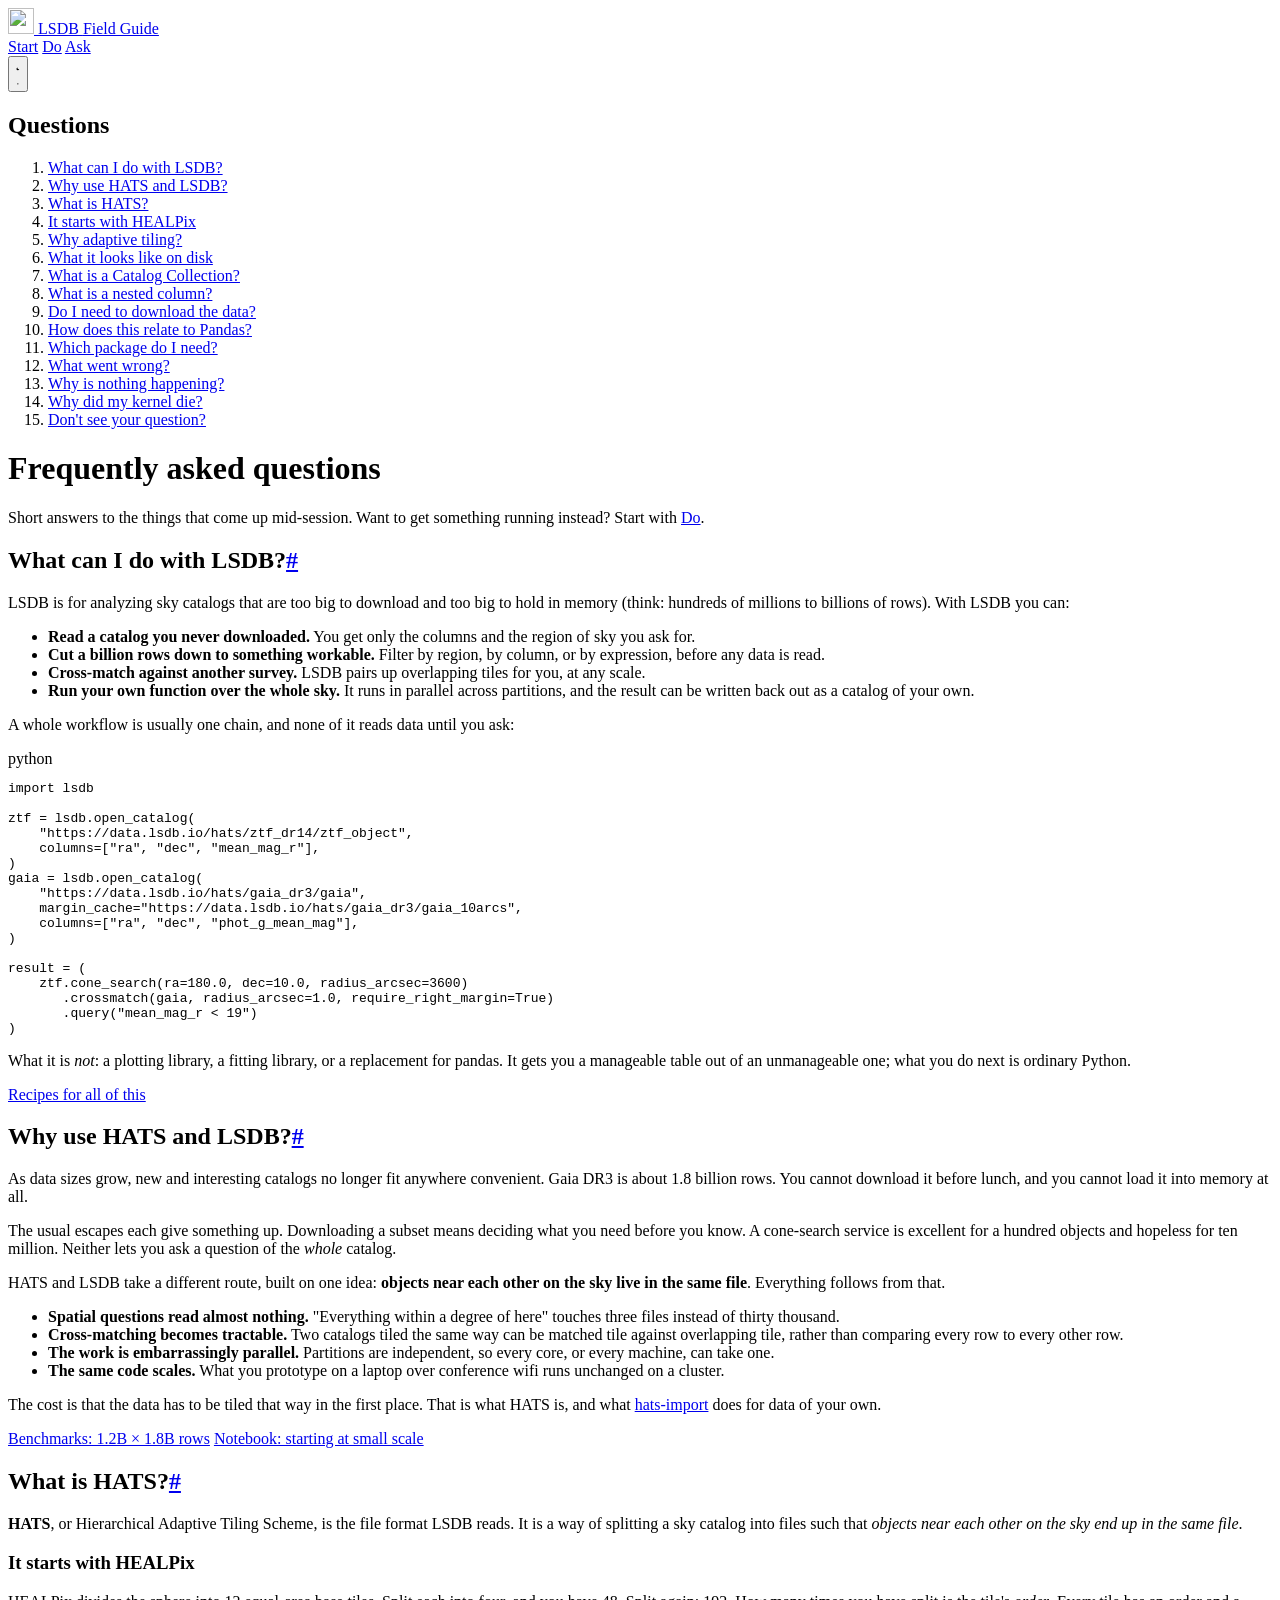
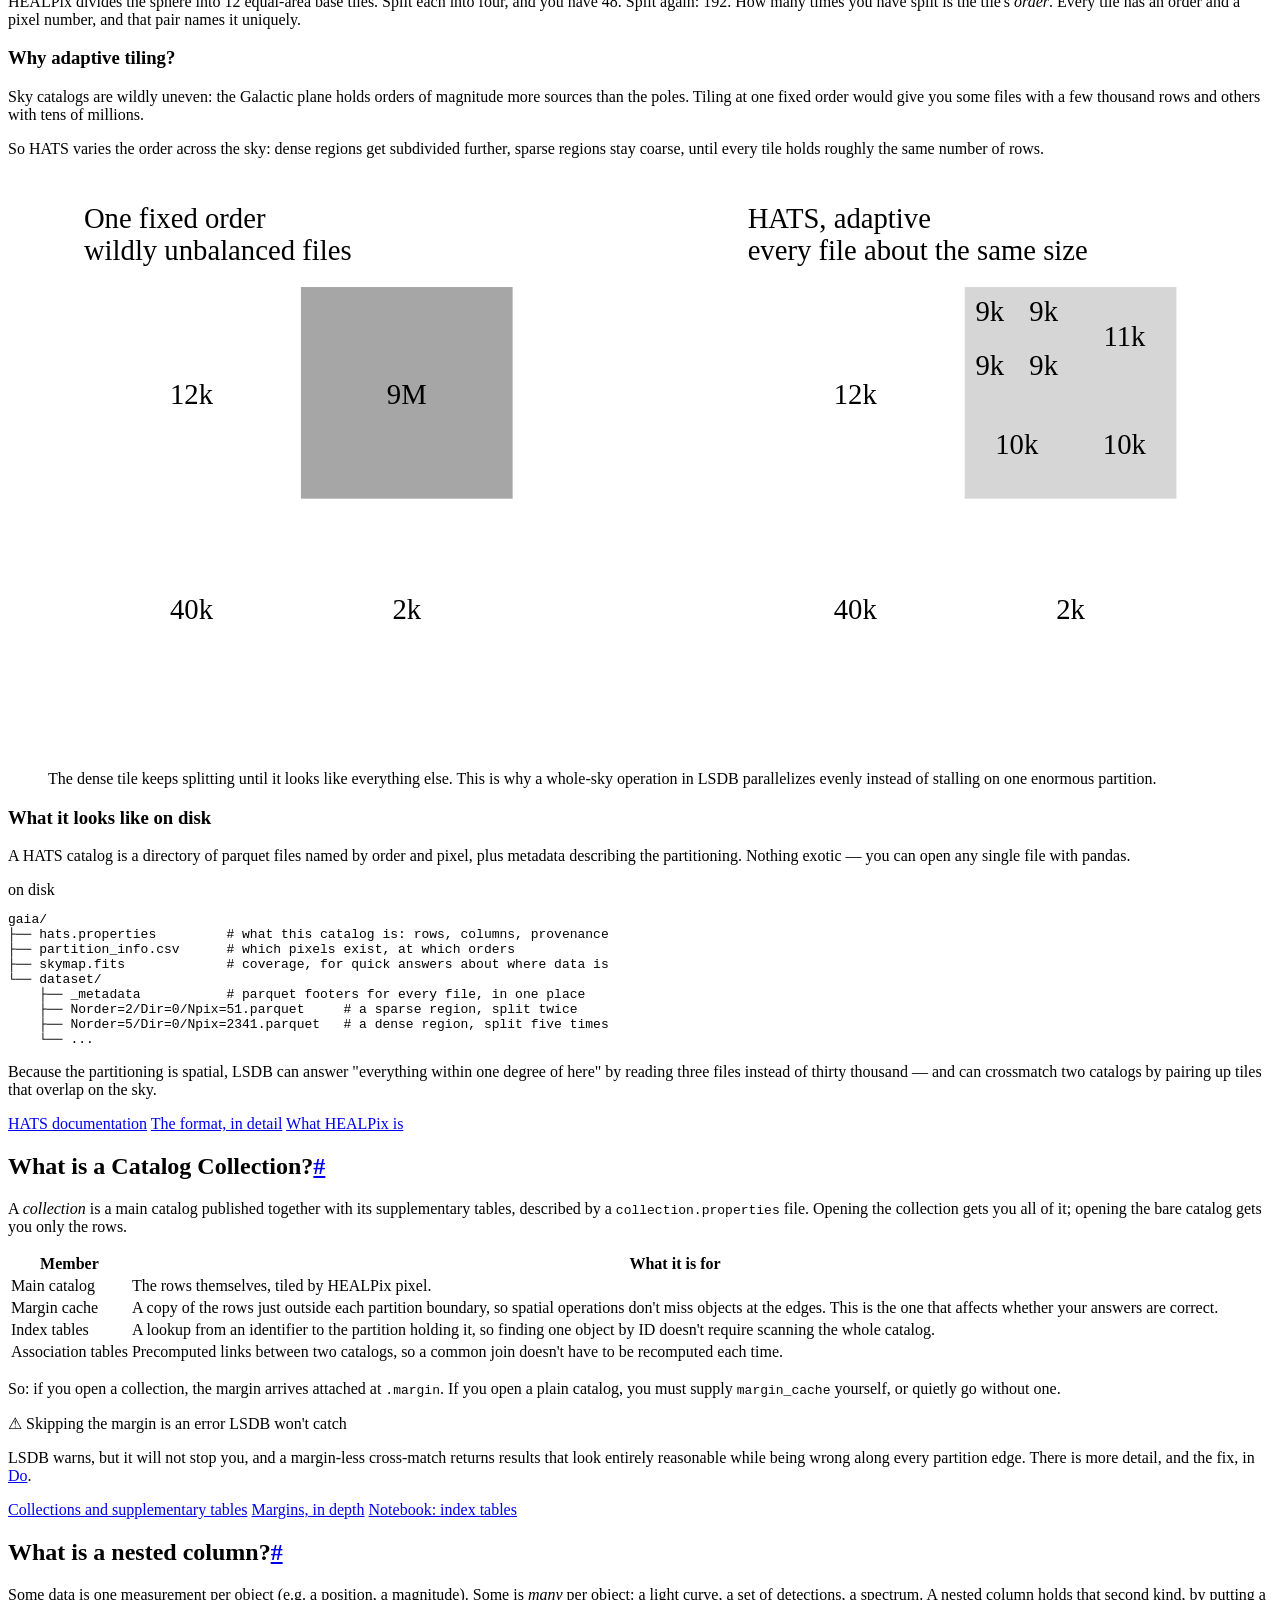
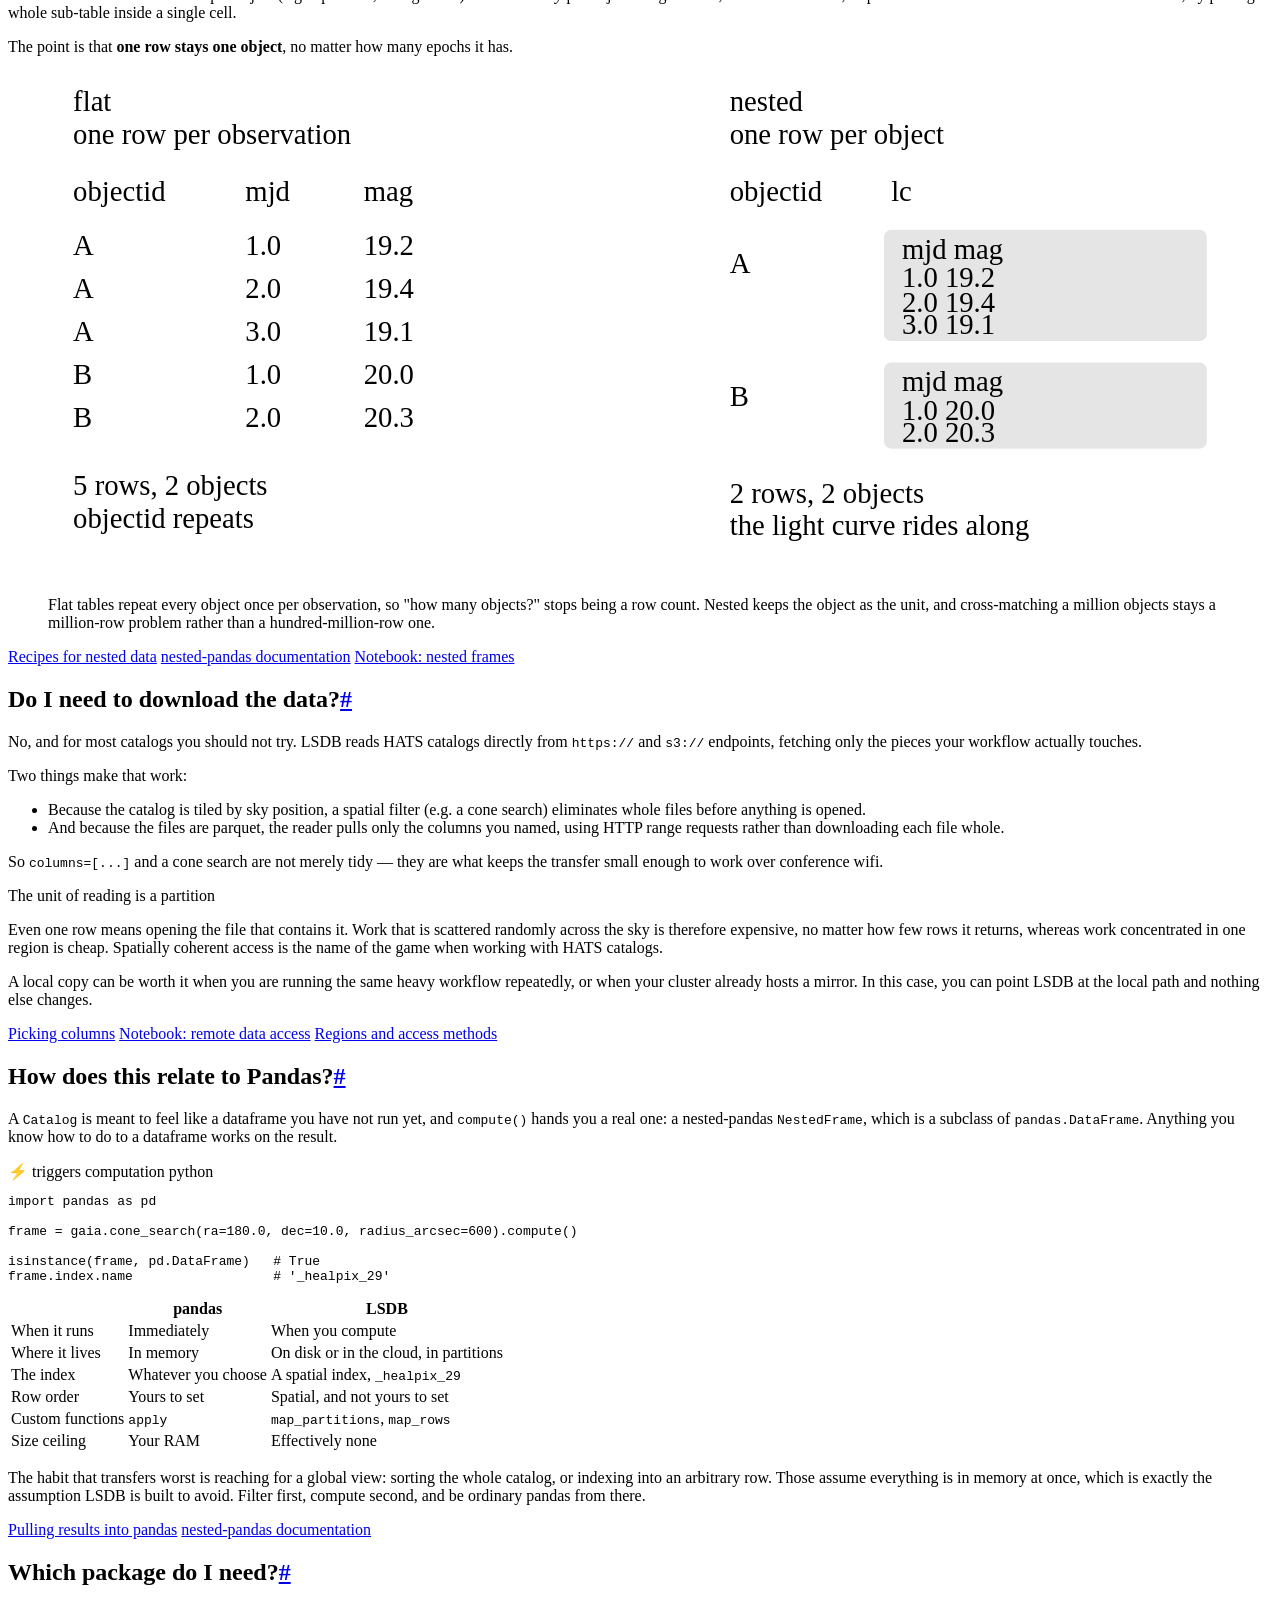
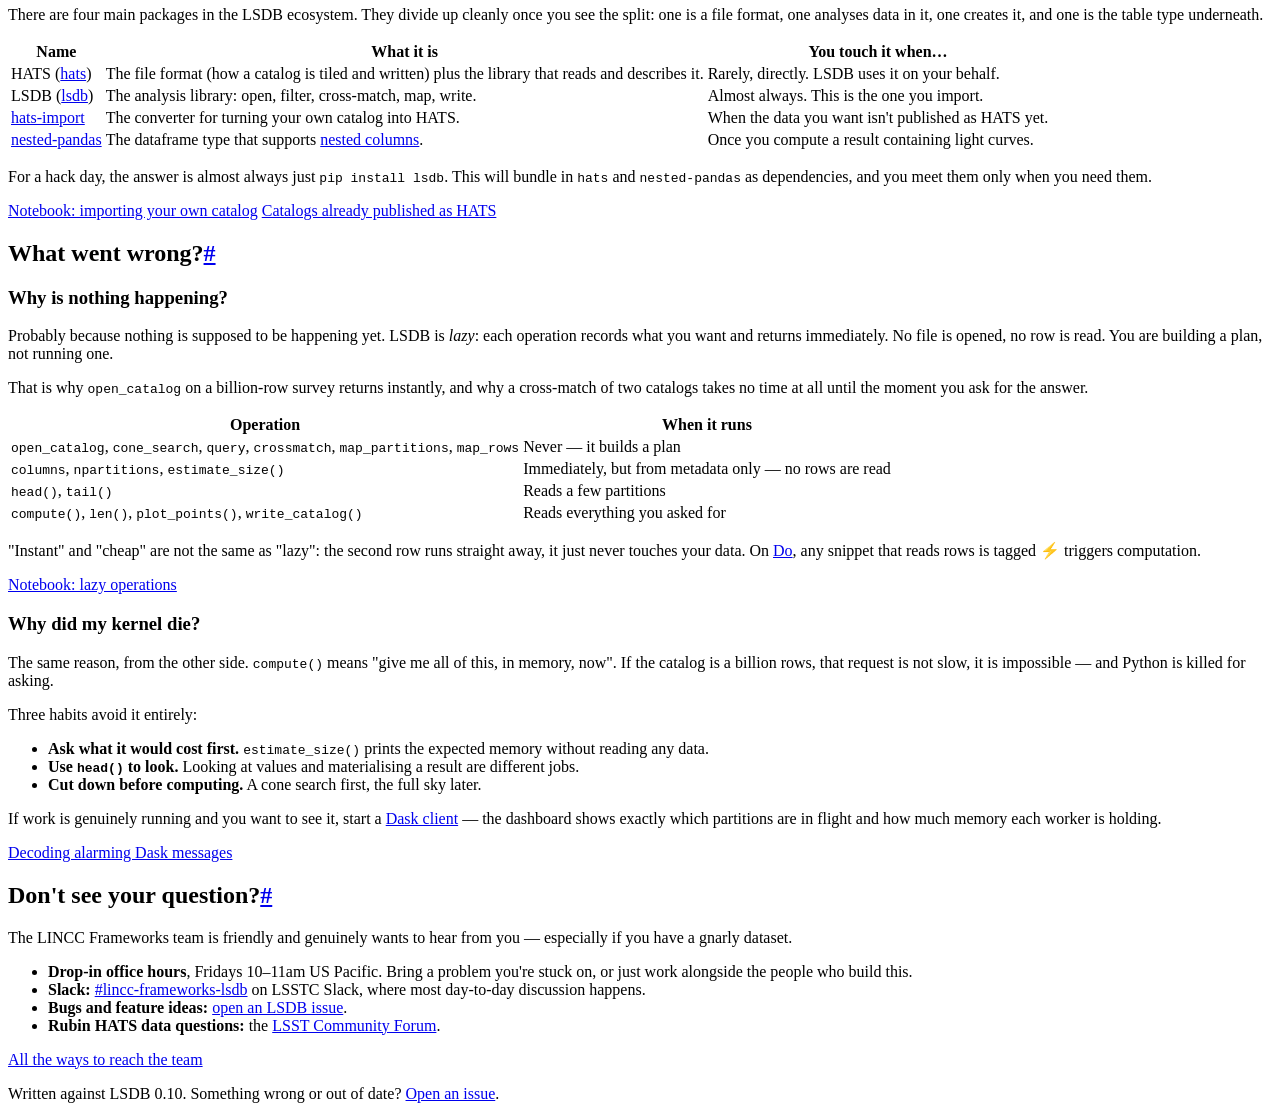
==== ask.html @ d34747a9 "Rename the small-scale notebook link; split the troubleshooting links The notebook is titled 'Small-" ====
<!doctype html>
<html lang="en">
<head>
<meta charset="utf-8">
<meta name="viewport" content="width=device-width, initial-scale=1">
<title>Ask — LSDB Field Guide</title>
<meta name="description" content="Short answers to the foundational questions people ask about HATS and LSDB.">
<link rel="icon" href="assets/img/favicon-32.png" sizes="32x32">
<link rel="apple-touch-icon" href="assets/img/apple-touch-icon.png">
<link rel="stylesheet" href="assets/style.css">
<script>
  // Applied before first paint so an explicit theme choice never flashes.
  try { var t = localStorage.getItem("theme"); if (t) document.documentElement.dataset.theme = t; } catch (e) {}
</script>
</head>
<body>

<header class="topbar">
  <a class="topbar__brand" href="index.html">
    <img src="assets/img/lsdb-logo.webp" alt="" width="26" height="26">
    LSDB <span>Field Guide</span>
  </a>
  <nav class="topbar__nav">
    <a href="index.html">Start</a>
    <a href="do.html">Do</a>
    <a href="ask.html" aria-current="page">Ask</a>
  </nav>
  <div class="topbar__actions">
    <button class="themetoggle" type="button" aria-label="Switch between light and dark" title="Switch between light and dark">
      <svg class="moon" viewBox="0 0 24 24" aria-hidden="true"><path d="M21 12.8A9 9 0 1 1 11.2 3a7 7 0 0 0 9.8 9.8z"/></svg>
      <svg class="sun" viewBox="0 0 24 24" aria-hidden="true"><circle cx="12" cy="12" r="4.2"/><path d="M12 2v2M12 20v2M2 12h2M20 12h2M4.9 4.9l1.4 1.4M17.7 17.7l1.4 1.4M19.1 4.9l-1.4 1.4M6.3 17.7l-1.4 1.4"/></svg>
    </button>
  </div>
</header>

<div class="shell">

  <nav class="sidebar" aria-label="On this page">
    <h2>Questions</h2>
    <ol>
      <li><a href="#what-can-i-do">What can I do with LSDB?</a></li>
      <li><a href="#why-hats">Why use HATS and LSDB?</a></li>
      <li><a href="#what-is-hats">What is HATS?</a></li>
      <li class="is-sub"><a href="#hats-healpix">It starts with HEALPix</a></li>
      <li class="is-sub"><a href="#hats-adaptive">Why adaptive tiling?</a></li>
      <li class="is-sub"><a href="#hats-on-disk">What it looks like on disk</a></li>
      <li><a href="#what-is-a-collection">What is a Catalog Collection?</a></li>
      <li><a href="#what-is-nested">What is a nested column?</a></li>
      <li><a href="#download">Do I need to download the data?</a></li>
      <li><a href="#pandas">How does this relate to Pandas?</a></li>
      <li><a href="#ecosystem">Which package do I need?</a></li>
      <li><a href="#what-went-wrong">What went wrong?</a></li>
      <li class="is-sub"><a href="#nothing-happening">Why is nothing happening?</a></li>
      <li class="is-sub"><a href="#nothing-kernel">Why did my kernel die?</a></li>
      <li><a href="#more-help">Don't see your question?</a></li>
    </ol>
  </nav>

  <main class="content">

    <div class="pagehead">
      <h1>Frequently asked questions</h1>
      <p>Short answers to the things that come up mid-session. Want to get something running
         instead? Start with <a href="do.html">Do</a>.</p>
    </div>

    <section class="section" id="what-can-i-do">
      <h2>What can I do with LSDB?<a class="anchor" href="#what-can-i-do">#</a></h2>

      <p>LSDB is for analyzing sky catalogs that are too big to download and too big to hold in
         memory (think: hundreds of millions to billions of rows). With LSDB you can:</p>

      <ul>
        <li><strong>Read a catalog you never downloaded.</strong> You get only the columns and the
            region of sky you ask for.</li>
        <li><strong>Cut a billion rows down to something workable.</strong> Filter by region, by
            column, or by expression, before any data is read.</li>
        <li><strong>Cross-match against another survey.</strong> LSDB pairs up overlapping tiles
            for you, at any scale.</li>
        <li><strong>Run your own function over the whole sky.</strong> It runs in parallel across
            partitions, and the result can be written back out as a catalog of your own.</li>
      </ul>

      <p>A whole workflow is usually one chain, and none of it reads data until you ask:</p>

      <div class="snippet" data-setup="none" data-verify="run">
        <div class="snippet__bar">
          <span class="snippet__label">python</span>
        </div>
        <pre><code>import lsdb

ztf = lsdb.open_catalog(
    "https://data.lsdb.io/hats/ztf_dr14/ztf_object",
    columns=["ra", "dec", "mean_mag_r"],
)
gaia = lsdb.open_catalog(
    "https://data.lsdb.io/hats/gaia_dr3/gaia",
    margin_cache="https://data.lsdb.io/hats/gaia_dr3/gaia_10arcs",
    columns=["ra", "dec", "phot_g_mean_mag"],
)

result = (
    ztf.cone_search(ra=180.0, dec=10.0, radius_arcsec=3600)
       .crossmatch(gaia, radius_arcsec=1.0, require_right_margin=True)
       .query("mean_mag_r &lt; 19")
)</code></pre>
      </div>

      <p>What it is <em>not</em>: a plotting library, a fitting library, or a replacement for
         pandas. It gets you a manageable table out of an unmanageable one; what you do next is
         ordinary Python.</p>

      <div class="links">
        <a href="do.html">Recipes for all of this</a>
      </div>
    </section>

    <section class="section" id="why-hats">
      <h2>Why use HATS and LSDB?<a class="anchor" href="#why-hats">#</a></h2>

      <p>As data sizes grow, new and interesting catalogs no longer fit anywhere convenient.
         Gaia DR3 is about 1.8 billion rows. You cannot download it before lunch, and you cannot
         load it into memory at all.</p>

      <p>The usual escapes each give something up. Downloading a subset means deciding what you
         need before you know. A cone-search service is excellent for a hundred objects and
         hopeless for ten million. Neither lets you ask a question of the <em>whole</em> catalog.</p>

      <p>HATS and LSDB take a different route, built on one idea:
         <strong>objects near each other on the sky live in the same file</strong>. Everything
         follows from that.</p>

      <ul>
        <li><strong>Spatial questions read almost nothing.</strong> "Everything within a degree of
            here" touches three files instead of thirty thousand.</li>
        <li><strong>Cross-matching becomes tractable.</strong> Two catalogs tiled the same way can
            be matched tile against overlapping tile, rather than comparing every row to every
            other row.</li>
        <li><strong>The work is embarrassingly parallel.</strong> Partitions are independent, so
            every core, or every machine, can take one.</li>
        <li><strong>The same code scales.</strong> What you prototype on a laptop over conference
            wifi runs unchanged on a cluster.</li>
      </ul>

      <p>The cost is that the data has to be tiled that way in the first place. That is what HATS
         is, and what <a href="#ecosystem">hats-import</a> does for data of your own.</p>

      <div class="links">
        <a href="https://docs.lsdb.io/en/stable/tutorials/performance.html">Benchmarks: 1.2B &times; 1.8B rows</a>
        <a class="link--nb" href="https://docs.lsdb.io/en/stable/tutorials/small_scale.html">Notebook: starting at small scale</a>
      </div>
    </section>

    <section class="section" id="what-is-hats">
      <h2>What is HATS?<a class="anchor" href="#what-is-hats">#</a></h2>

      <p><strong>HATS</strong>, or Hierarchical Adaptive Tiling Scheme, is the file format
         LSDB reads. It is a way of splitting a sky catalog into files such that
         <em>objects near each other on the sky end up in the same file</em>.</p>

      <h3 id="hats-healpix">It starts with HEALPix</h3>
      <p>HEALPix divides the sphere into 12 equal-area base tiles. Split each into four, and you
         have 48. Split again: 192. How many times you have split is the tile's <em>order</em>.
         Every tile has an order and a pixel number, and that pair names it uniquely.</p>


      <h3 id="hats-adaptive">Why adaptive tiling?</h3>
      <p>Sky catalogs are wildly uneven: the Galactic plane holds orders of magnitude more
         sources than the poles. Tiling at one fixed order would give you some files with a few
         thousand rows and others with tens of millions.</p>
      <p>So HATS varies the order across the sky: dense regions get subdivided further, sparse
         regions stay coarse, until every tile holds roughly the same number of rows.</p>

      <figure class="figure">
        <svg viewBox="0 0 660 330" role="img" aria-labelledby="hats-fig-title">
          <title id="hats-fig-title">One fixed order gives unbalanced tiles; HATS subdivides dense regions until every tile holds a similar number of rows.</title>

          <text x="20" y="30" style="fill: var(--muted); font: 600 13px var(--sans)">One fixed order</text>
          <text x="20" y="48" style="fill: var(--muted); font: 12px var(--sans)">wildly unbalanced files</text>

          <g style="stroke: var(--border); fill: none; stroke-width: 1.5">
            <rect x="20" y="62" width="240" height="240" style="stroke: var(--muted)"/>
            <line x1="140" y1="62" x2="140" y2="302"/>
            <line x1="20" y1="182" x2="260" y2="182"/>
          </g>
          <rect x="141" y="63" width="118" height="118" style="fill: var(--warn-bd); opacity: 0.35"/>
          <g style="fill: var(--text); font: 12px var(--mono); text-anchor: middle">
            <text x="80" y="128">12k</text>
            <text x="200" y="128">9M</text>
            <text x="80" y="248">40k</text>
            <text x="200" y="248">2k</text>
          </g>

          <g style="stroke: var(--muted); fill: none; stroke-width: 1.5">
            <line x1="290" y1="182" x2="360" y2="182"/>
            <path d="M352 175 L360 182 L352 189"/>
          </g>

          <text x="390" y="30" style="fill: var(--muted); font: 600 13px var(--sans)">HATS, adaptive</text>
          <text x="390" y="48" style="fill: var(--muted); font: 12px var(--sans)">every file about the same size</text>

          <g style="stroke: var(--border); fill: none; stroke-width: 1.5">
            <rect x="390" y="62" width="240" height="240" style="stroke: var(--muted)"/>
            <line x1="510" y1="62" x2="510" y2="302"/>
            <line x1="390" y1="182" x2="630" y2="182"/>
            <line x1="570" y1="62" x2="570" y2="182"/>
            <line x1="510" y1="122" x2="630" y2="122"/>
            <line x1="540" y1="62" x2="540" y2="122"/>
            <line x1="510" y1="92" x2="570" y2="92"/>
          </g>
          <g style="fill: var(--accent); opacity: 0.16">
            <rect x="511" y="63" width="118" height="118"/>
          </g>
          <g style="fill: var(--text); font: 12px var(--mono); text-anchor: middle">
            <text x="450" y="128">12k</text>
            <text x="450" y="248">40k</text>
            <text x="570" y="248">2k</text>
          </g>
          <g style="fill: var(--muted); font: 9px var(--mono); text-anchor: middle">
            <text x="525" y="82">9k</text>
            <text x="555" y="82">9k</text>
            <text x="525" y="112">9k</text>
            <text x="555" y="112">9k</text>
            <text x="600" y="96">11k</text>
            <text x="540" y="156">10k</text>
            <text x="600" y="156">10k</text>
          </g>
        </svg>
        <figcaption>The dense tile keeps splitting until it looks like everything else. This is why
          a whole-sky operation in LSDB parallelizes evenly instead of stalling on one enormous
          partition.</figcaption>
      </figure>


      <h3 id="hats-on-disk">What it looks like on disk</h3>
      <p>A HATS catalog is a directory of parquet files named by order and pixel, plus metadata
         describing the partitioning. Nothing exotic &mdash; you can open any single file with
         pandas.</p>

      <div class="snippet" data-setup="none" data-verify="skip" data-skip-reason="illustrative directory listing">
        <div class="snippet__bar"><span class="snippet__label">on disk</span></div>
        <pre><code>gaia/
├── hats.properties         # what this catalog is: rows, columns, provenance
├── partition_info.csv      # which pixels exist, at which orders
├── skymap.fits             # coverage, for quick answers about where data is
└── dataset/
    ├── _metadata           # parquet footers for every file, in one place
    ├── Norder=2/Dir=0/Npix=51.parquet     # a sparse region, split twice
    ├── Norder=5/Dir=0/Npix=2341.parquet   # a dense region, split five times
    └── ...</code></pre>
      </div>

      <p>Because the partitioning is spatial, LSDB can answer "everything within one degree of
         here" by reading three files instead of thirty thousand &mdash; and can crossmatch two
         catalogs by pairing up tiles that overlap on the sky.</p>

      <div class="links">
        <a href="https://hats.readthedocs.io/en/stable/">HATS documentation</a>
        <a href="https://docs.lsdb.io/en/stable/data-access/hats.html">The format, in detail</a>
        <a href="https://healpix.sourceforge.io/">What HEALPix is</a>
      </div>


    </section>

    <section class="section" id="what-is-a-collection">
      <h2>What is a Catalog Collection?<a class="anchor" href="#what-is-a-collection">#</a></h2>

      <p>A <em>collection</em> is a main catalog published together with its supplementary tables,
         described by a <code>collection.properties</code> file. Opening the collection gets you
         all of it; opening the bare catalog gets you only the rows.</p>

      <div class="tablewrap">
        <table>
          <thead><tr><th>Member</th><th>What it is for</th></tr></thead>
          <tbody>
            <tr><td>Main catalog</td><td>The rows themselves, tiled by HEALPix pixel.</td></tr>
            <tr><td>Margin cache</td><td>A copy of the rows just outside each partition boundary, so
                spatial operations don't miss objects at the edges. This is the one that affects
                whether your answers are correct.</td></tr>
            <tr><td>Index tables</td><td>A lookup from an identifier to the partition holding it, so
                finding one object by ID doesn't require scanning the whole catalog.</td></tr>
            <tr><td>Association tables</td><td>Precomputed links between two catalogs, so a common
                join doesn't have to be recomputed each time.</td></tr>
          </tbody>
        </table>
      </div>

      <p>So: if you open a collection, the margin arrives attached at <code>.margin</code>. If you 
        open a plain catalog, you must supply <code>margin_cache</code> yourself, or quietly go without 
        one.</p>

      <div class="callout callout--warn">
        <span class="callout__title">&#9888; Skipping the margin is an error LSDB won't catch</span>
        <p>LSDB warns, but it will not stop you, and a margin-less cross-match returns results that
           look entirely reasonable while being wrong along every partition edge. There is more detail, and the fix, in
           <a href="do.html#crossmatch-margins">Do</a>.</p>
      </div>

      <div class="links">
        <a href="https://docs.lsdb.io/en/stable/data-access/hats.html">Collections and supplementary tables</a>
        <a href="https://docs.lsdb.io/en/stable/tutorials/margins.html">Margins, in depth</a>
        <a class="link--nb" href="https://docs.lsdb.io/en/stable/tutorials/pre_executed/index_table.html">Notebook: index tables</a>
      </div>
    </section>

    <section class="section" id="what-is-nested">
      <h2>What is a nested column?<a class="anchor" href="#what-is-nested">#</a></h2>

      <p>Some data is one measurement per object (e.g. a position, a magnitude). Some is
         <em>many</em> per object: a light curve, a set of detections, a spectrum. A nested column
         holds that second kind, by putting a whole sub-table inside a single cell.</p>

      <p>The point is that <strong>one row stays one object</strong>, no matter how many epochs it
         has.</p>

      <figure class="figure">
        <svg viewBox="0 0 660 290" role="img" aria-labelledby="nested-fig">
          <title id="nested-fig">Flat tables repeat the object once per observation; a nested column keeps one row per object with its observations held inside.</title>

          <text x="14" y="22" style="fill: var(--muted); font: 600 13px var(--sans)">flat</text>
          <text x="14" y="40" style="fill: var(--muted); font: 12px var(--sans)">one row per observation</text>
          <g style="fill: var(--muted); font: 11px var(--mono)">
            <text x="14" y="72">objectid</text><text x="110" y="72">mjd</text><text x="176" y="72">mag</text>
          </g>
          <line x1="14" y1="80" x2="240" y2="80" style="stroke: var(--border)"/>
          <g style="fill: var(--text); font: 12px var(--mono)">
            <text x="14" y="102">A</text><text x="110" y="102">1.0</text><text x="176" y="102">19.2</text>
            <text x="14" y="126">A</text><text x="110" y="126">2.0</text><text x="176" y="126">19.4</text>
            <text x="14" y="150">A</text><text x="110" y="150">3.0</text><text x="176" y="150">19.1</text>
            <text x="14" y="174">B</text><text x="110" y="174">1.0</text><text x="176" y="174">20.0</text>
            <text x="14" y="198">B</text><text x="110" y="198">2.0</text><text x="176" y="198">20.3</text>
          </g>
          <text x="14" y="236" style="fill: var(--muted); font: 12px var(--sans)">5 rows, 2 objects</text>
          <text x="14" y="254" style="fill: var(--muted); font: 12px var(--sans)">objectid repeats</text>

          <g style="stroke: var(--muted); fill: none; stroke-width: 1.5">
            <line x1="280" y1="140" x2="340" y2="140"/>
            <path d="M332 133 L340 140 L332 147"/>
          </g>

          <text x="380" y="22" style="fill: var(--muted); font: 600 13px var(--sans)">nested</text>
          <text x="380" y="40" style="fill: var(--muted); font: 12px var(--sans)">one row per object</text>
          <g style="fill: var(--muted); font: 11px var(--mono)">
            <text x="380" y="72">objectid</text><text x="470" y="72">lc</text>
          </g>
          <line x1="380" y1="80" x2="646" y2="80" style="stroke: var(--border)"/>

          <text x="380" y="112" style="fill: var(--text); font: 12px var(--mono)">A</text>
          <rect x="466" y="88" width="180" height="62" rx="4" style="fill: var(--accent); opacity: 0.1"/>
          <g style="fill: var(--muted); font: 10px var(--mono)">
            <text x="476" y="104">mjd   mag</text>
            <text x="476" y="120">1.0   19.2</text>
            <text x="476" y="134">2.0   19.4</text>
            <text x="476" y="146">3.0   19.1</text>
          </g>

          <text x="380" y="186" style="fill: var(--text); font: 12px var(--mono)">B</text>
          <rect x="466" y="162" width="180" height="48" rx="4" style="fill: var(--accent); opacity: 0.1"/>
          <g style="fill: var(--muted); font: 10px var(--mono)">
            <text x="476" y="178">mjd   mag</text>
            <text x="476" y="194">1.0   20.0</text>
            <text x="476" y="206">2.0   20.3</text>
          </g>

          <text x="380" y="240" style="fill: var(--muted); font: 12px var(--sans)">2 rows, 2 objects</text>
          <text x="380" y="258" style="fill: var(--muted); font: 12px var(--sans)">the light curve rides along</text>
        </svg>
        <figcaption>Flat tables repeat every object once per observation, so "how many objects?"
          stops being a row count. Nested keeps the object as the unit, and cross-matching a
          million objects stays a million-row problem rather than a hundred-million-row one.</figcaption>
      </figure>


      <div class="links">
        <a href="do.html#nested">Recipes for nested data</a>
        <a href="https://nested-pandas.readthedocs.io/en/stable/">nested-pandas documentation</a>
        <a class="link--nb" href="https://docs.lsdb.io/en/stable/tutorials/pre_executed/nestedframe.html">Notebook: nested frames</a>
      </div>
    </section>

    <section class="section" id="download">
      <h2>Do I need to download the data?<a class="anchor" href="#download">#</a></h2>

      <p>No, and for most catalogs you should not try. LSDB reads HATS catalogs directly
         from <code>https://</code> and <code>s3://</code> endpoints, fetching only the pieces your
         workflow actually touches.</p>

      <p>Two things make that work:
         <ul>
           <li>Because the catalog is tiled by sky position, a spatial filter
             (e.g. a cone search) eliminates whole files before anything is opened.</li>
           <li>And because the files 
             are parquet, the reader pulls only the columns you named, using HTTP range requests rather 
             than downloading each file whole.</li>
         </ul>
       </p>

      <p>So <code>columns=[...]</code> and a cone search are not merely tidy &mdash; they are what
         keeps the transfer small enough to work over conference wifi.</p>

      <div class="callout">
        <span class="callout__title">The unit of reading is a partition</span>
        <p>Even one row means opening the file that contains it. Work that is scattered randomly
           across the sky is therefore expensive, no matter how few rows it returns, whereas work
           concentrated in one region is cheap. Spatially coherent access is the name of the game
           when working with HATS catalogs.</p>
      </div>

      <p>A local copy can be worth it when you are running the same heavy workflow repeatedly, or when
         your cluster already hosts a mirror. In this case, you can point LSDB at the local path and
         nothing else changes.</p>

      <div class="links">
        <a href="do.html#load-columns">Picking columns</a>
        <a class="link--nb" href="https://docs.lsdb.io/en/stable/data-access/remote_data.html">Notebook: remote data access</a>
        <a href="https://docs.lsdb.io/en/stable/data-access/datalsdb.html">Regions and access methods</a>
      </div>
    </section>

    <section class="section" id="pandas">
      <h2>How does this relate to Pandas?<a class="anchor" href="#pandas">#</a></h2>

      <p>A <code>Catalog</code> is meant to feel like a dataframe you
         have not run yet, and <code>compute()</code> hands you a real one: a nested-pandas
         <code>NestedFrame</code>, which is a subclass of <code>pandas.DataFrame</code>. Anything
         you know how to do to a dataframe works on the result.</p>

      <div class="snippet" data-setup="gaia-loaded" data-verify="run">
        <div class="snippet__bar">
          <span class="badge badge--hot">&#9889; triggers computation</span>
          <span class="snippet__label">python</span>
        </div>
        <pre><code>import pandas as pd

frame = gaia.cone_search(ra=180.0, dec=10.0, radius_arcsec=600).compute()

isinstance(frame, pd.DataFrame)   # True
frame.index.name                  # '_healpix_29'</code></pre>
      </div>

      <div class="tablewrap">
        <table>
          <thead><tr><th>&nbsp;</th><th>pandas</th><th>LSDB</th></tr></thead>
          <tbody>
            <tr><td>When it runs</td><td>Immediately</td><td>When you compute</td></tr>
            <tr><td>Where it lives</td><td>In memory</td><td>On disk or in the cloud, in partitions</td></tr>
            <tr><td>The index</td><td>Whatever you choose</td><td>A spatial index, <code>_healpix_29</code></td></tr>
            <tr><td>Row order</td><td>Yours to set</td><td>Spatial, and not yours to set</td></tr>
            <tr><td>Custom functions</td><td><code>apply</code></td><td><code>map_partitions</code>, <code>map_rows</code></td></tr>
            <tr><td>Size ceiling</td><td>Your RAM</td><td>Effectively none</td></tr>
          </tbody>
        </table>
      </div>

      <p>The habit that transfers worst is reaching for a global view: sorting the whole
         catalog, or indexing into an arbitrary row. Those assume everything is in memory at once,
         which is exactly the assumption LSDB is built to avoid. Filter first, compute second, and
         be ordinary pandas from there.</p>

      <div class="links">
        <a href="do.html#save-compute">Pulling results into pandas</a>
        <a href="https://nested-pandas.readthedocs.io/en/stable/">nested-pandas documentation</a>
      </div>
    </section>

    <section class="section" id="ecosystem">
      <h2>Which package do I need?<a class="anchor" href="#ecosystem">#</a></h2>

      <p>There are four main packages in the LSDB ecosystem. They divide up cleanly once you see the
         split: one is a file format, one analyses data in it, one creates it, and one is the
         table type underneath.</p>

      <div class="tablewrap">
        <table>
          <thead><tr><th>Name</th><th>What it is</th><th>You touch it when&hellip;</th></tr></thead>
          <tbody>
            <tr>
              <td>HATS (<a href="https://hats.readthedocs.io/en/stable/">hats</a>)</td>
              <td>The file format (how a catalog is tiled and written) plus the
                  library that reads and describes it.</td>
              <td>Rarely, directly. LSDB uses it on your behalf.</td>
            </tr>
            <tr>
              <td>LSDB (<a href="https://docs.lsdb.io">lsdb</a>)</td>
              <td>The analysis library: open, filter, cross-match, map, write.</td>
              <td>Almost always. This is the one you import.</td>
            </tr>
            <tr>
              <td><a href="https://hats-import.readthedocs.io/en/stable/">hats-import</a></td>
              <td>The converter for turning your own catalog into HATS.</td>
              <td>When the data you want isn't published as HATS yet.</td>
            </tr>
            <tr>
              <td><a href="https://nested-pandas.readthedocs.io/en/stable/">nested-pandas</a></td>
              <td>The dataframe type that supports <a href="#what-is-nested">nested columns</a>.</td>
              <td>Once you compute a result containing light curves.</td>
            </tr>
          </tbody>
        </table>
      </div>

      <p>For a hack day, the answer is almost always just <code>pip install lsdb</code>. This will bundle 
        in <code>hats</code> and <code>nested-pandas</code> as dependencies, and you meet them only when you need them.</p>

      <div class="links">
        <a class="link--nb" href="https://docs.lsdb.io/en/stable/tutorials/import_catalogs.html">Notebook: importing your own catalog</a>
        <a href="https://data.lsdb.io/">Catalogs already published as HATS</a>
      </div>
    </section>

    <section class="section" id="what-went-wrong">
      <h2>What went wrong?<a class="anchor" href="#what-went-wrong">#</a></h2>

      <h3 id="nothing-happening">Why is nothing happening?</h3>

      <p>Probably because nothing is supposed to be happening yet. LSDB is <em>lazy</em>: each operation
         records what you want and returns immediately. No file is opened, no row is read. You are
         building a plan, not running one.</p>

      <p>That is why <code>open_catalog</code> on a billion-row survey returns instantly, and why
         a cross-match of two catalogs takes no time at all until the moment you ask for the
         answer.</p>

      <div class="tablewrap">
        <table>
          <thead><tr><th>Operation</th><th>When it runs</th></tr></thead>
          <tbody>
            <tr><td><code>open_catalog</code>, <code>cone_search</code>, <code>query</code>,
                    <code>crossmatch</code>, <code>map_partitions</code>, <code>map_rows</code></td>
                <td>Never &mdash; it builds a plan</td></tr>
            <tr><td><code>columns</code>, <code>npartitions</code>, <code>estimate_size()</code></td>
                <td>Immediately, but from metadata only &mdash; no rows are read</td></tr>
            <tr><td><code>head()</code>, <code>tail()</code></td>
                <td>Reads a few partitions</td></tr>
            <tr><td><code>compute()</code>, <code>len()</code>, <code>plot_points()</code>,
                    <code>write_catalog()</code></td>
                <td>Reads everything you asked for</td></tr>
          </tbody>
        </table>
      </div>

      <p>"Instant" and "cheap" are not the same as "lazy": the second row runs straight away, it
         just never touches your data. On <a href="do.html">Do</a>, any snippet that reads rows is
         tagged <span class="badge badge--hot">&#9889; triggers computation</span>.</p>

      <div class="links">
        <a class="link--nb" href="https://docs.lsdb.io/en/stable/tutorials/lazy_operations.html">Notebook: lazy operations</a>
      </div>

      <h3 id="nothing-kernel">Why did my kernel die?</h3>
      <p>The same reason, from the other side. <code>compute()</code> means "give me all of this,
         in memory, now". If the catalog is a billion rows, that request is not slow, it is
         impossible &mdash; and Python is killed for asking.</p>

      <p>Three habits avoid it entirely:</p>
      <ul>
        <li><strong>Ask what it would cost first.</strong> <code>estimate_size()</code> prints the
            expected memory without reading any data.</li>
        <li><strong>Use <code>head()</code> to look.</strong> Looking at values and materialising
            a result are different jobs.</li>
        <li><strong>Cut down before computing.</strong> A cone search first, the full sky later.</li>
      </ul>

      <p>If work is genuinely running and you want to see it, start a
         <a href="do.html#faster-dask">Dask client</a> &mdash; the dashboard shows exactly which
         partitions are in flight and how much memory each worker is holding.</p>

      <div class="links">
        <a href="https://docs.lsdb.io/en/stable/tutorials/dask-messages-guide.html">Decoding alarming Dask messages</a>
      </div>
    </section>

    <section class="section" id="more-help">
      <h2>Don't see your question?<a class="anchor" href="#more-help">#</a></h2>
      <p>The LINCC Frameworks team is friendly and genuinely wants to hear from you &mdash;
         especially if you have a gnarly dataset.</p>
      <ul>
        <li><strong>Drop-in office hours</strong>, Fridays 10&ndash;11am US Pacific. Bring a problem
            you're stuck on, or just work alongside the people who build this.</li>
        <li><strong>Slack:</strong> <a href="https://lsstc.slack.com/archives/C04610PQW9F">#lincc-frameworks-lsdb</a>
            on LSSTC Slack, where most day-to-day discussion happens.</li>
        <li><strong>Bugs and feature ideas:</strong>
            <a href="https://github.com/astronomy-commons/lsdb/issues/new">open an LSDB issue</a>.</li>
        <li><strong>Rubin HATS data questions:</strong> the
            <a href="https://community.lsst.org/c/support/data/34">LSST Community Forum</a>.</li>
      </ul>
      <div class="links">
        <a href="https://docs.lsdb.io/en/stable/contact.html">All the ways to reach the team</a>
      </div>
    </section>

    <footer class="footer">
      <p>Written against LSDB 0.10. Something wrong or out of date?
         <a href="https://github.com/olivialynn/lsdb-field-guide/issues">Open an issue</a>.</p>
    </footer>

  </main>
</div>

<script src="assets/site.js"></script>
</body>
</html>
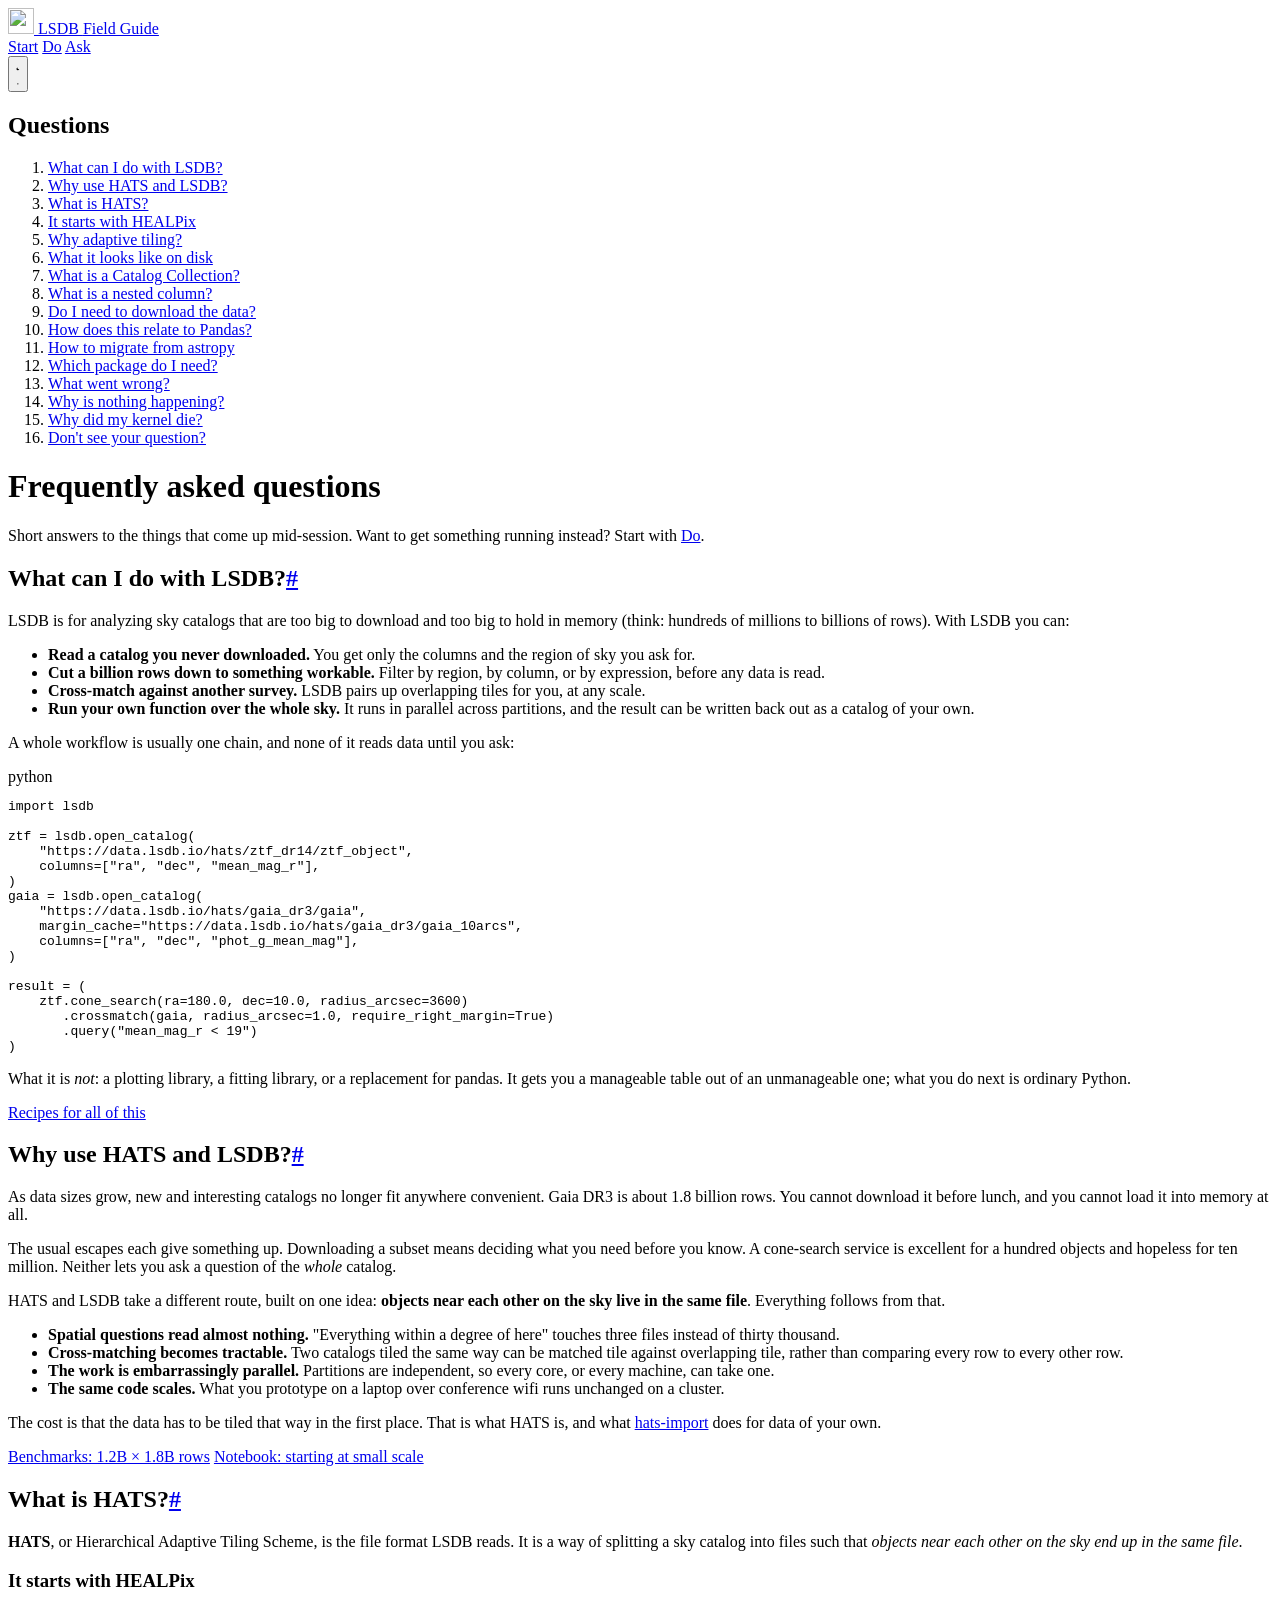
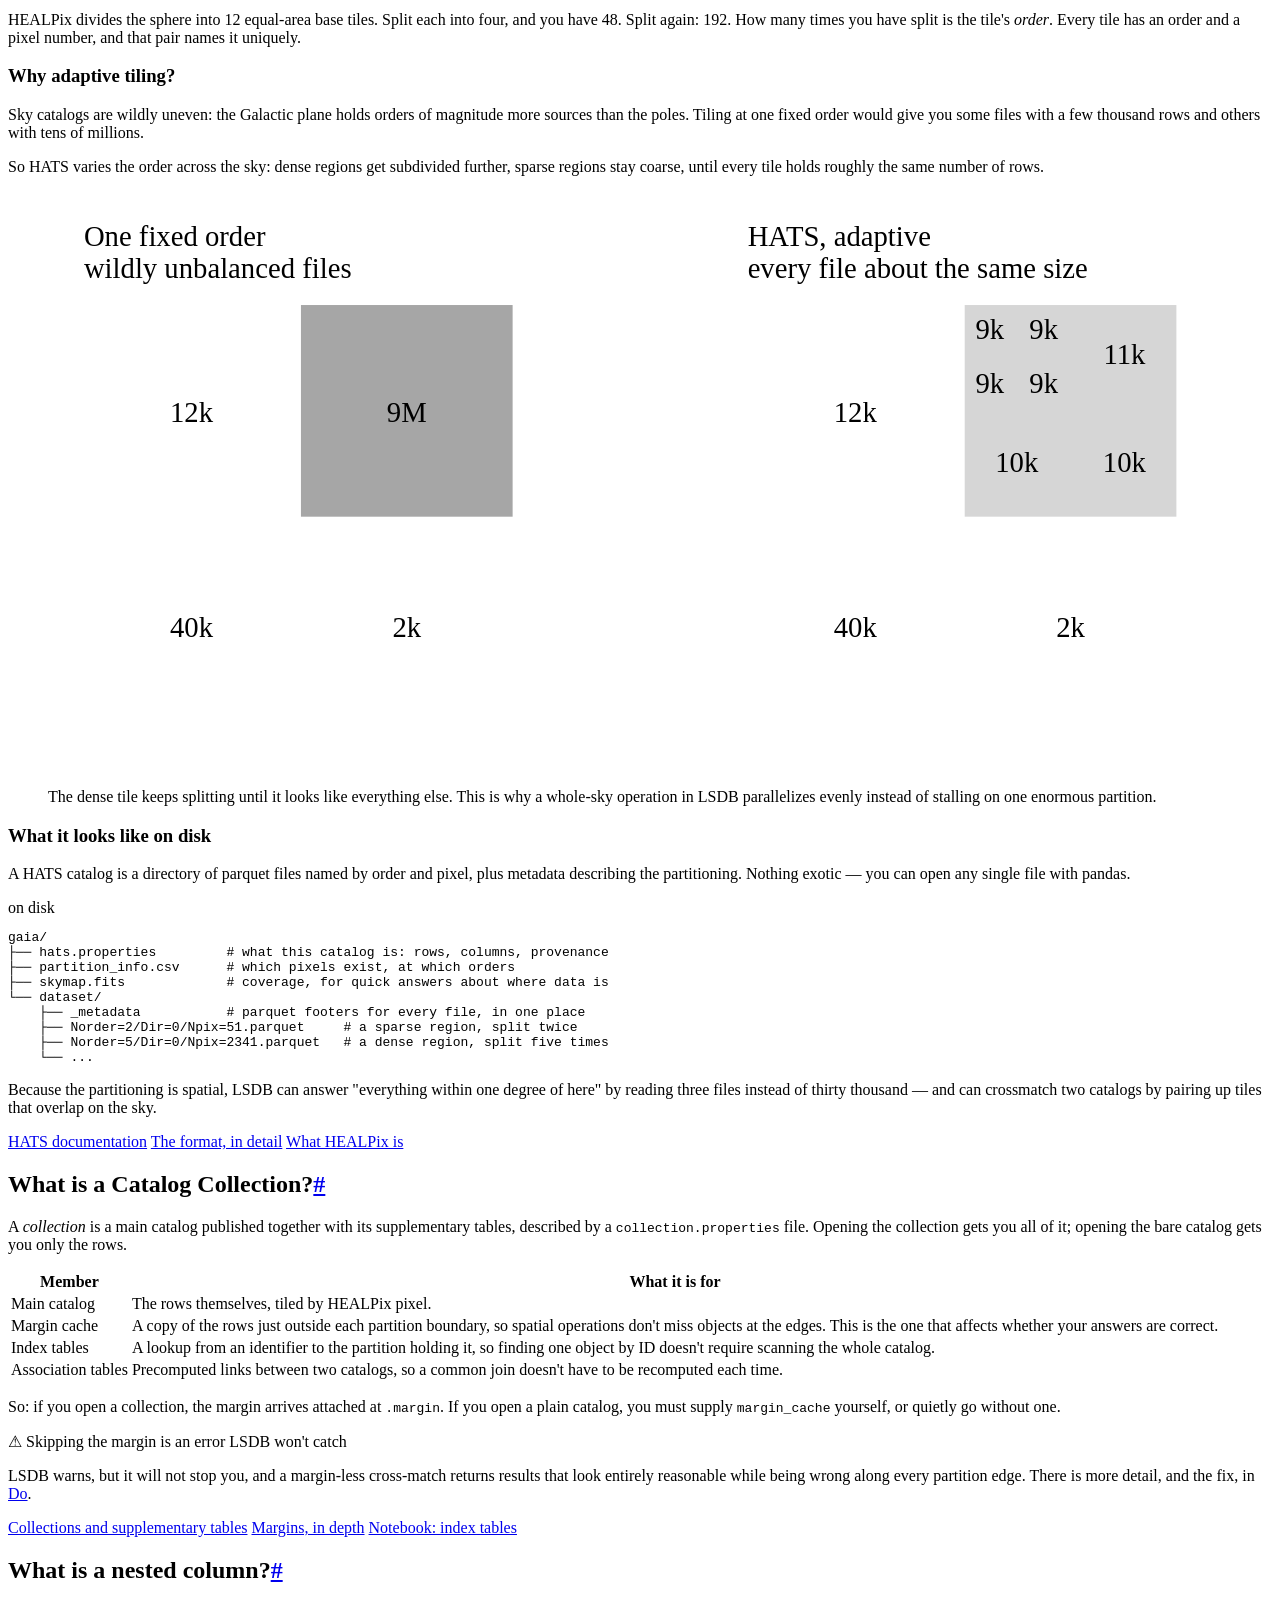
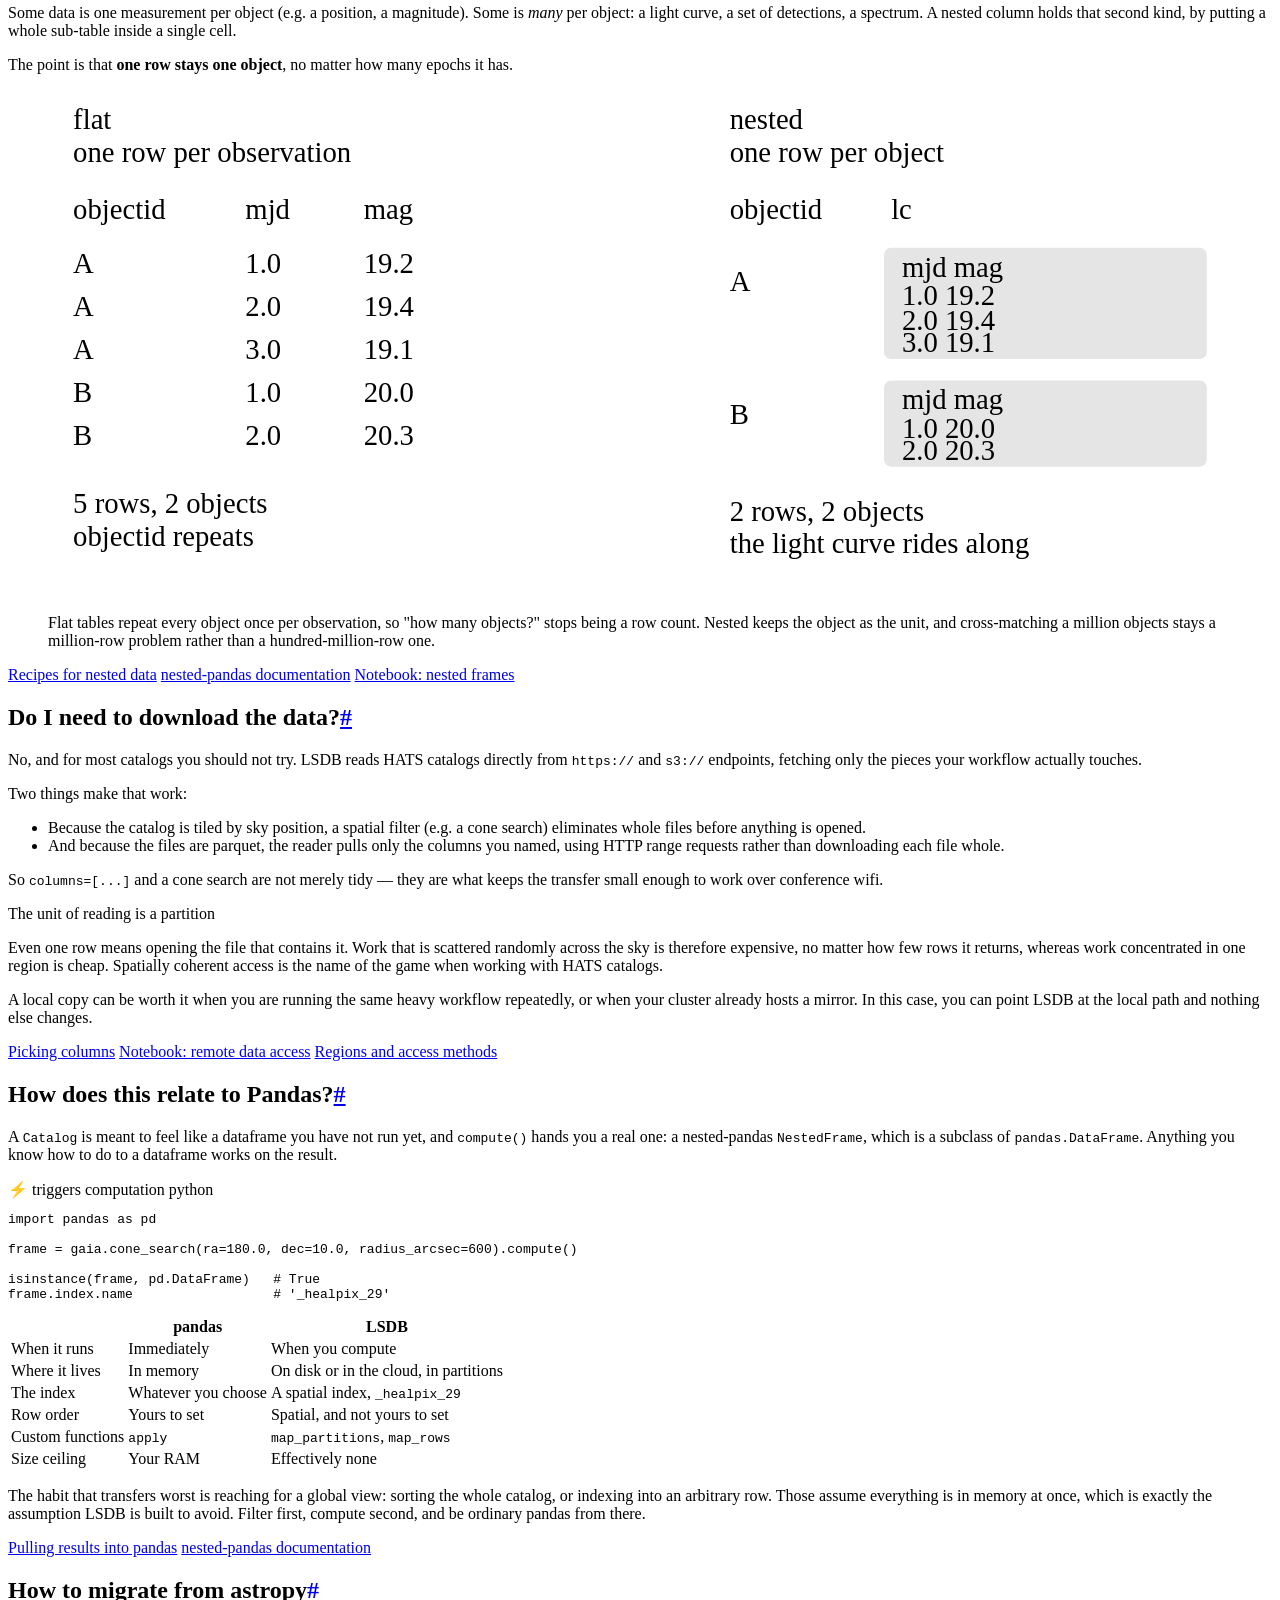
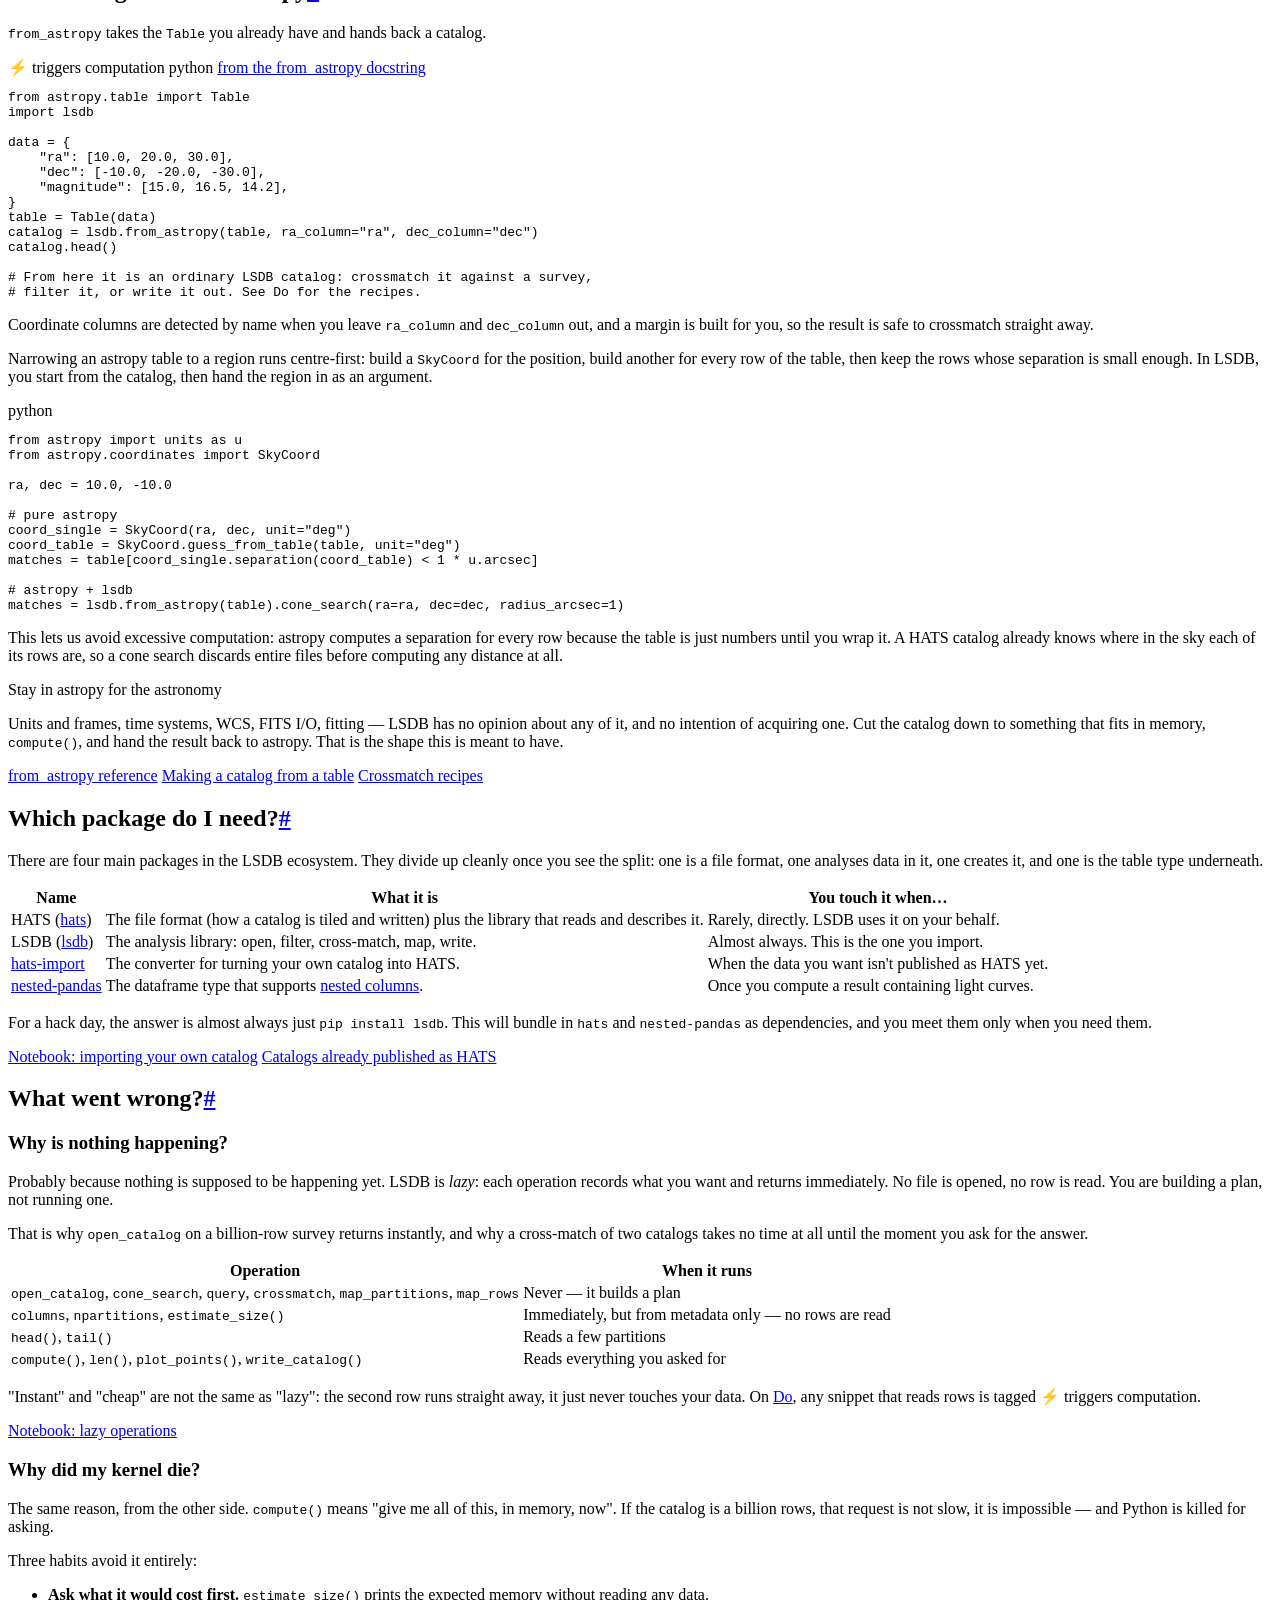
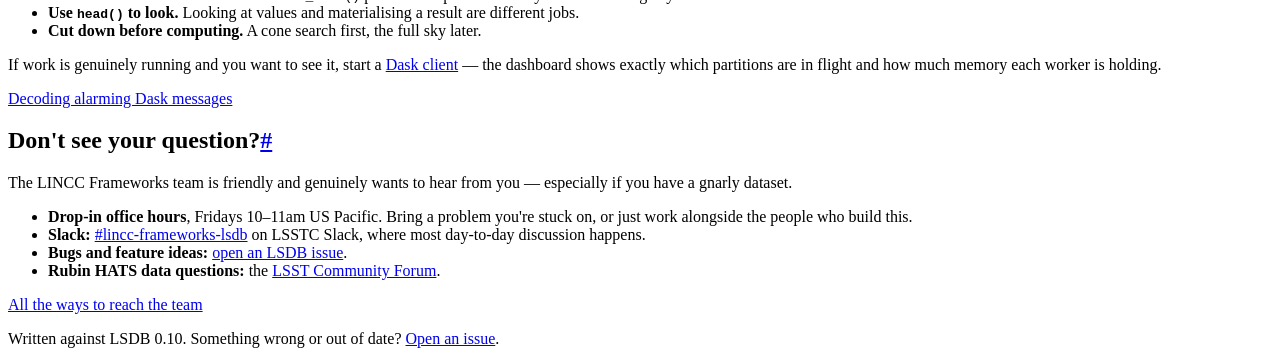
==== commit 76a29948: "Add the astropy migration section to Ask Frames the move as a flip: narrowing an astropy table runs " ====
--- a/ask.html
+++ b/ask.html
@@ -3,7 +3,7 @@
 <head>
 <meta charset="utf-8">
 <meta name="viewport" content="width=device-width, initial-scale=1">
-<title>Ask — LSDB Field Guide</title>
+<title>Ask • LSDB Field Guide</title>
 <meta name="description" content="Short answers to the foundational questions people ask about HATS and LSDB.">
 <link rel="icon" href="assets/img/favicon-32.png" sizes="32x32">
 <link rel="apple-touch-icon" href="assets/img/apple-touch-icon.png">
@@ -48,6 +48,7 @@
       <li><a href="#what-is-nested">What is a nested column?</a></li>
       <li><a href="#download">Do I need to download the data?</a></li>
       <li><a href="#pandas">How does this relate to Pandas?</a></li>
+      <li><a href="#astropy">How to migrate from astropy</a></li>
       <li><a href="#ecosystem">Which package do I need?</a></li>
       <li><a href="#what-went-wrong">What went wrong?</a></li>
       <li class="is-sub"><a href="#nothing-happening">Why is nothing happening?</a></li>
@@ -461,6 +462,80 @@
       <div class="links">
         <a href="do.html#save-compute">Pulling results into pandas</a>
         <a href="https://nested-pandas.readthedocs.io/en/stable/">nested-pandas documentation</a>
+      </div>
+    </section>
+
+    <section class="section" id="astropy">
+      <h2>How to migrate from astropy<a class="anchor" href="#astropy">#</a></h2>
+
+      <p><code>from_astropy</code> takes the <code>Table</code> you already have and hands back a catalog.</p>
+
+      <div class="snippet" data-setup="none" data-verify="run">
+        <div class="snippet__bar">
+          <span class="badge badge--hot">&#9889; triggers computation</span>
+          <span class="snippet__label">python</span>
+          <a class="snippet__src" href="https://docs.lsdb.io/en/stable/reference/api/lsdb.from_astropy.html">from the from_astropy docstring</a>
+        </div>
+        <pre><code>from astropy.table import Table
+import lsdb
+
+data = {
+    "ra": [10.0, 20.0, 30.0],
+    "dec": [-10.0, -20.0, -30.0],
+    "magnitude": [15.0, 16.5, 14.2],
+}
+table = Table(data)
+catalog = lsdb.from_astropy(table, ra_column="ra", dec_column="dec")
+catalog.head()
+
+# From here it is an ordinary LSDB catalog: crossmatch it against a survey,
+# filter it, or write it out. See Do for the recipes.</code></pre>
+      </div>
+
+      <p>Coordinate columns are detected by name when you leave <code>ra_column</code> and
+         <code>dec_column</code> out, and a margin is built for you, so the result is safe to
+         crossmatch straight away.</p>
+
+      <p>Narrowing an astropy table to a region runs centre-first: build a <code>SkyCoord</code>
+         for the position, build another for every row of the table, then keep the rows whose
+         separation is small enough. In LSDB, you start from the catalog, then hand the region in
+         as an argument.</p>
+
+      <div class="snippet" data-setup="astropy-table" data-verify="run">
+        <div class="snippet__bar">
+          <span class="snippet__label">python</span>
+        </div>
+        <pre><code>from astropy import units as u
+from astropy.coordinates import SkyCoord
+
+ra, dec = 10.0, -10.0
+
+# pure astropy
+coord_single = SkyCoord(ra, dec, unit="deg")
+coord_table = SkyCoord.guess_from_table(table, unit="deg")
+matches = table[coord_single.separation(coord_table) &lt; 1 * u.arcsec]
+
+# astropy + lsdb
+matches = lsdb.from_astropy(table).cone_search(ra=ra, dec=dec, radius_arcsec=1)</code></pre>
+      </div>
+
+      <p>This lets us avoid excessive computation: astropy computes a separation for every row
+         because the table is just numbers until you wrap it. A HATS catalog already knows where in
+         the sky each of its rows are, so a cone search discards entire files before computing any
+         distance at all.</p>
+
+      <div class="callout">
+        <span class="callout__title">Stay in astropy for the astronomy</span>
+        <p>Units and frames, time systems, WCS, FITS I/O, fitting &mdash; LSDB has no opinion about
+           any of it, and no intention of acquiring one. Cut the catalog down to something that
+           fits in memory, <code>compute()</code>, and hand the result back to astropy. That is the
+           shape this is meant to have.</p>
+      </div>
+
+      <div class="links">
+        <a href="https://docs.lsdb.io/en/stable/reference/api/lsdb.from_astropy.html">from_astropy reference</a>
+        <a href="do.html#load-from-dataframe">Making a catalog from a table</a>
+        <a href="do.html#crossmatch">Crossmatch recipes</a>
       </div>
     </section>
 
@@ -592,7 +667,7 @@
 
     <footer class="footer">
       <p>Written against LSDB 0.10. Something wrong or out of date?
-         <a href="https://github.com/olivialynn/lsdb-field-guide/issues">Open an issue</a>.</p>
+         <a href="https://github.com/astronomy-commons/lsdb-field-guide/issues">Open an issue</a>.</p>
     </footer>
 
   </main>
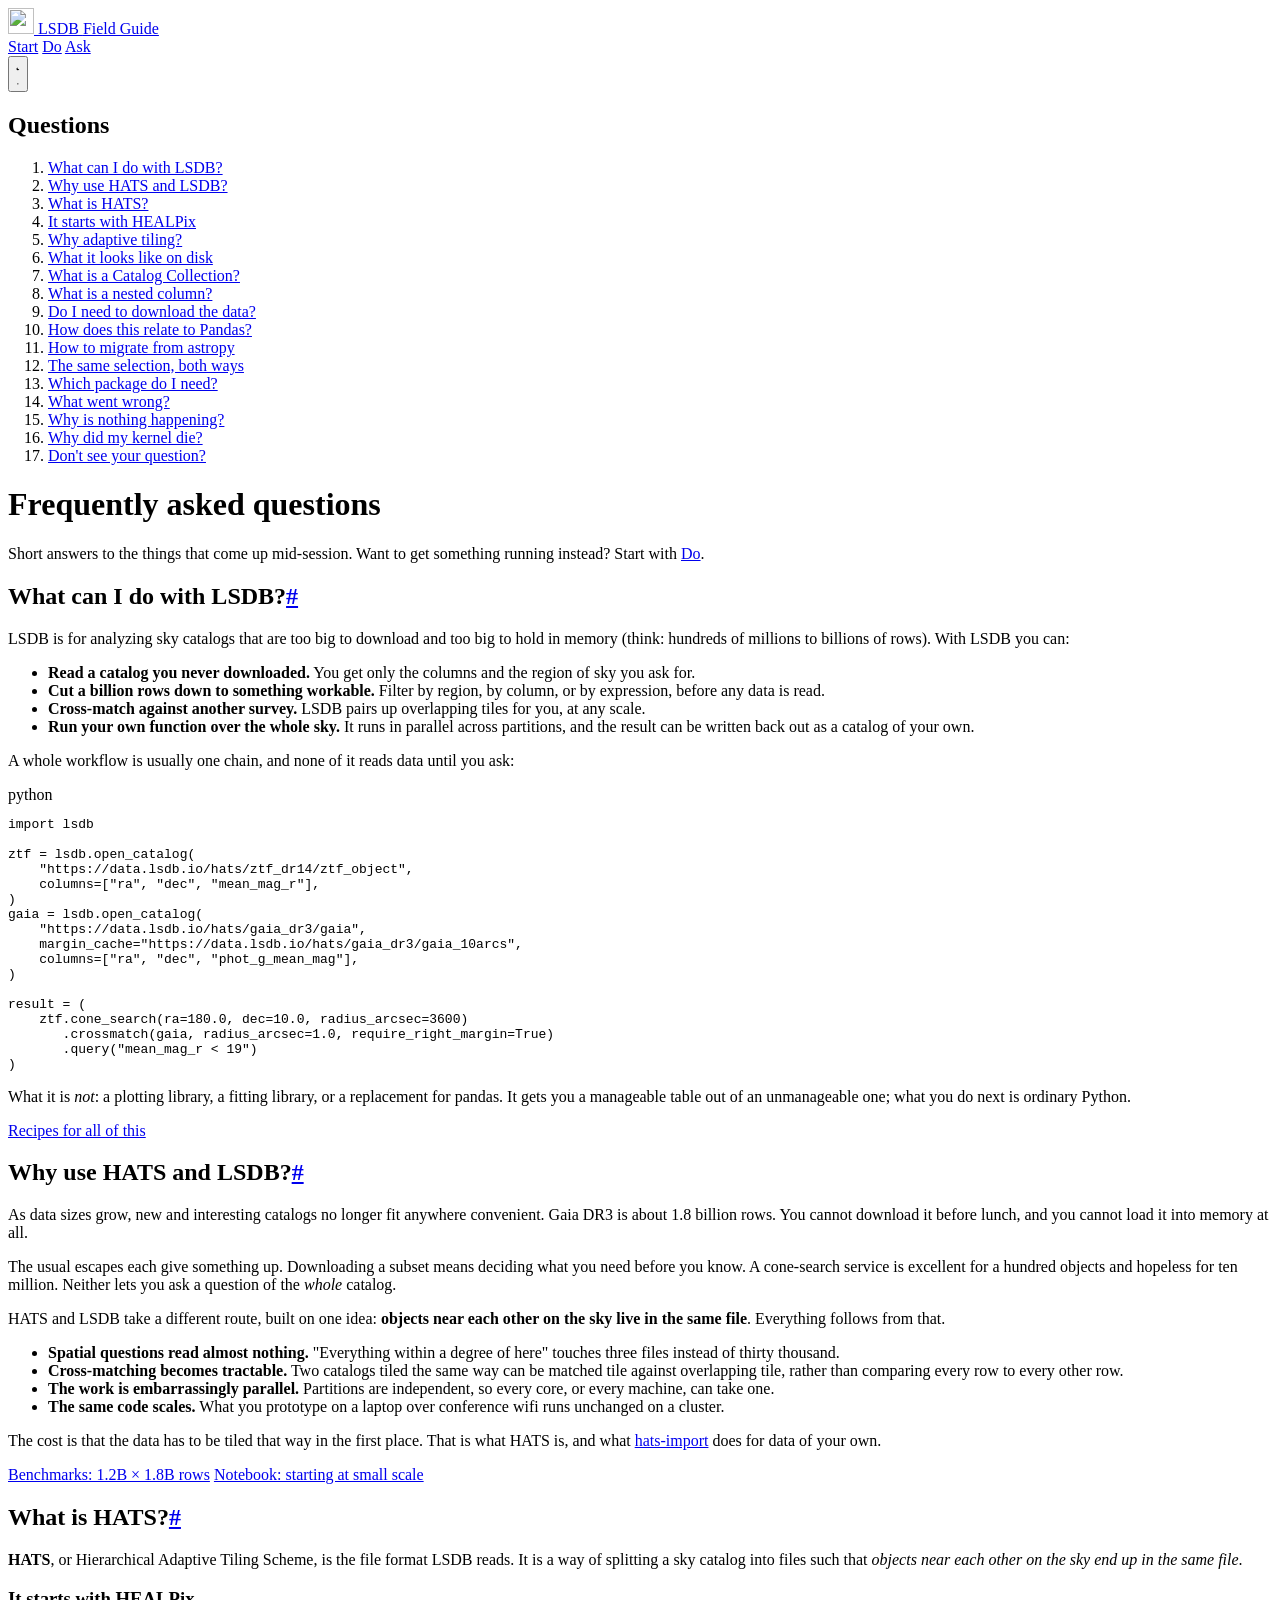
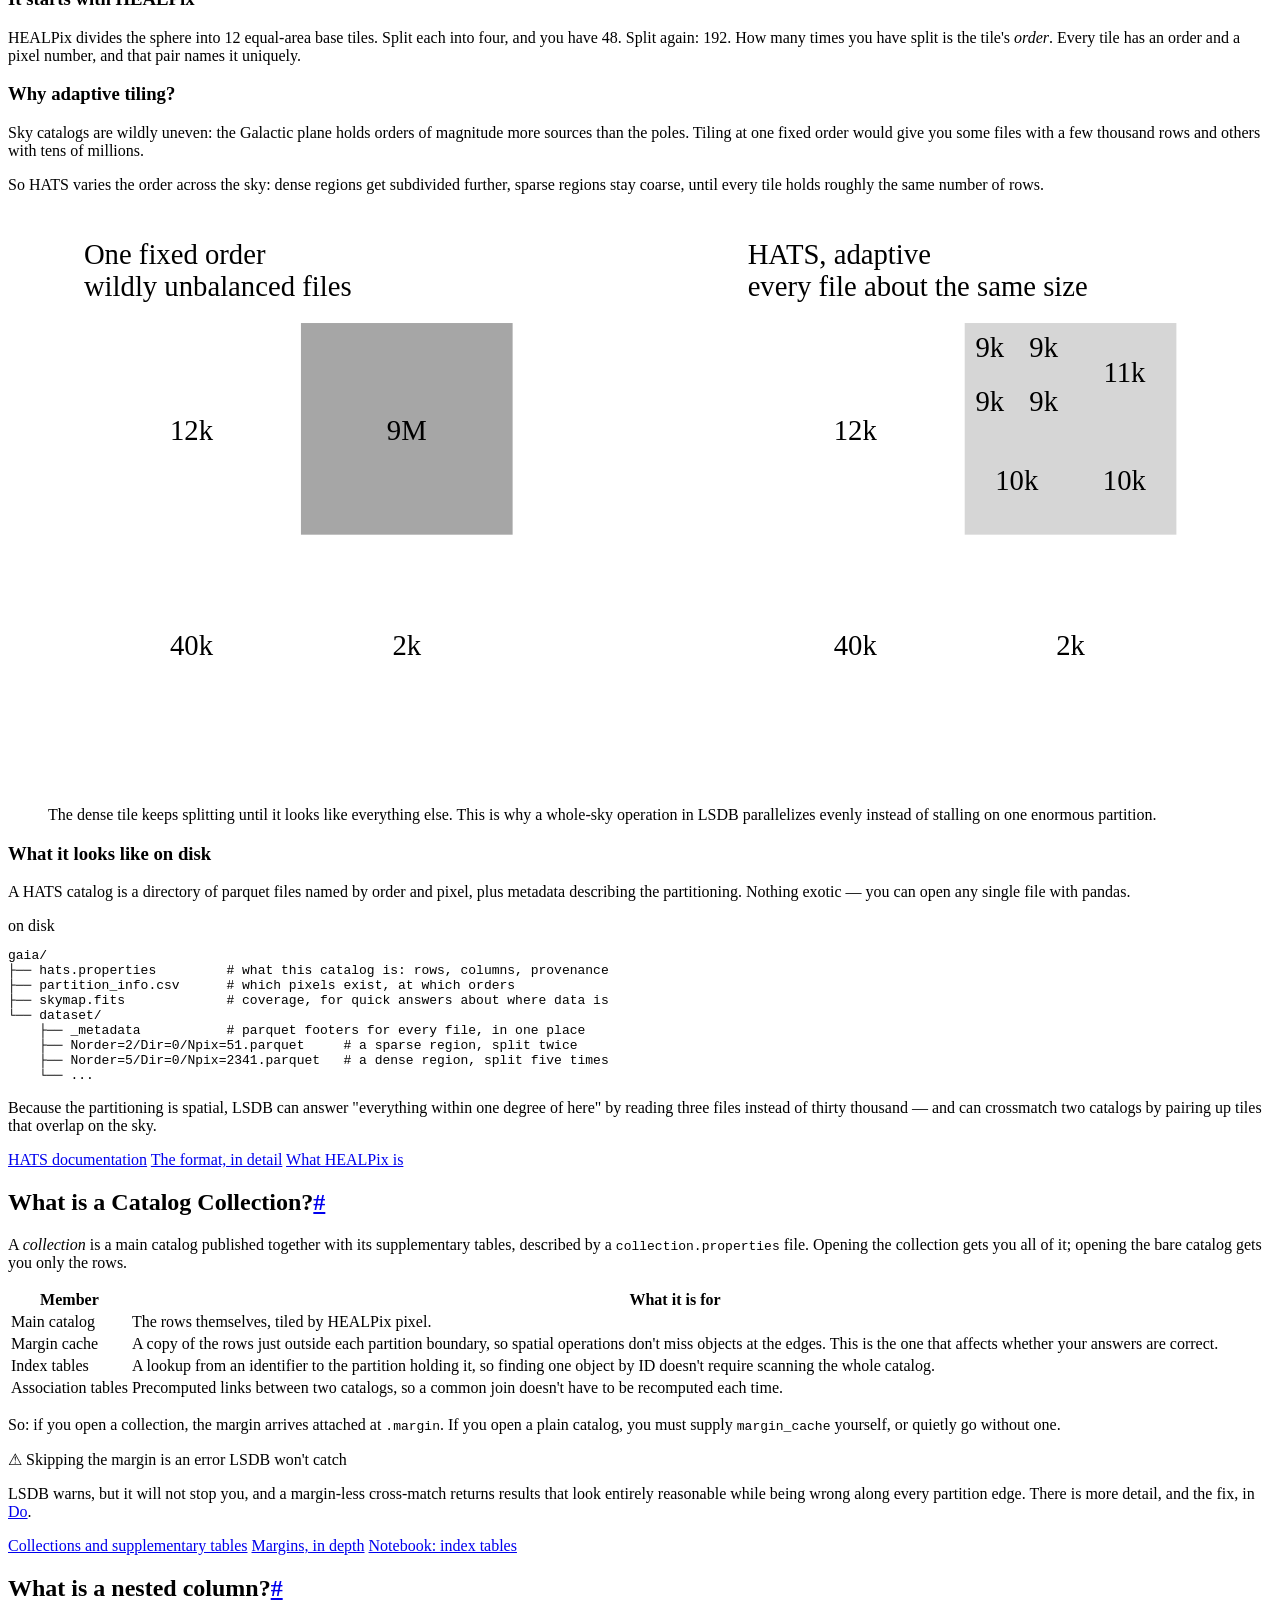
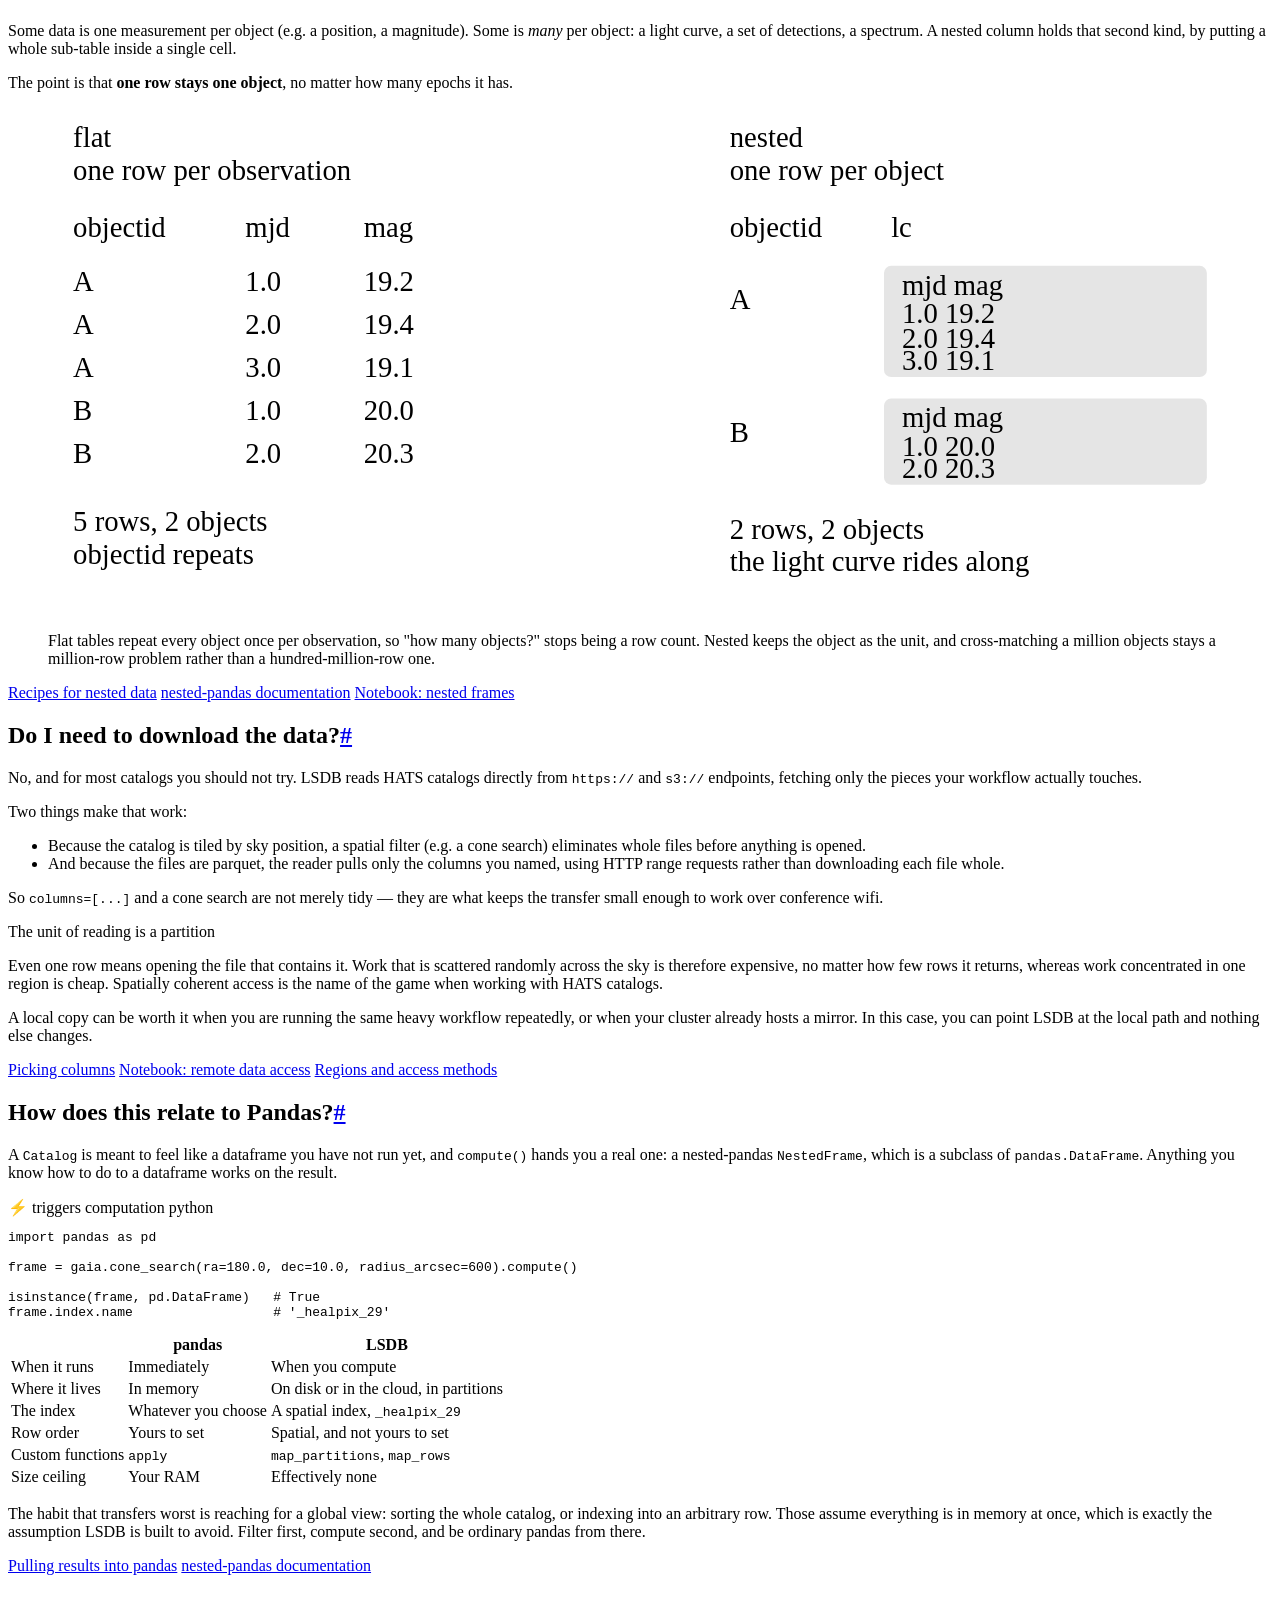
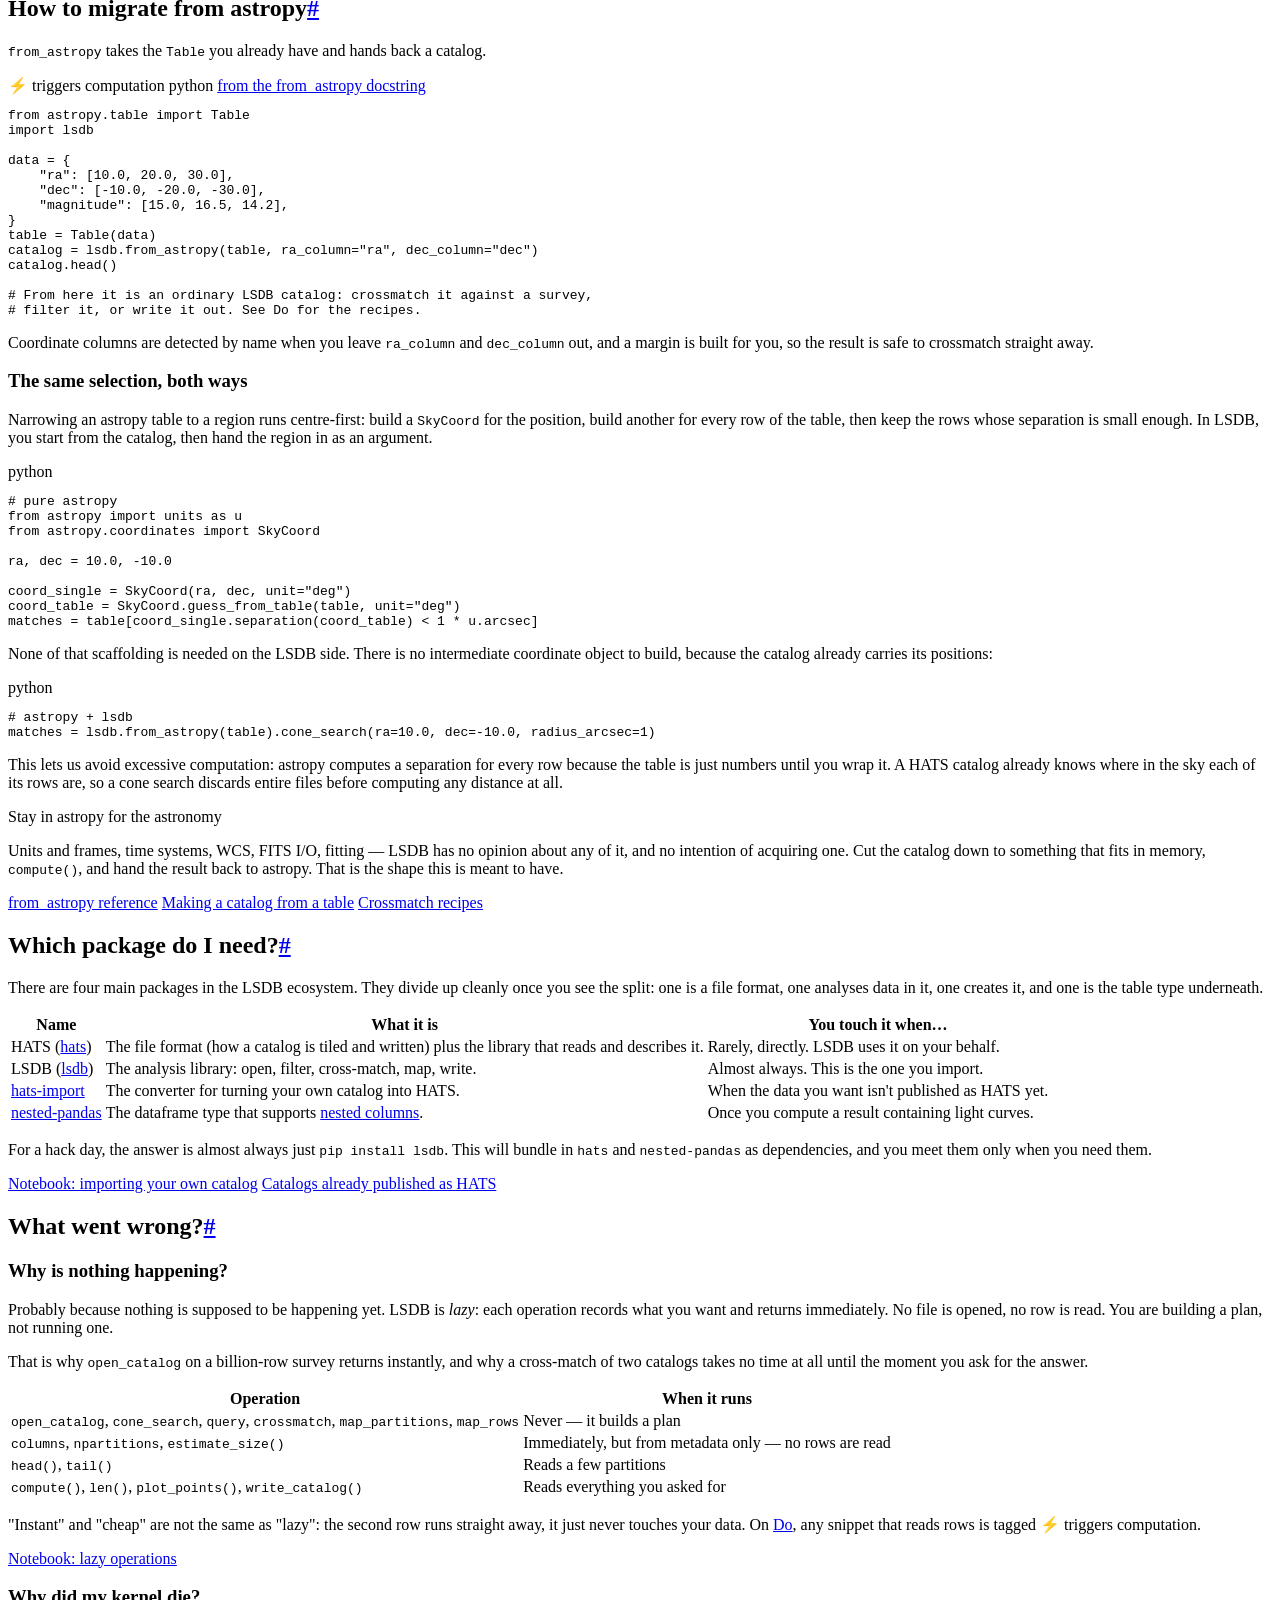
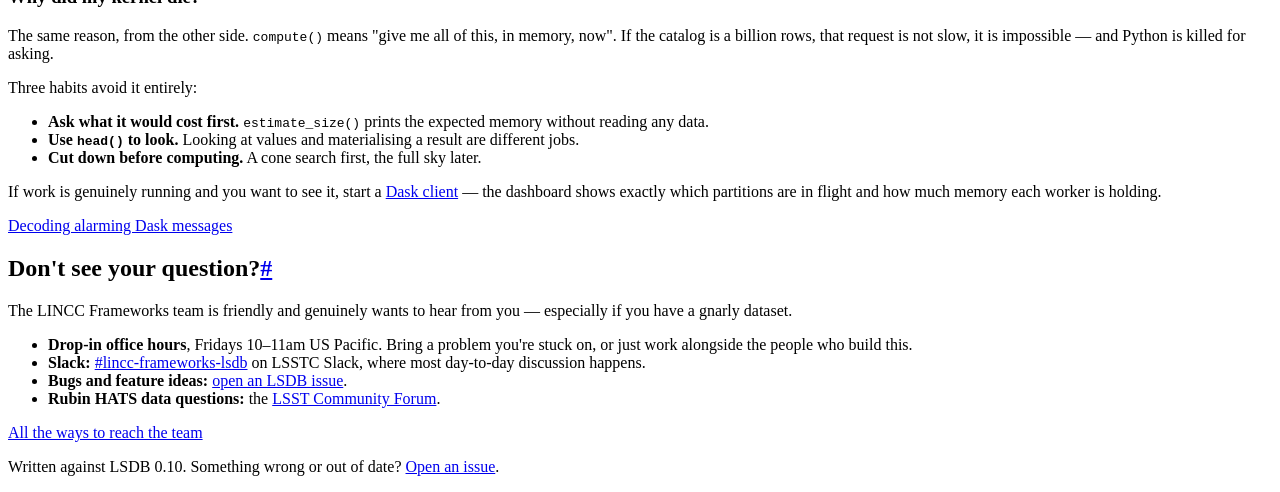
==== commit 0f18fc74: "Split the astropy comparison into two snippets under a subsection 'The same selection, both ways' no" ====
--- a/ask.html
+++ b/ask.html
@@ -49,6 +49,7 @@
       <li><a href="#download">Do I need to download the data?</a></li>
       <li><a href="#pandas">How does this relate to Pandas?</a></li>
       <li><a href="#astropy">How to migrate from astropy</a></li>
+      <li class="is-sub"><a href="#astropy-region">The same selection, both ways</a></li>
       <li><a href="#ecosystem">Which package do I need?</a></li>
       <li><a href="#what-went-wrong">What went wrong?</a></li>
       <li class="is-sub"><a href="#nothing-happening">Why is nothing happening?</a></li>
@@ -496,6 +497,7 @@
          <code>dec_column</code> out, and a margin is built for you, so the result is safe to
          crossmatch straight away.</p>
 
+      <h3 id="astropy-region">The same selection, both ways</h3>
       <p>Narrowing an astropy table to a region runs centre-first: build a <code>SkyCoord</code>
          for the position, build another for every row of the table, then keep the rows whose
          separation is small enough. In LSDB, you start from the catalog, then hand the region in
@@ -505,18 +507,26 @@
         <div class="snippet__bar">
           <span class="snippet__label">python</span>
         </div>
-        <pre><code>from astropy import units as u
+        <pre><code># pure astropy
+from astropy import units as u
 from astropy.coordinates import SkyCoord
 
 ra, dec = 10.0, -10.0
 
-# pure astropy
 coord_single = SkyCoord(ra, dec, unit="deg")
 coord_table = SkyCoord.guess_from_table(table, unit="deg")
-matches = table[coord_single.separation(coord_table) &lt; 1 * u.arcsec]
-
-# astropy + lsdb
-matches = lsdb.from_astropy(table).cone_search(ra=ra, dec=dec, radius_arcsec=1)</code></pre>
+matches = table[coord_single.separation(coord_table) &lt; 1 * u.arcsec]</code></pre>
+      </div>
+
+      <p>None of that scaffolding is needed on the LSDB side. There is no intermediate coordinate
+         object to build, because the catalog already carries its positions:</p>
+
+      <div class="snippet" data-setup="astropy-table" data-verify="run">
+        <div class="snippet__bar">
+          <span class="snippet__label">python</span>
+        </div>
+        <pre><code># astropy + lsdb
+matches = lsdb.from_astropy(table).cone_search(ra=10.0, dec=-10.0, radius_arcsec=1)</code></pre>
       </div>
 
       <p>This lets us avoid excessive computation: astropy computes a separation for every row
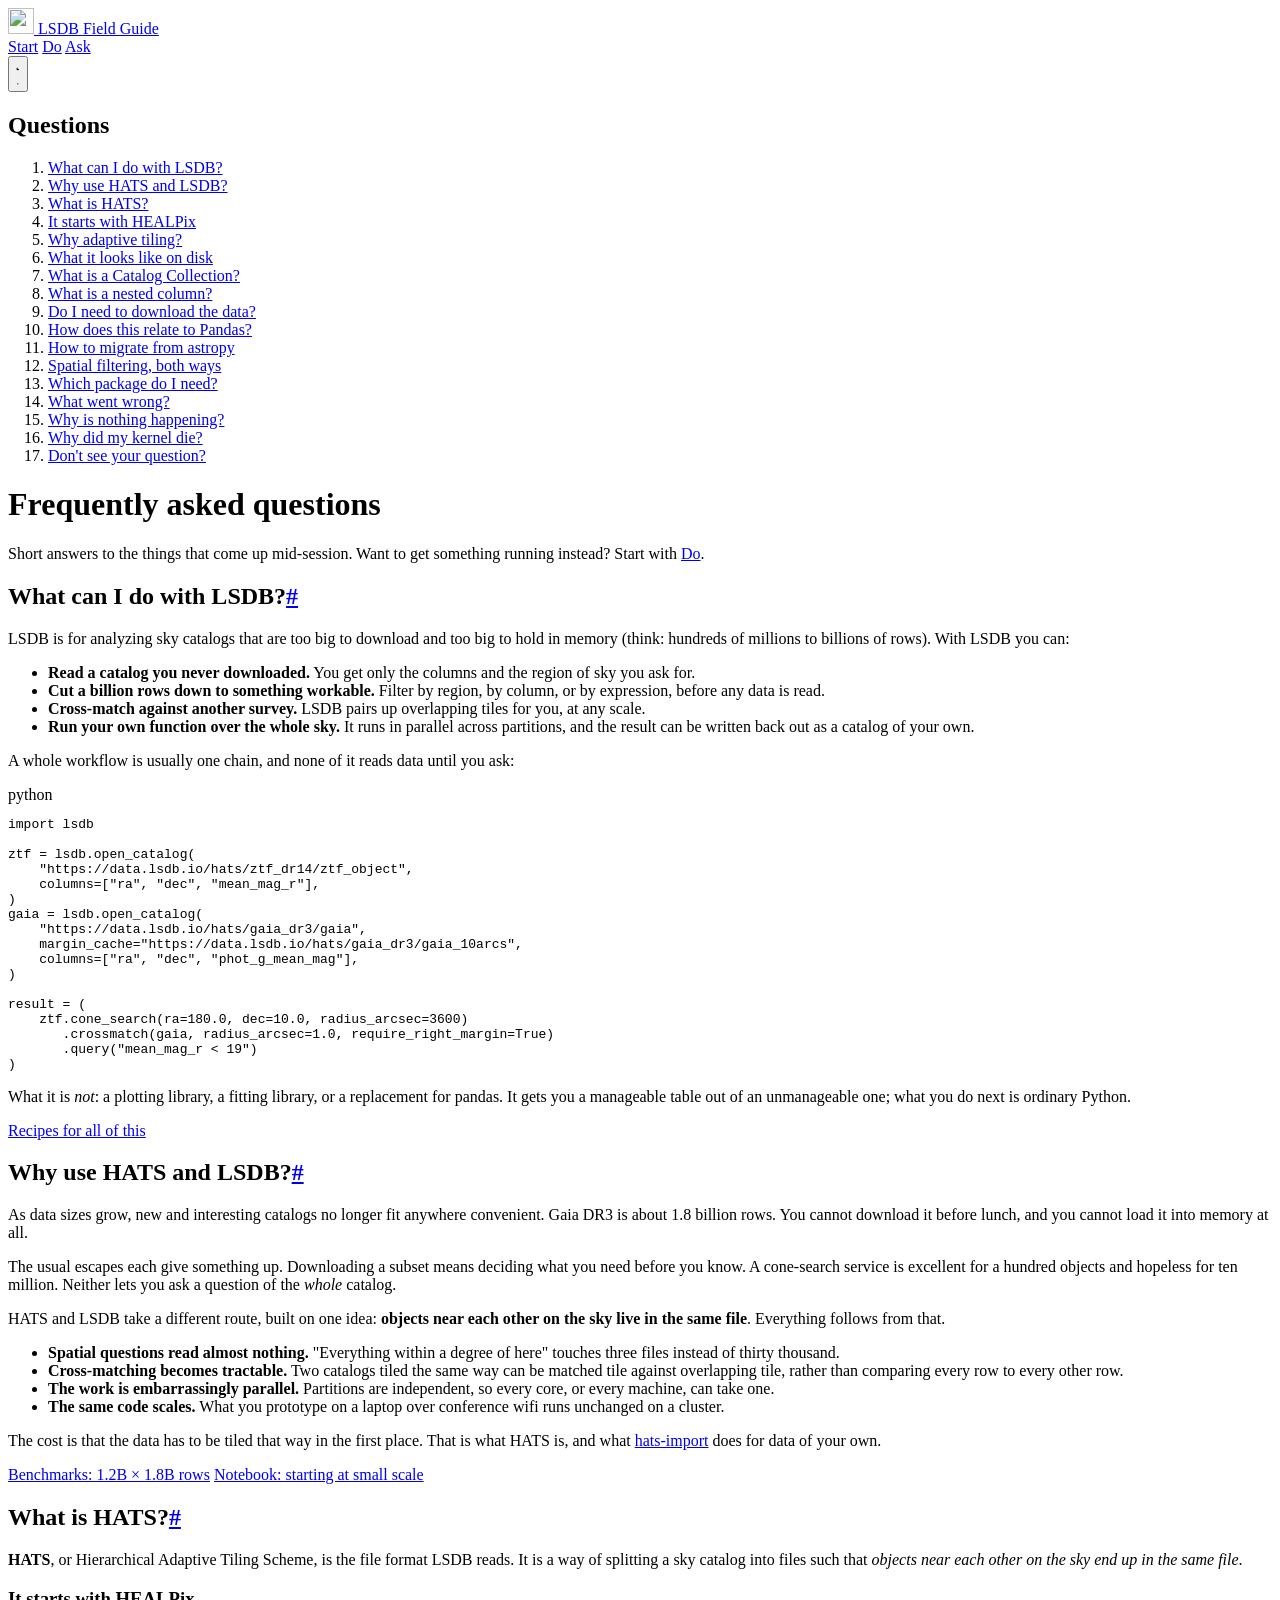
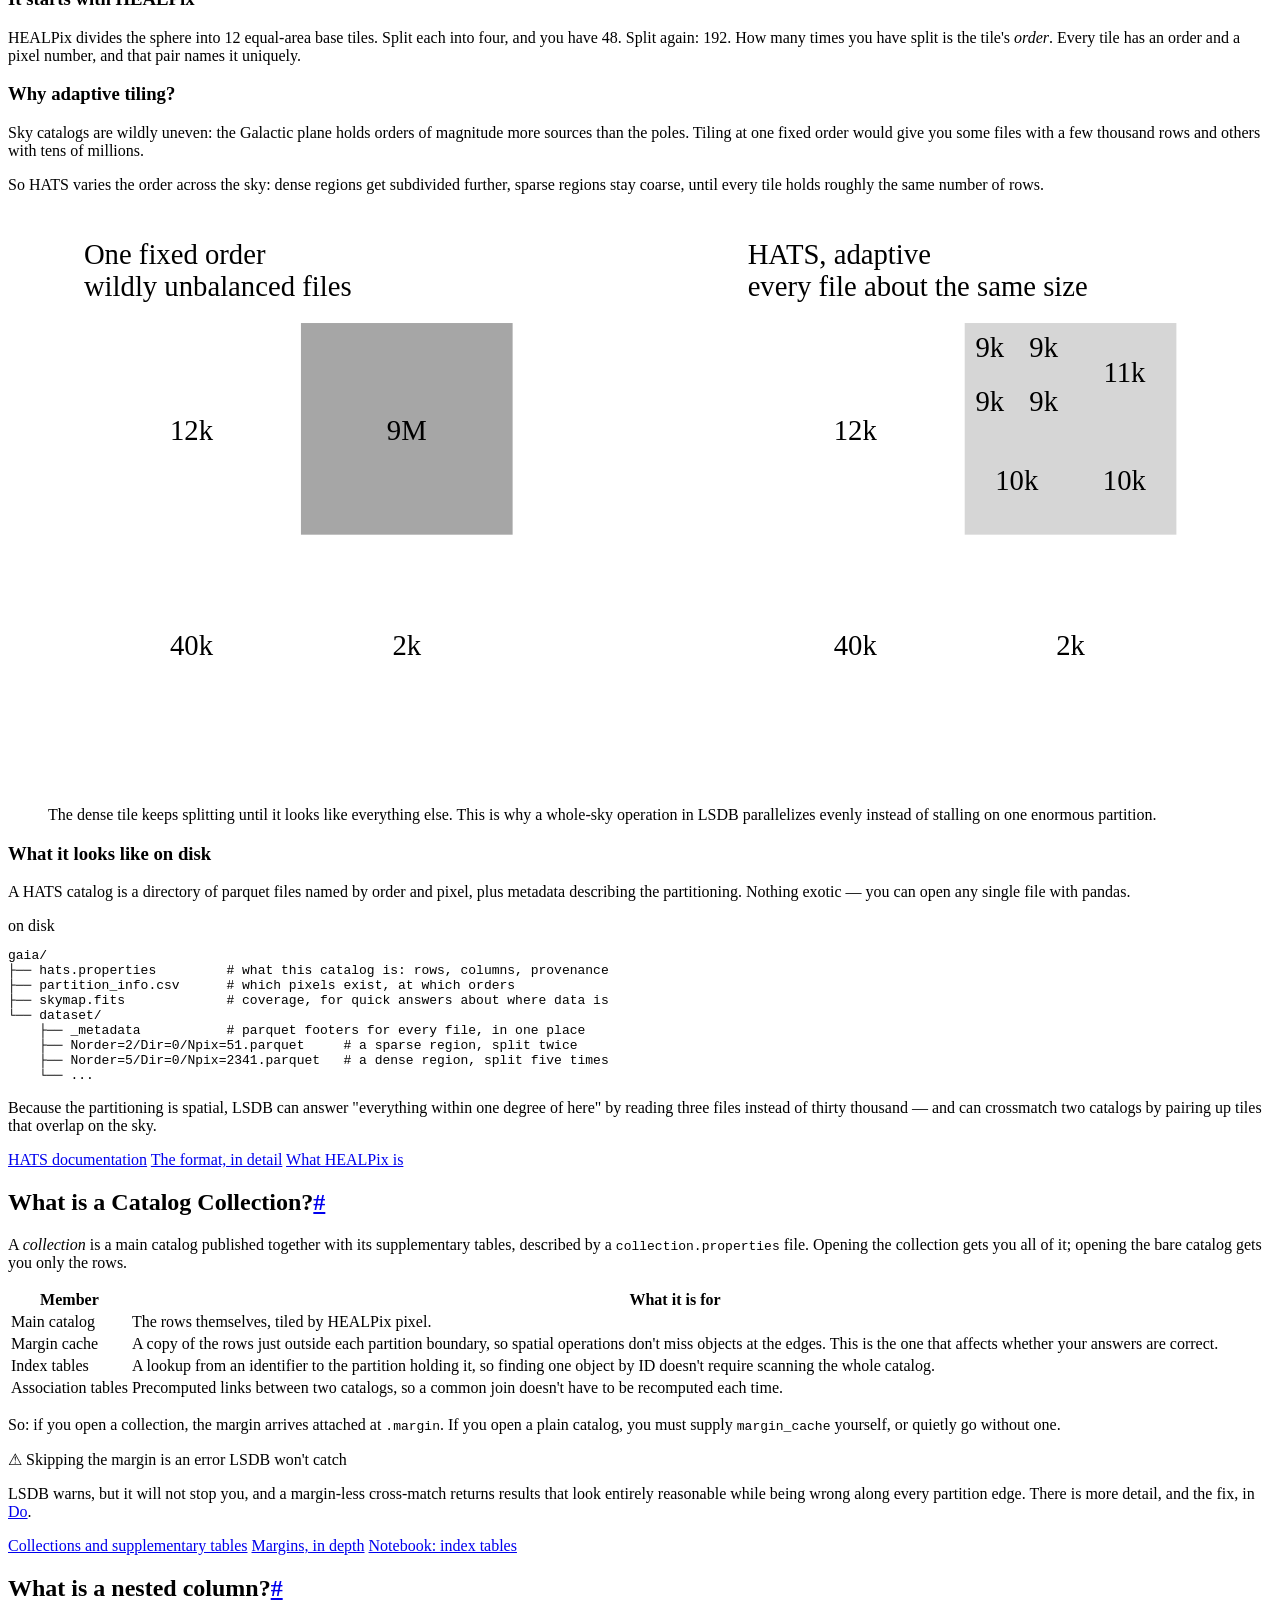
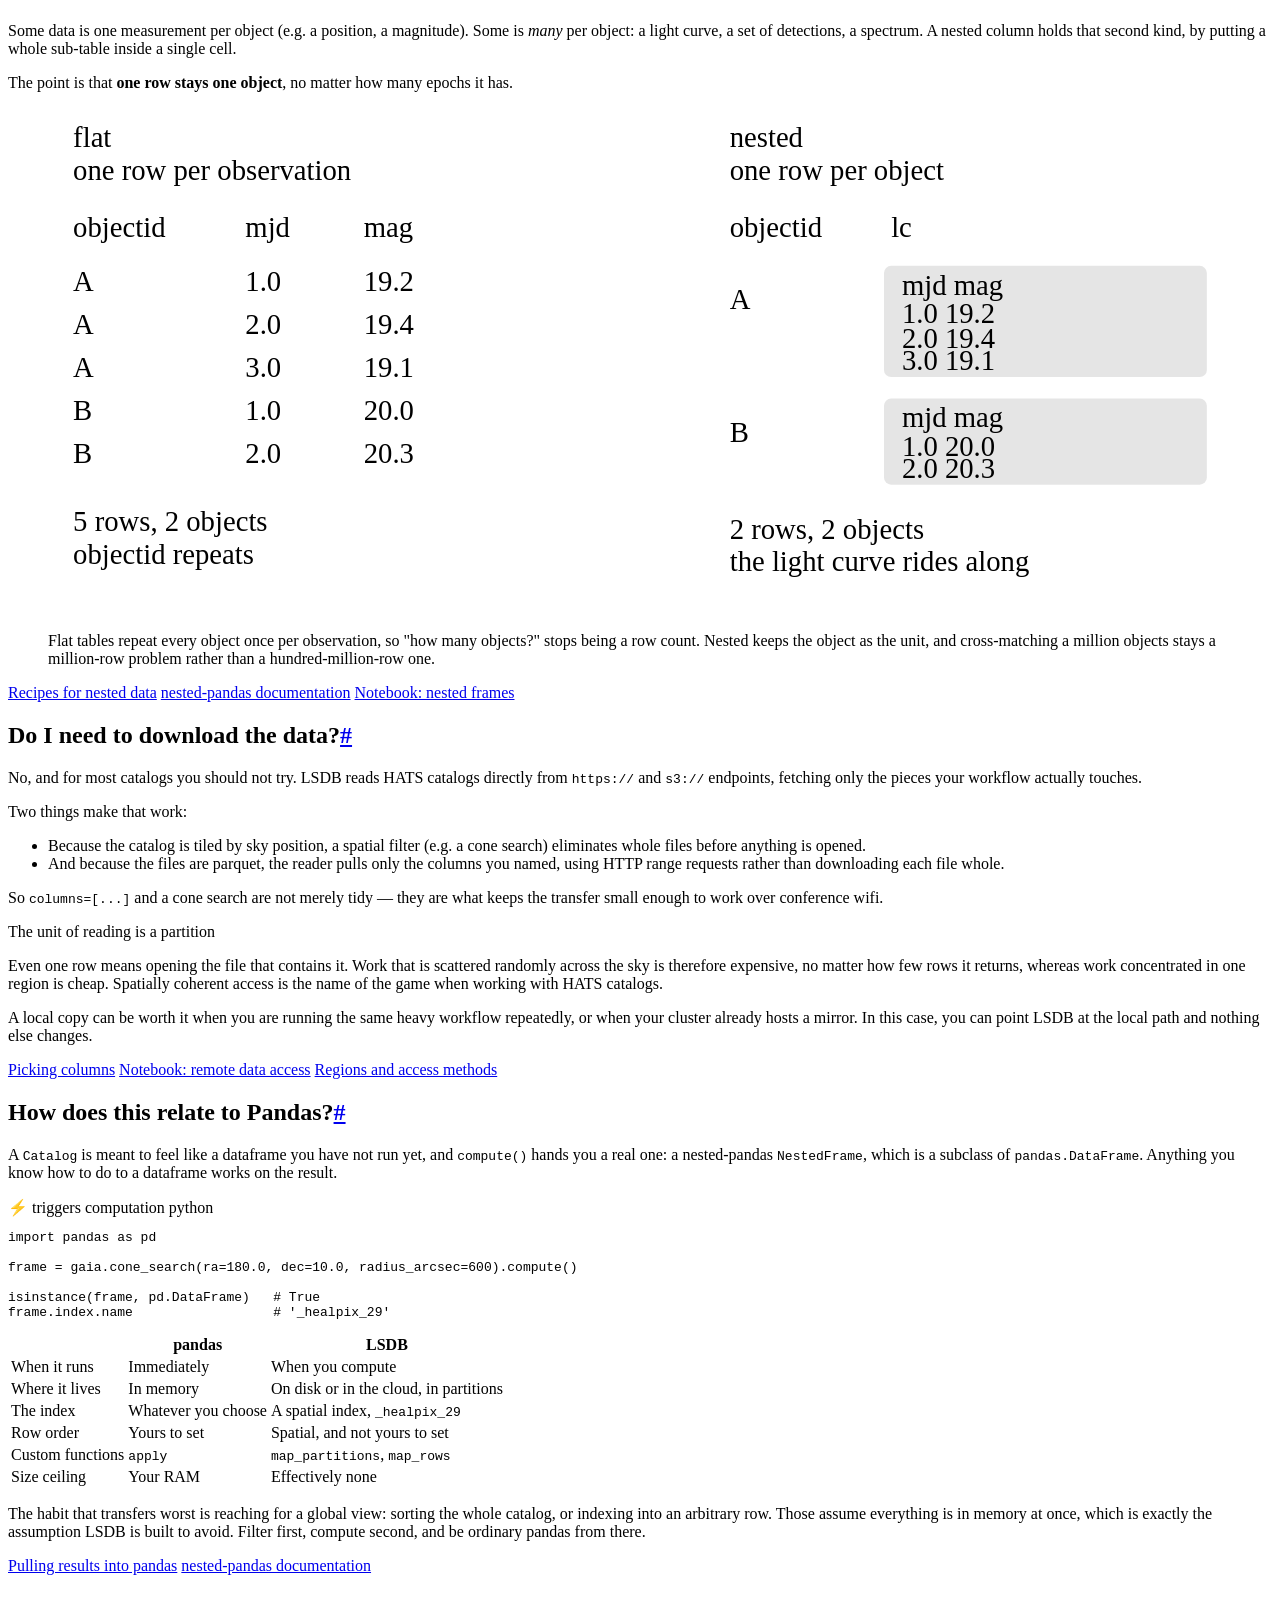
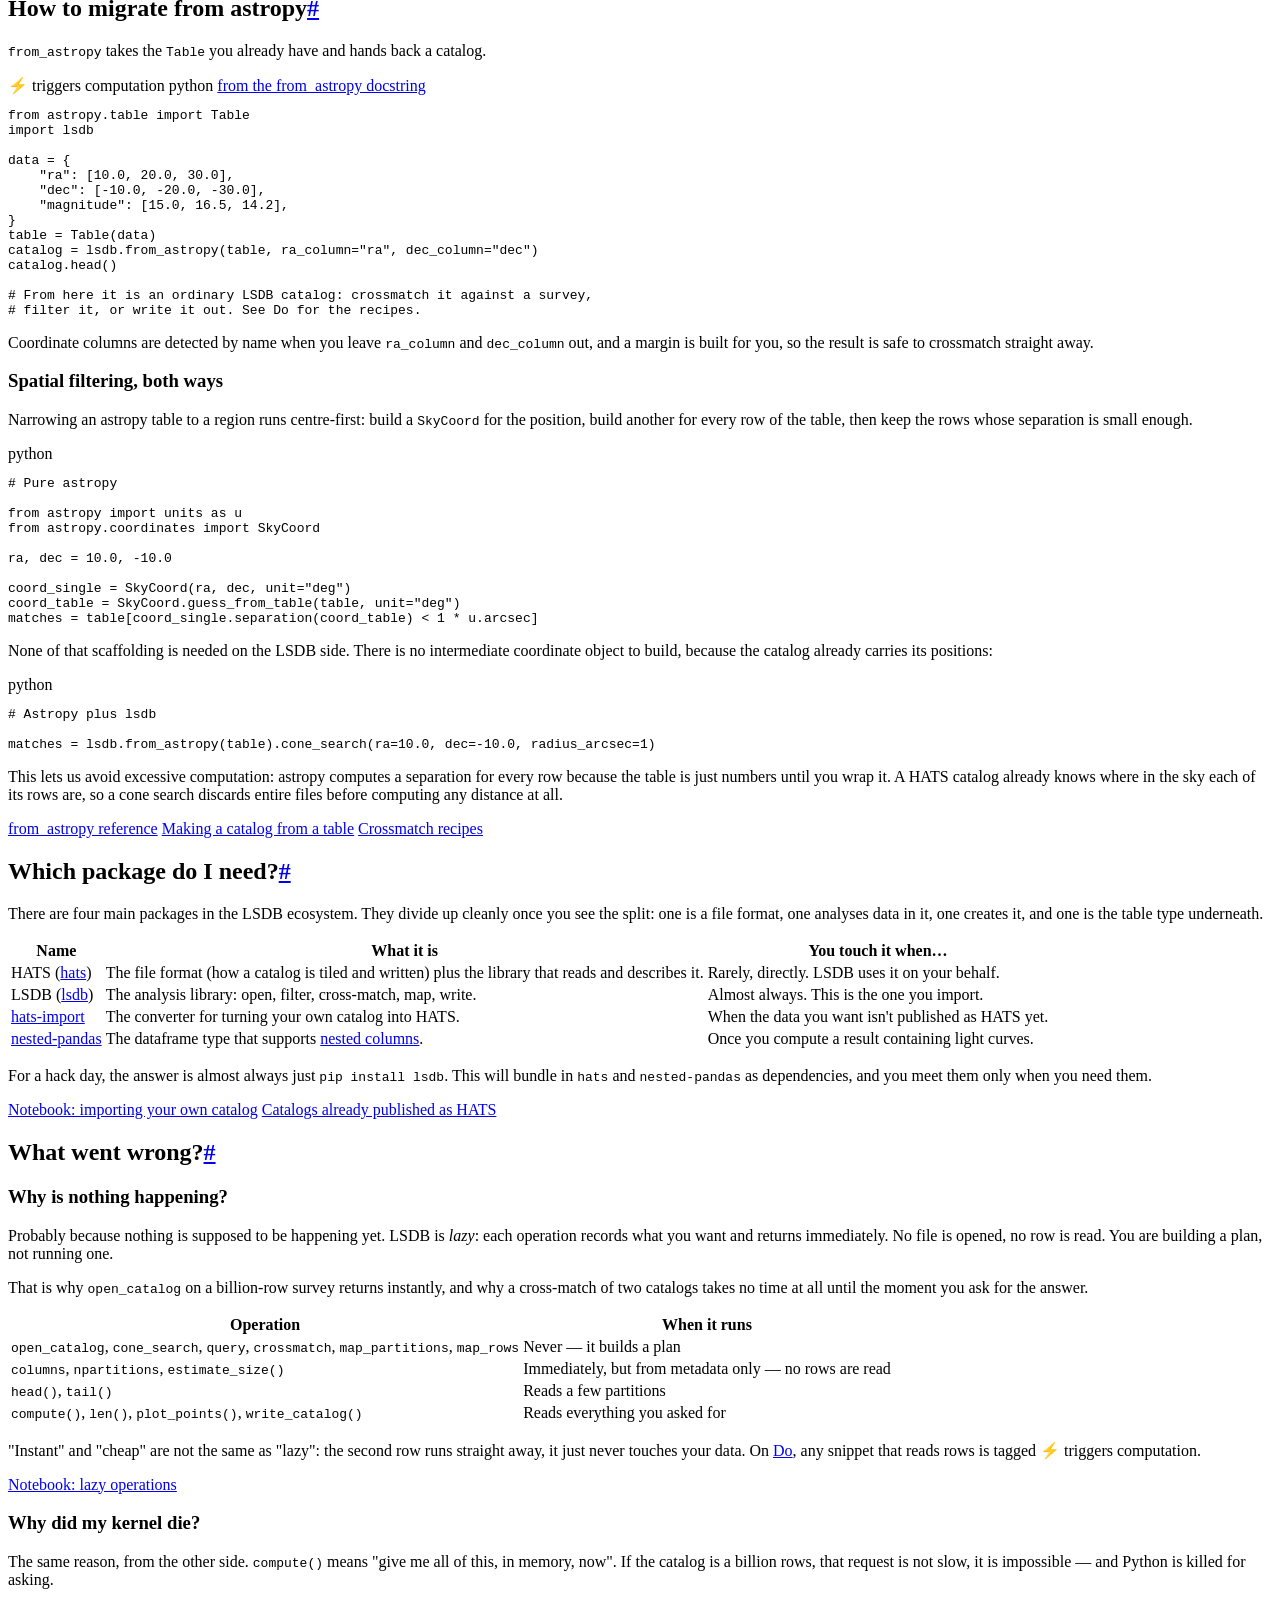
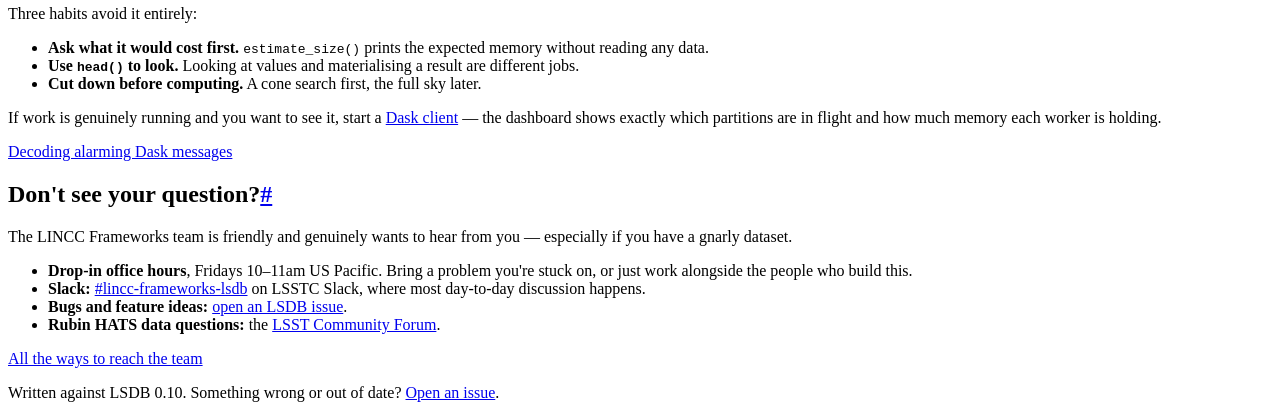
==== commit a1b0bef4: "Rename the astropy comparison subsection 'Spatial filtering, both ways' keeps the topic scannable in" ====
--- a/ask.html
+++ b/ask.html
@@ -49,7 +49,7 @@
       <li><a href="#download">Do I need to download the data?</a></li>
       <li><a href="#pandas">How does this relate to Pandas?</a></li>
       <li><a href="#astropy">How to migrate from astropy</a></li>
-      <li class="is-sub"><a href="#astropy-region">The same selection, both ways</a></li>
+      <li class="is-sub"><a href="#astropy-region">Spatial filtering, both ways</a></li>
       <li><a href="#ecosystem">Which package do I need?</a></li>
       <li><a href="#what-went-wrong">What went wrong?</a></li>
       <li class="is-sub"><a href="#nothing-happening">Why is nothing happening?</a></li>
@@ -497,17 +497,17 @@
          <code>dec_column</code> out, and a margin is built for you, so the result is safe to
          crossmatch straight away.</p>
 
-      <h3 id="astropy-region">The same selection, both ways</h3>
+      <h3 id="astropy-region">Spatial filtering, both ways</h3>
       <p>Narrowing an astropy table to a region runs centre-first: build a <code>SkyCoord</code>
          for the position, build another for every row of the table, then keep the rows whose
-         separation is small enough. In LSDB, you start from the catalog, then hand the region in
-         as an argument.</p>
+         separation is small enough.</p>
 
       <div class="snippet" data-setup="astropy-table" data-verify="run">
         <div class="snippet__bar">
           <span class="snippet__label">python</span>
         </div>
-        <pre><code># pure astropy
+        <pre><code># Pure astropy
+
 from astropy import units as u
 from astropy.coordinates import SkyCoord
 
@@ -525,7 +525,8 @@
         <div class="snippet__bar">
           <span class="snippet__label">python</span>
         </div>
-        <pre><code># astropy + lsdb
+        <pre><code># Astropy plus lsdb
+
 matches = lsdb.from_astropy(table).cone_search(ra=10.0, dec=-10.0, radius_arcsec=1)</code></pre>
       </div>
 
@@ -533,14 +534,6 @@
          because the table is just numbers until you wrap it. A HATS catalog already knows where in
          the sky each of its rows are, so a cone search discards entire files before computing any
          distance at all.</p>
-
-      <div class="callout">
-        <span class="callout__title">Stay in astropy for the astronomy</span>
-        <p>Units and frames, time systems, WCS, FITS I/O, fitting &mdash; LSDB has no opinion about
-           any of it, and no intention of acquiring one. Cut the catalog down to something that
-           fits in memory, <code>compute()</code>, and hand the result back to astropy. That is the
-           shape this is meant to have.</p>
-      </div>
 
       <div class="links">
         <a href="https://docs.lsdb.io/en/stable/reference/api/lsdb.from_astropy.html">from_astropy reference</a>
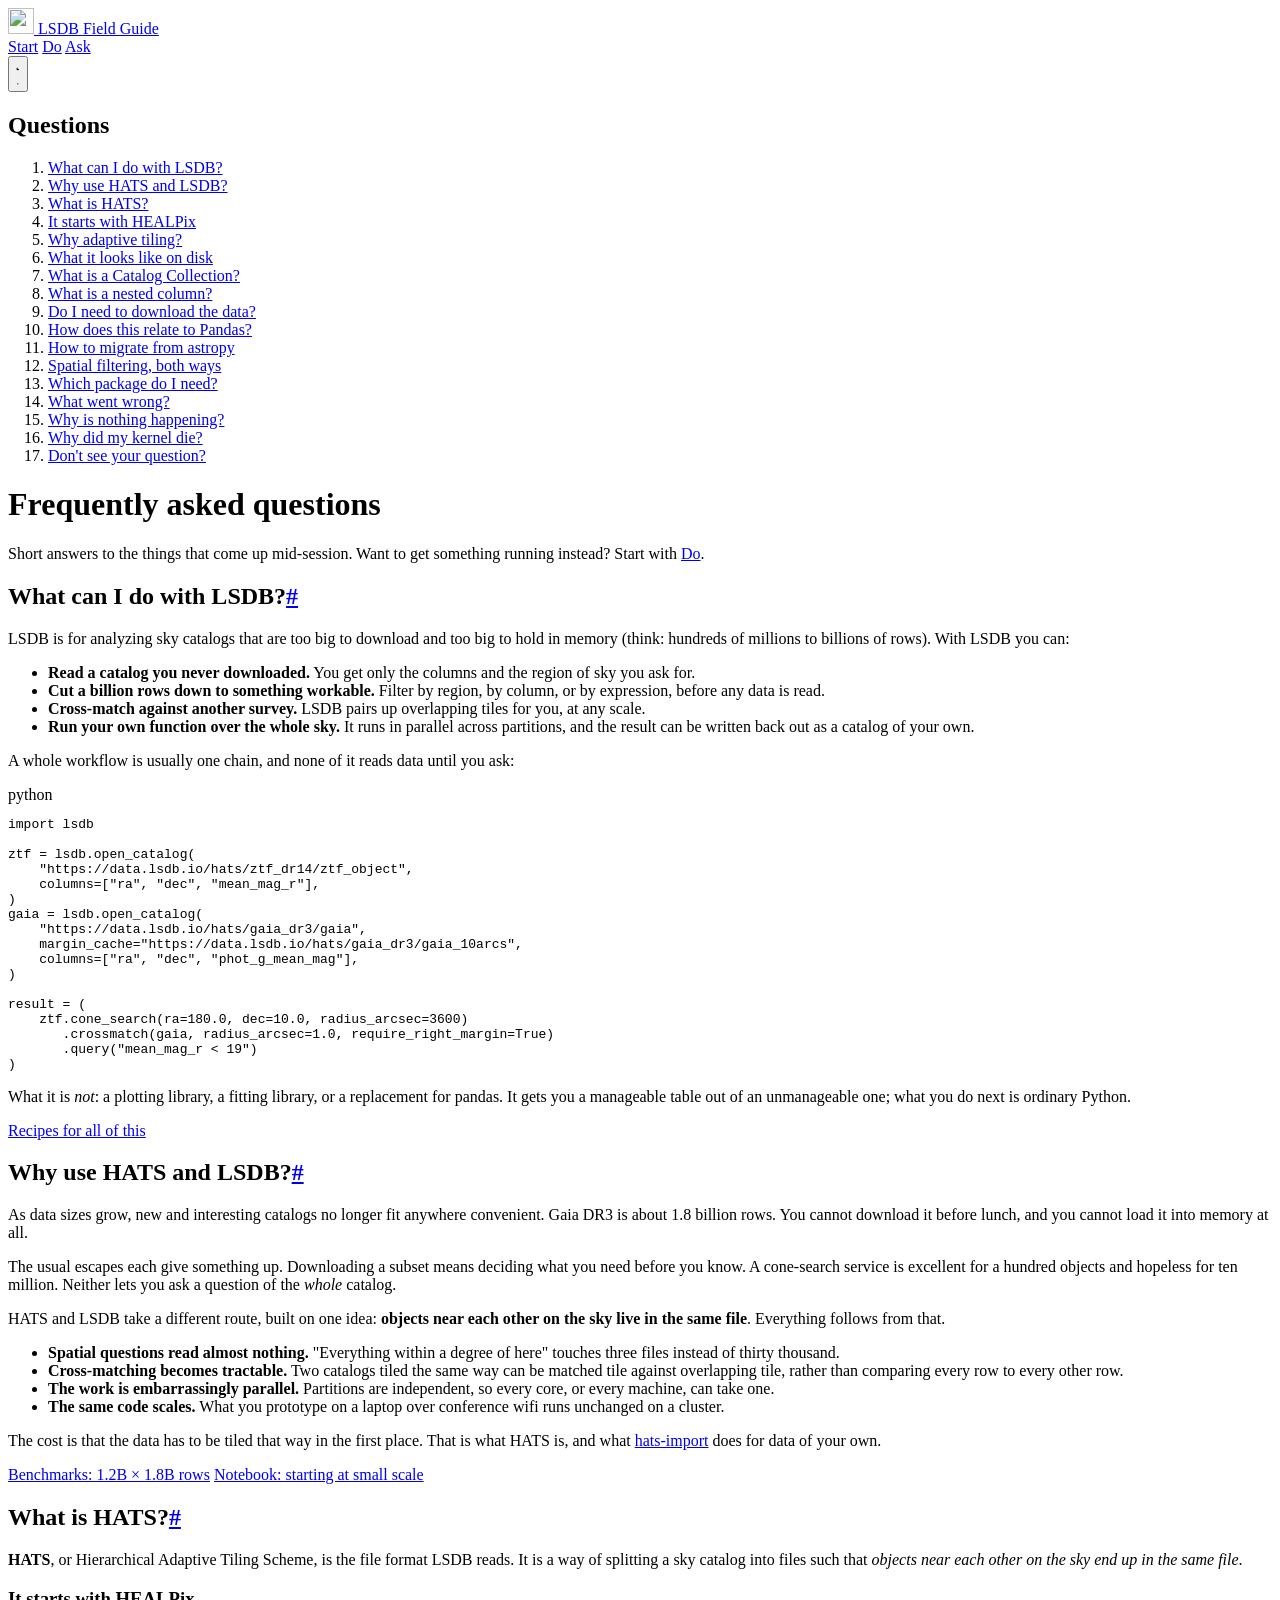
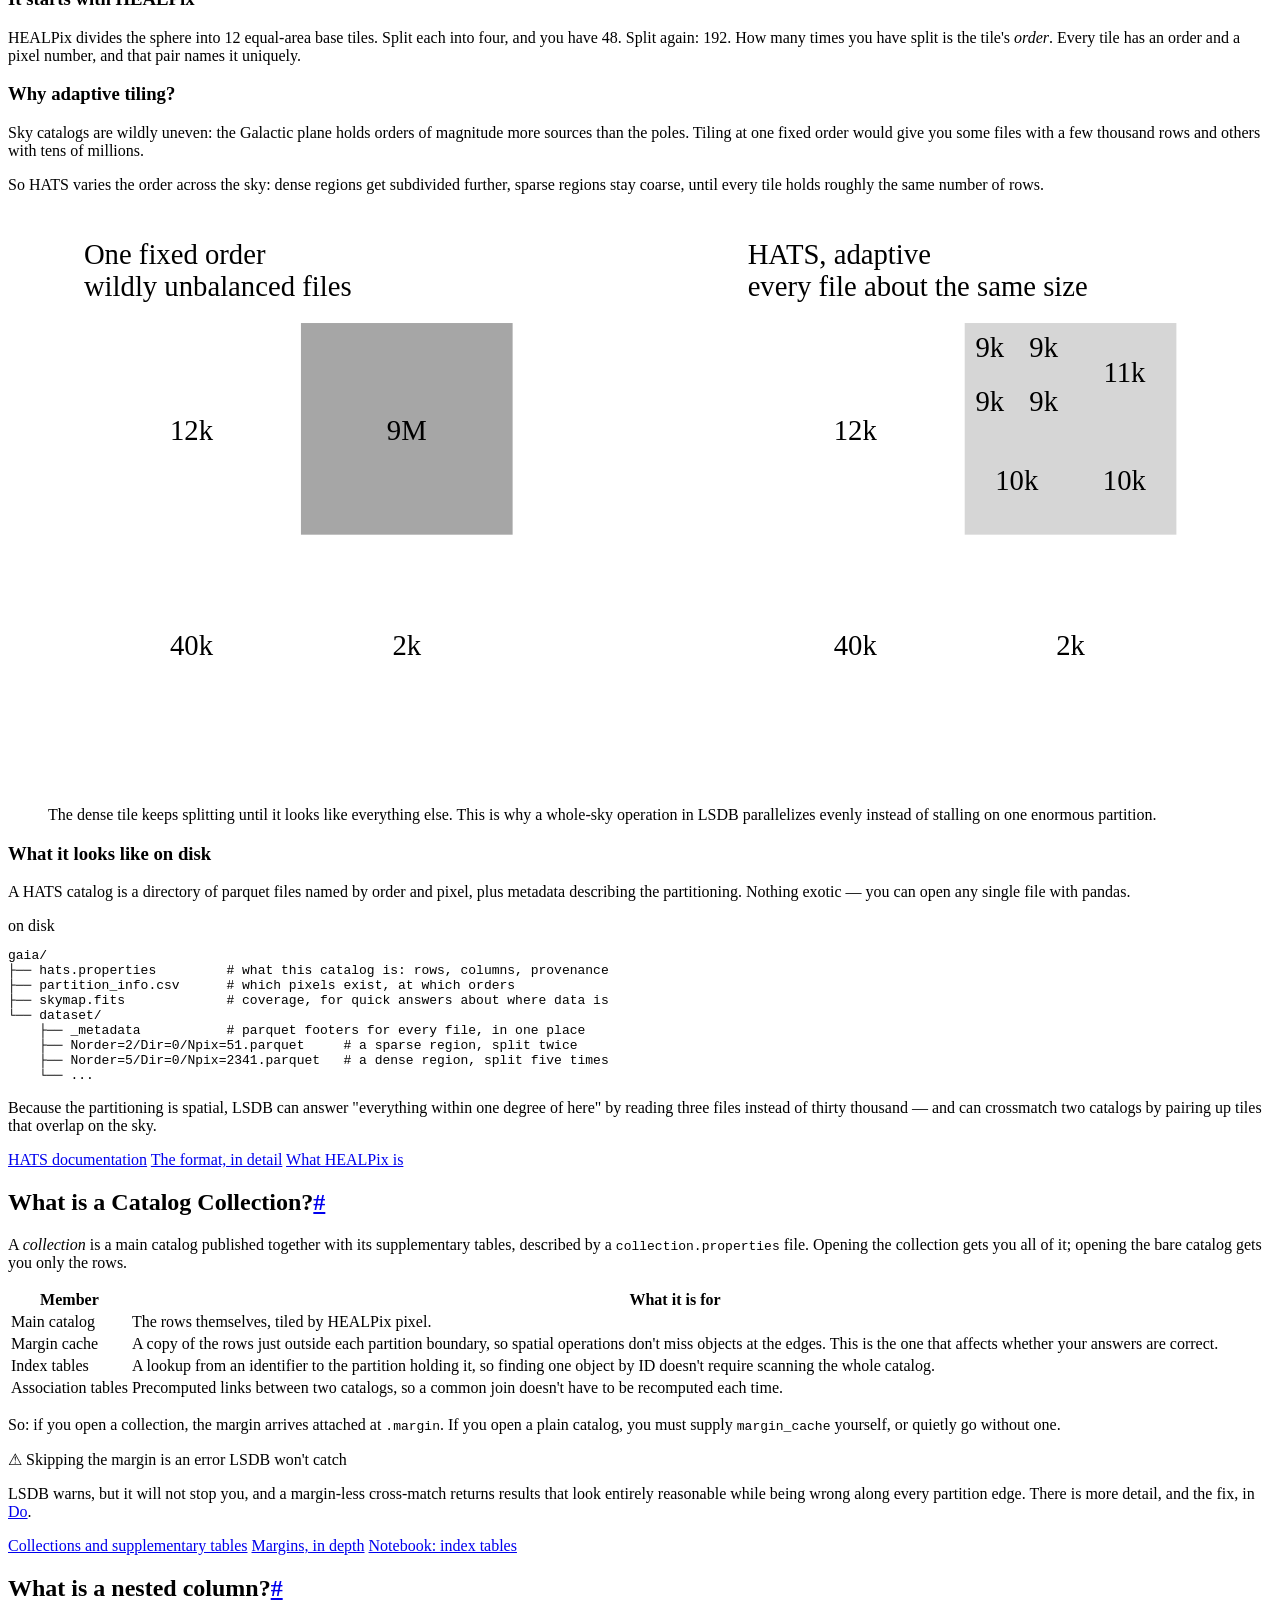
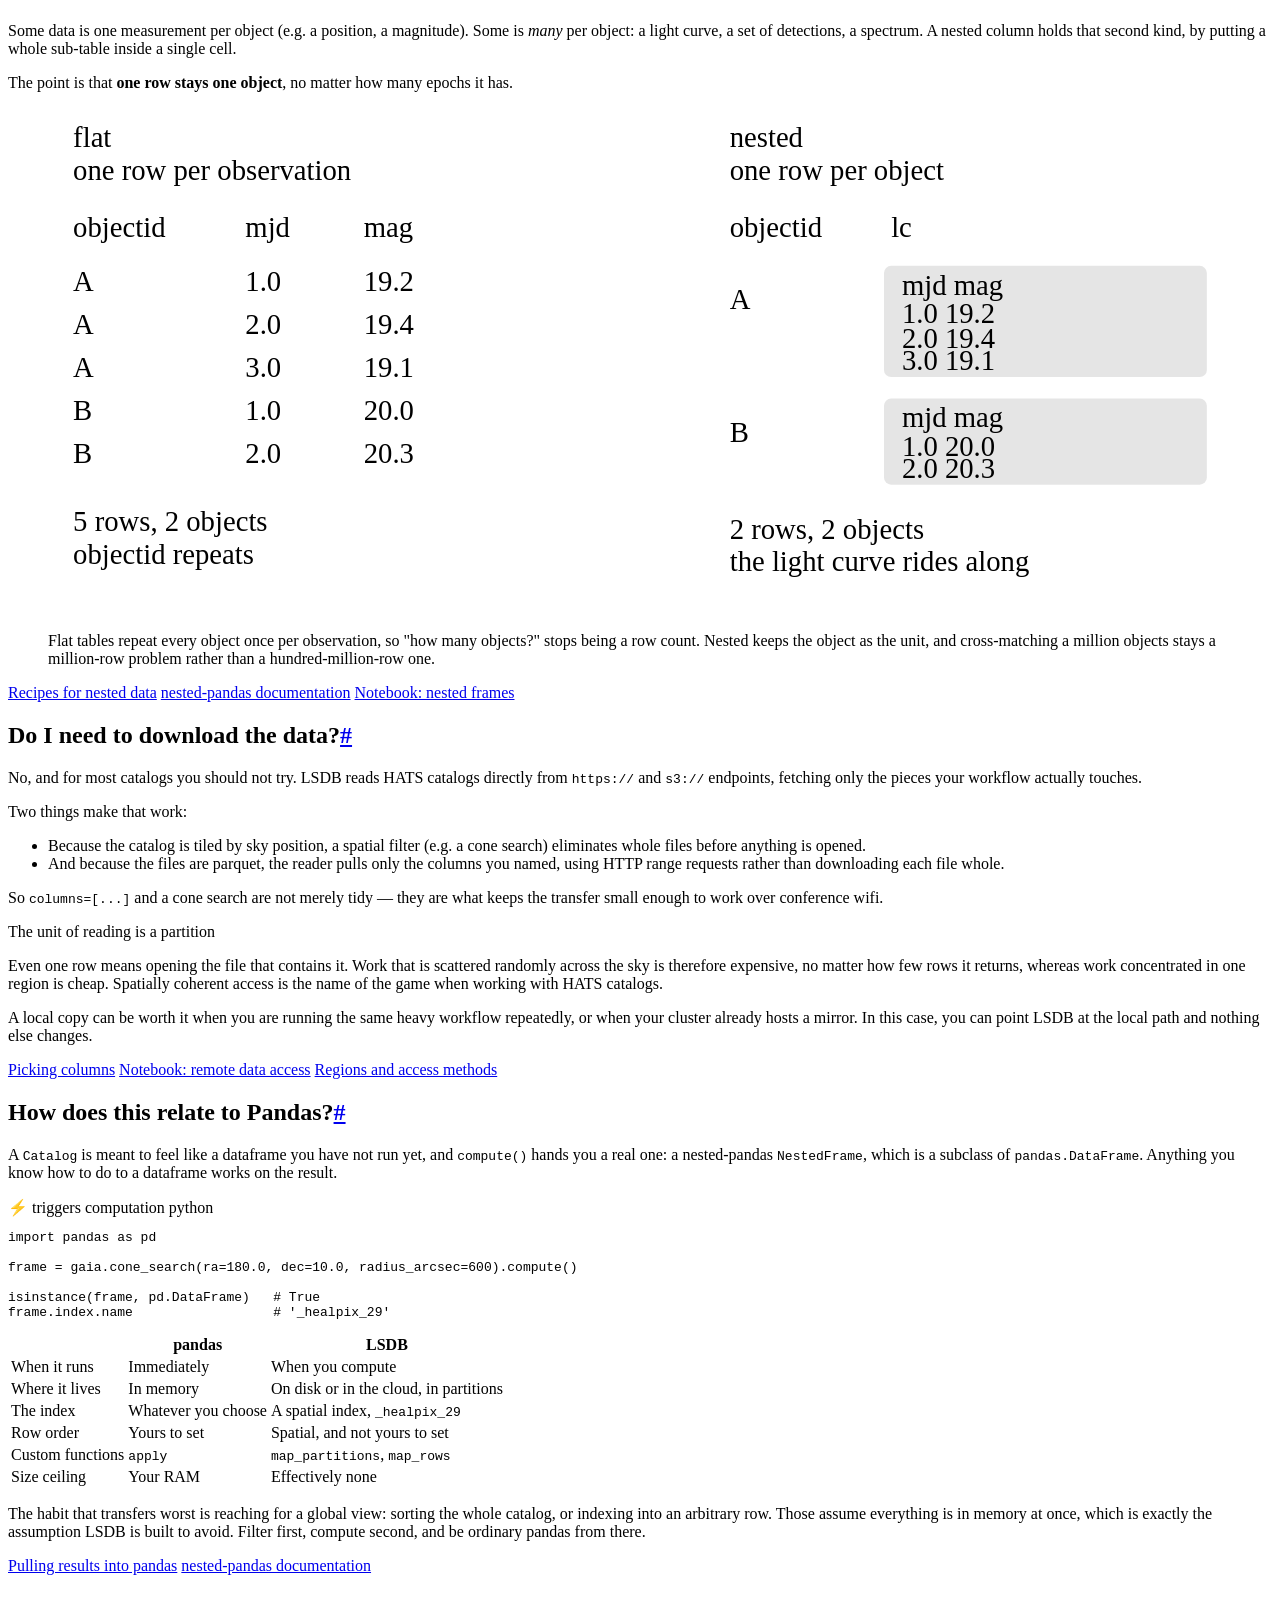
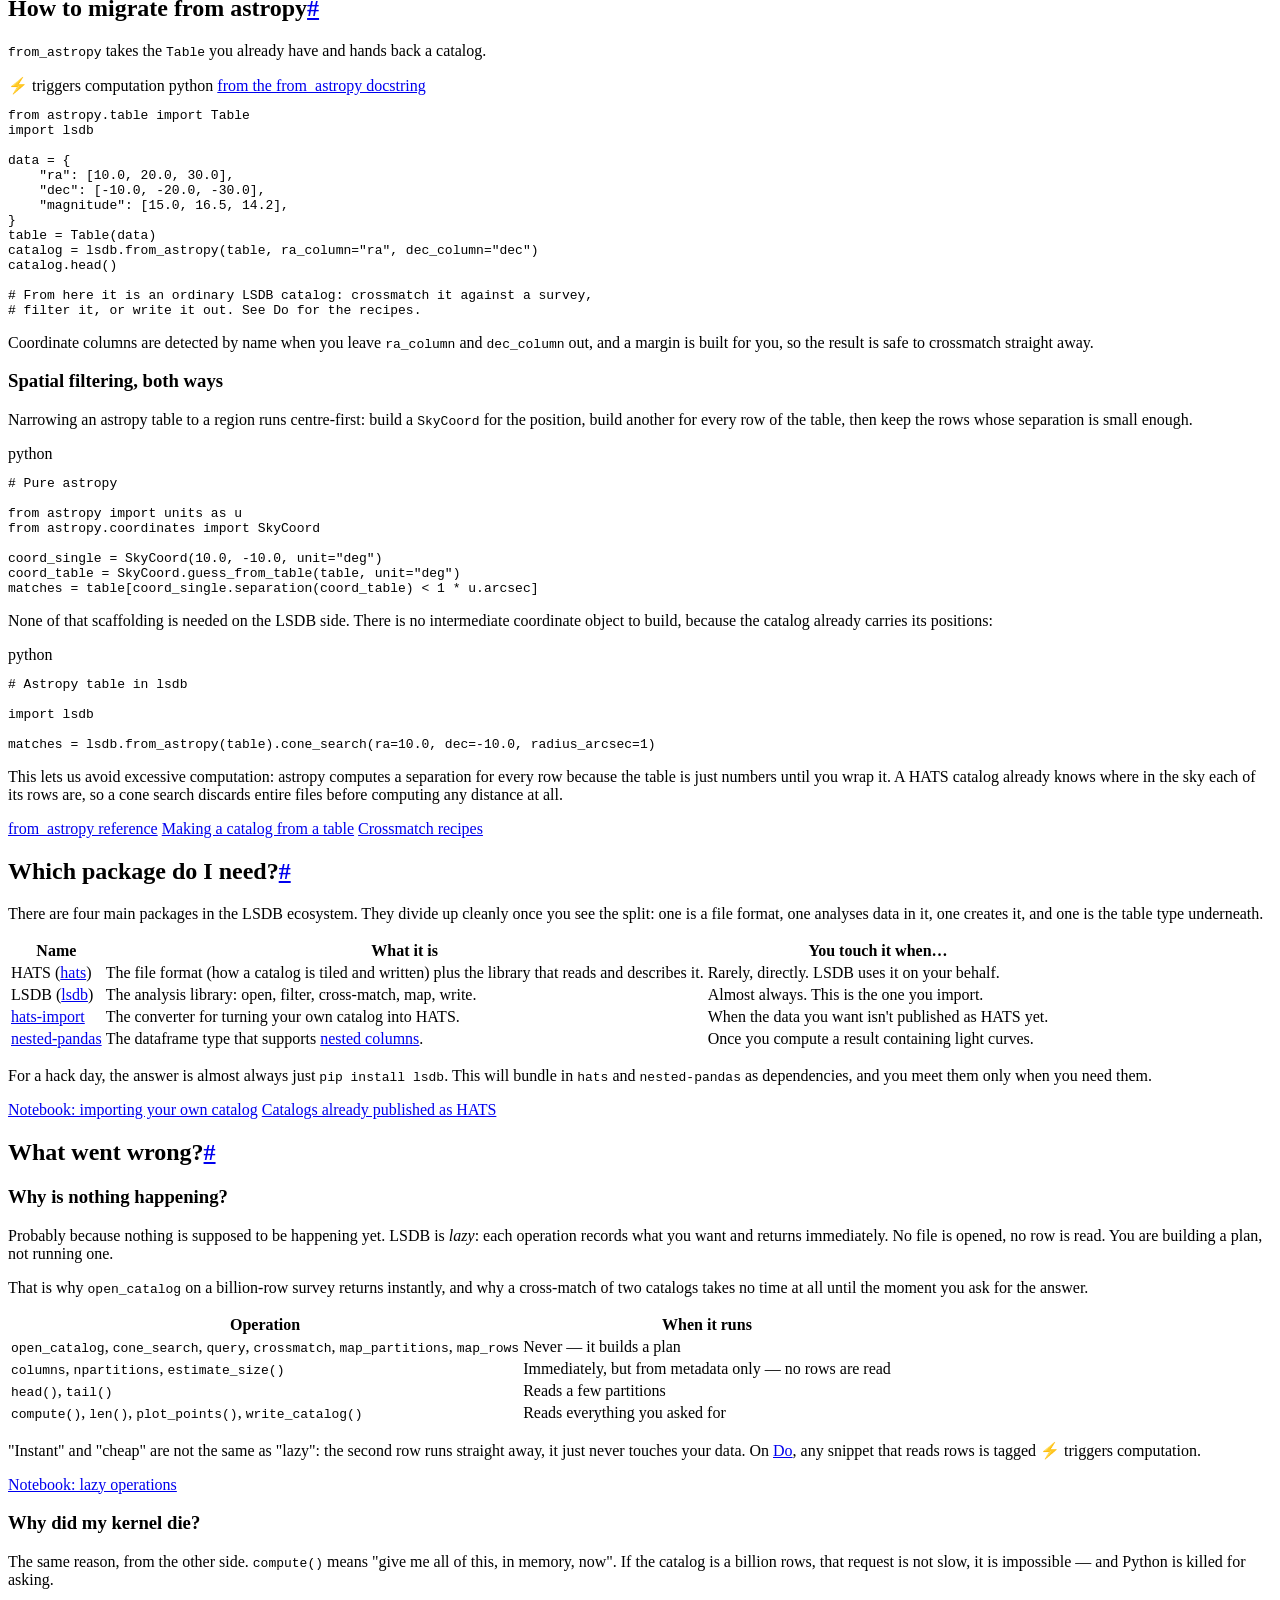
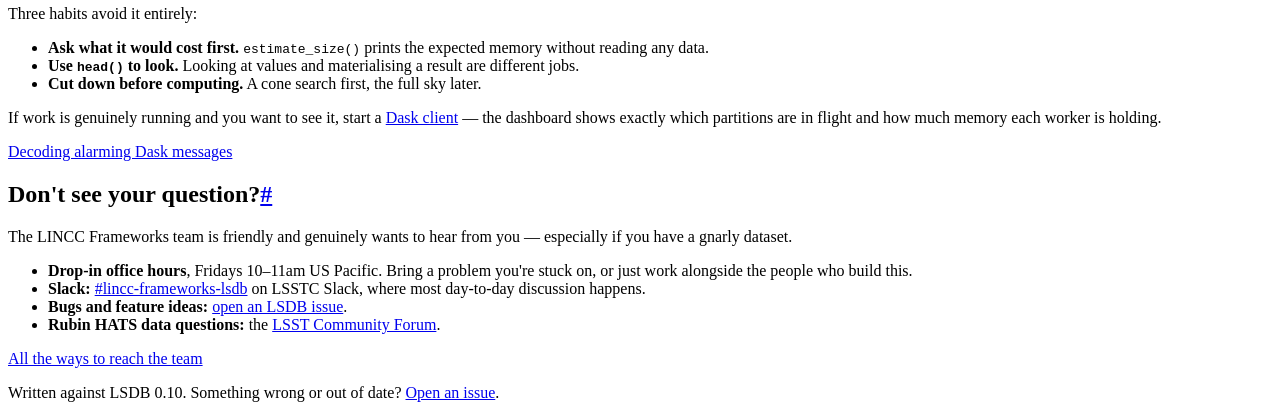
==== commit 2a908c27: "Make both spatial-filtering snippets stand alone Inlines the coordinates into SkyCoord rather than b" ====
--- a/ask.html
+++ b/ask.html
@@ -511,9 +511,7 @@
 from astropy import units as u
 from astropy.coordinates import SkyCoord
 
-ra, dec = 10.0, -10.0
-
-coord_single = SkyCoord(ra, dec, unit="deg")
+coord_single = SkyCoord(10.0, -10.0, unit="deg")
 coord_table = SkyCoord.guess_from_table(table, unit="deg")
 matches = table[coord_single.separation(coord_table) &lt; 1 * u.arcsec]</code></pre>
       </div>
@@ -525,7 +523,9 @@
         <div class="snippet__bar">
           <span class="snippet__label">python</span>
         </div>
-        <pre><code># Astropy plus lsdb
+        <pre><code># Astropy table in lsdb
+
+import lsdb
 
 matches = lsdb.from_astropy(table).cone_search(ra=10.0, dec=-10.0, radius_arcsec=1)</code></pre>
       </div>
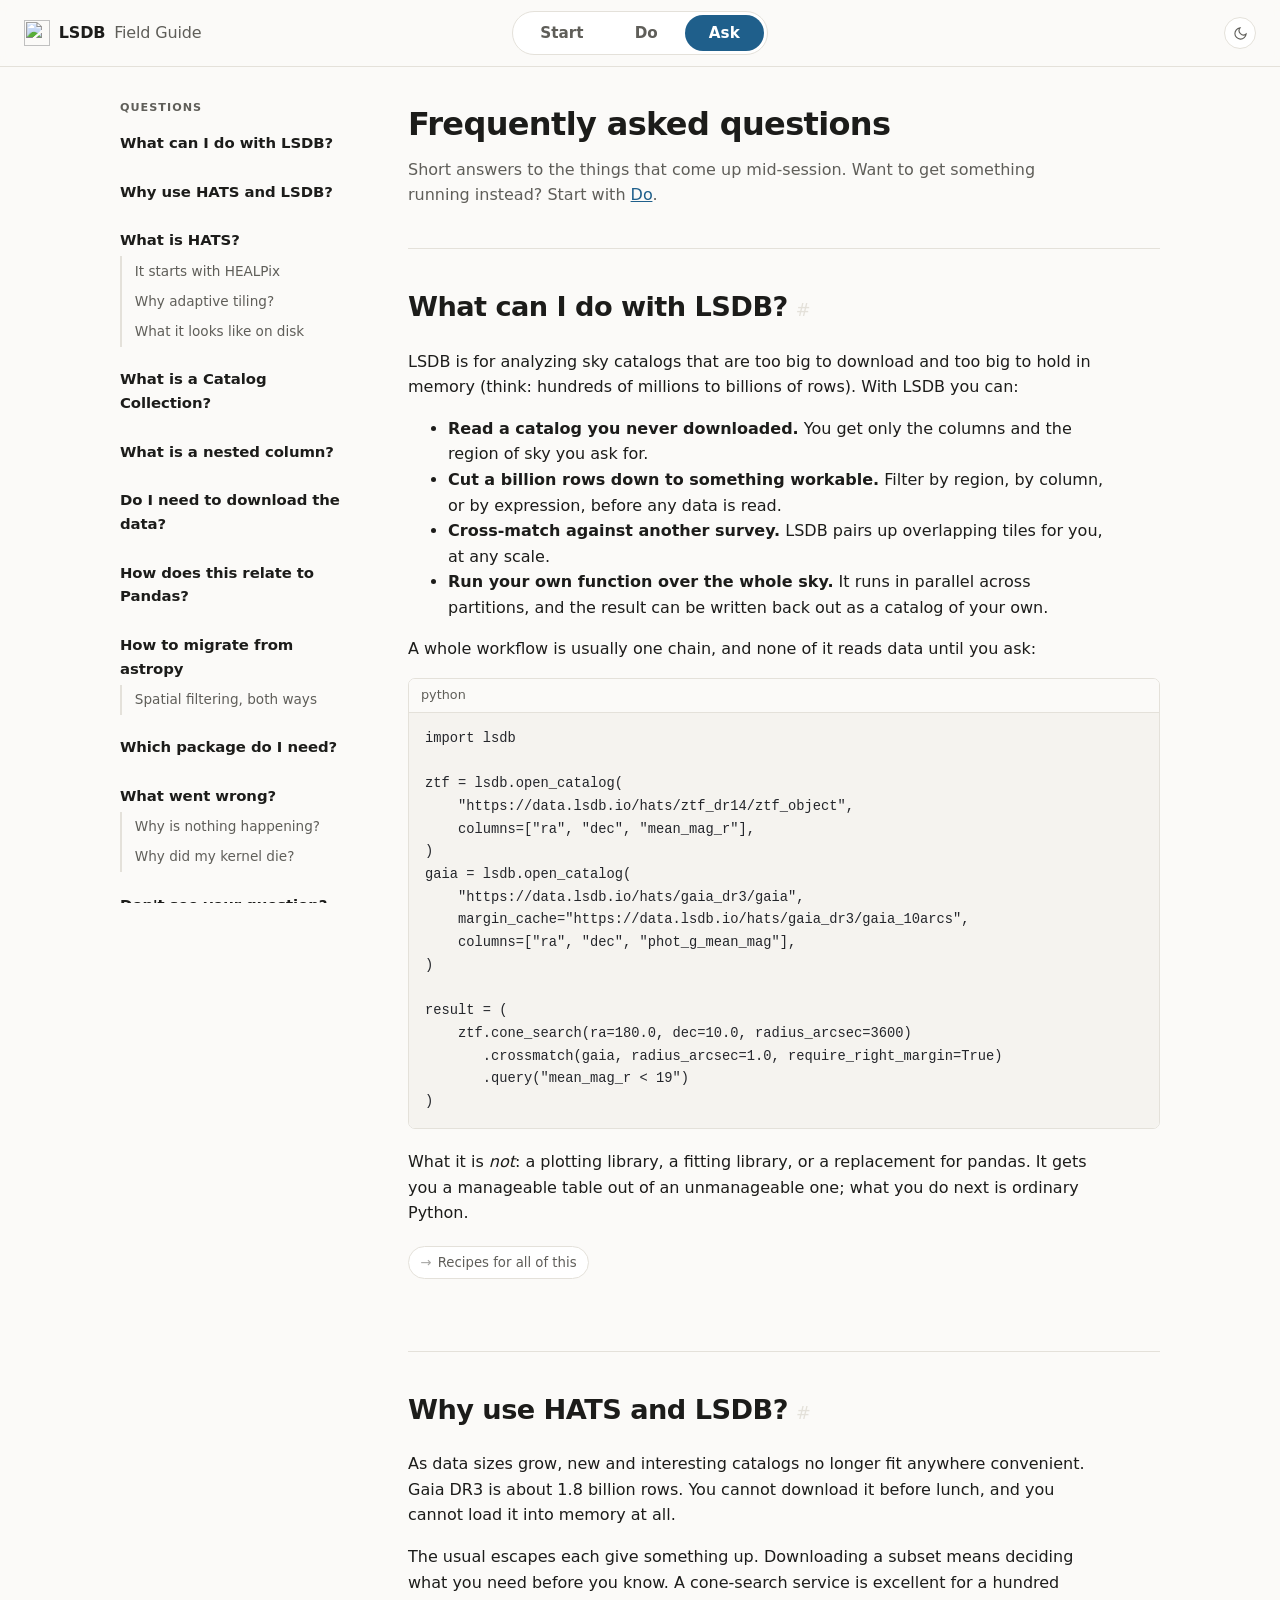
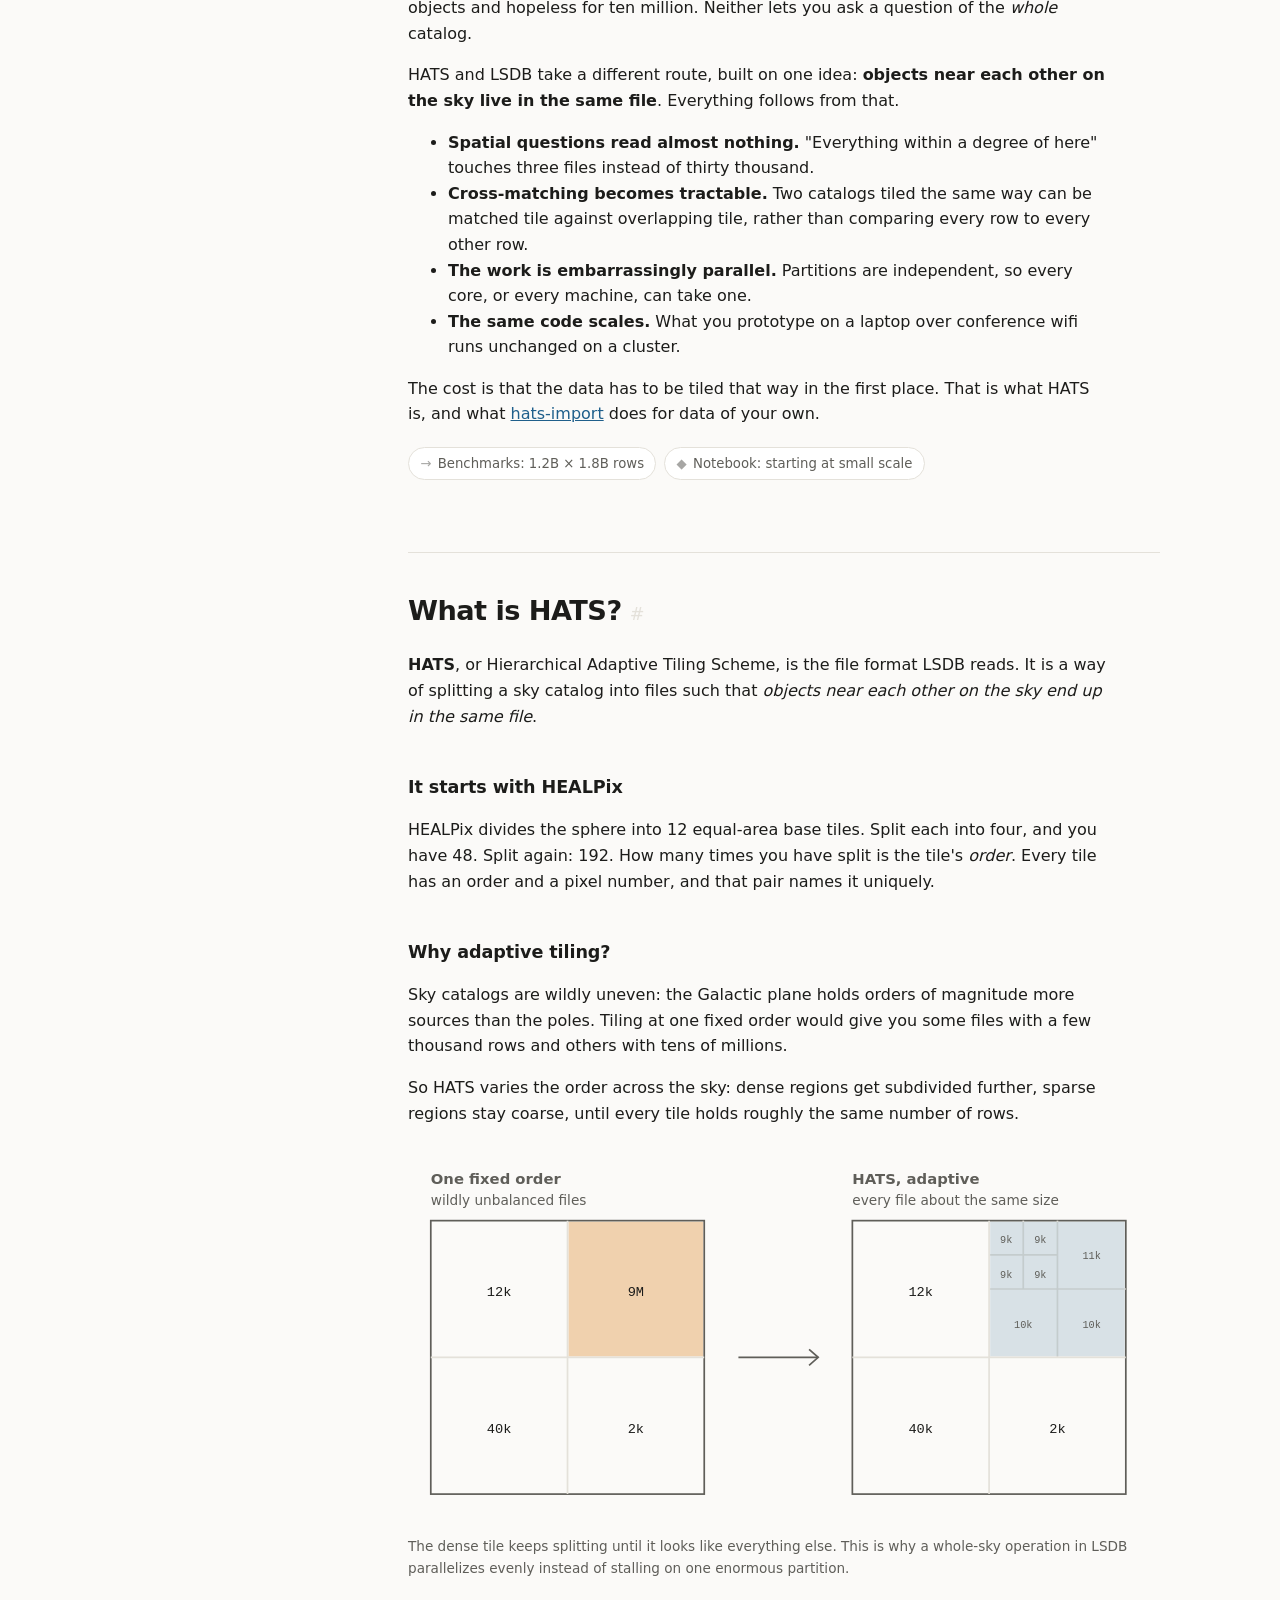
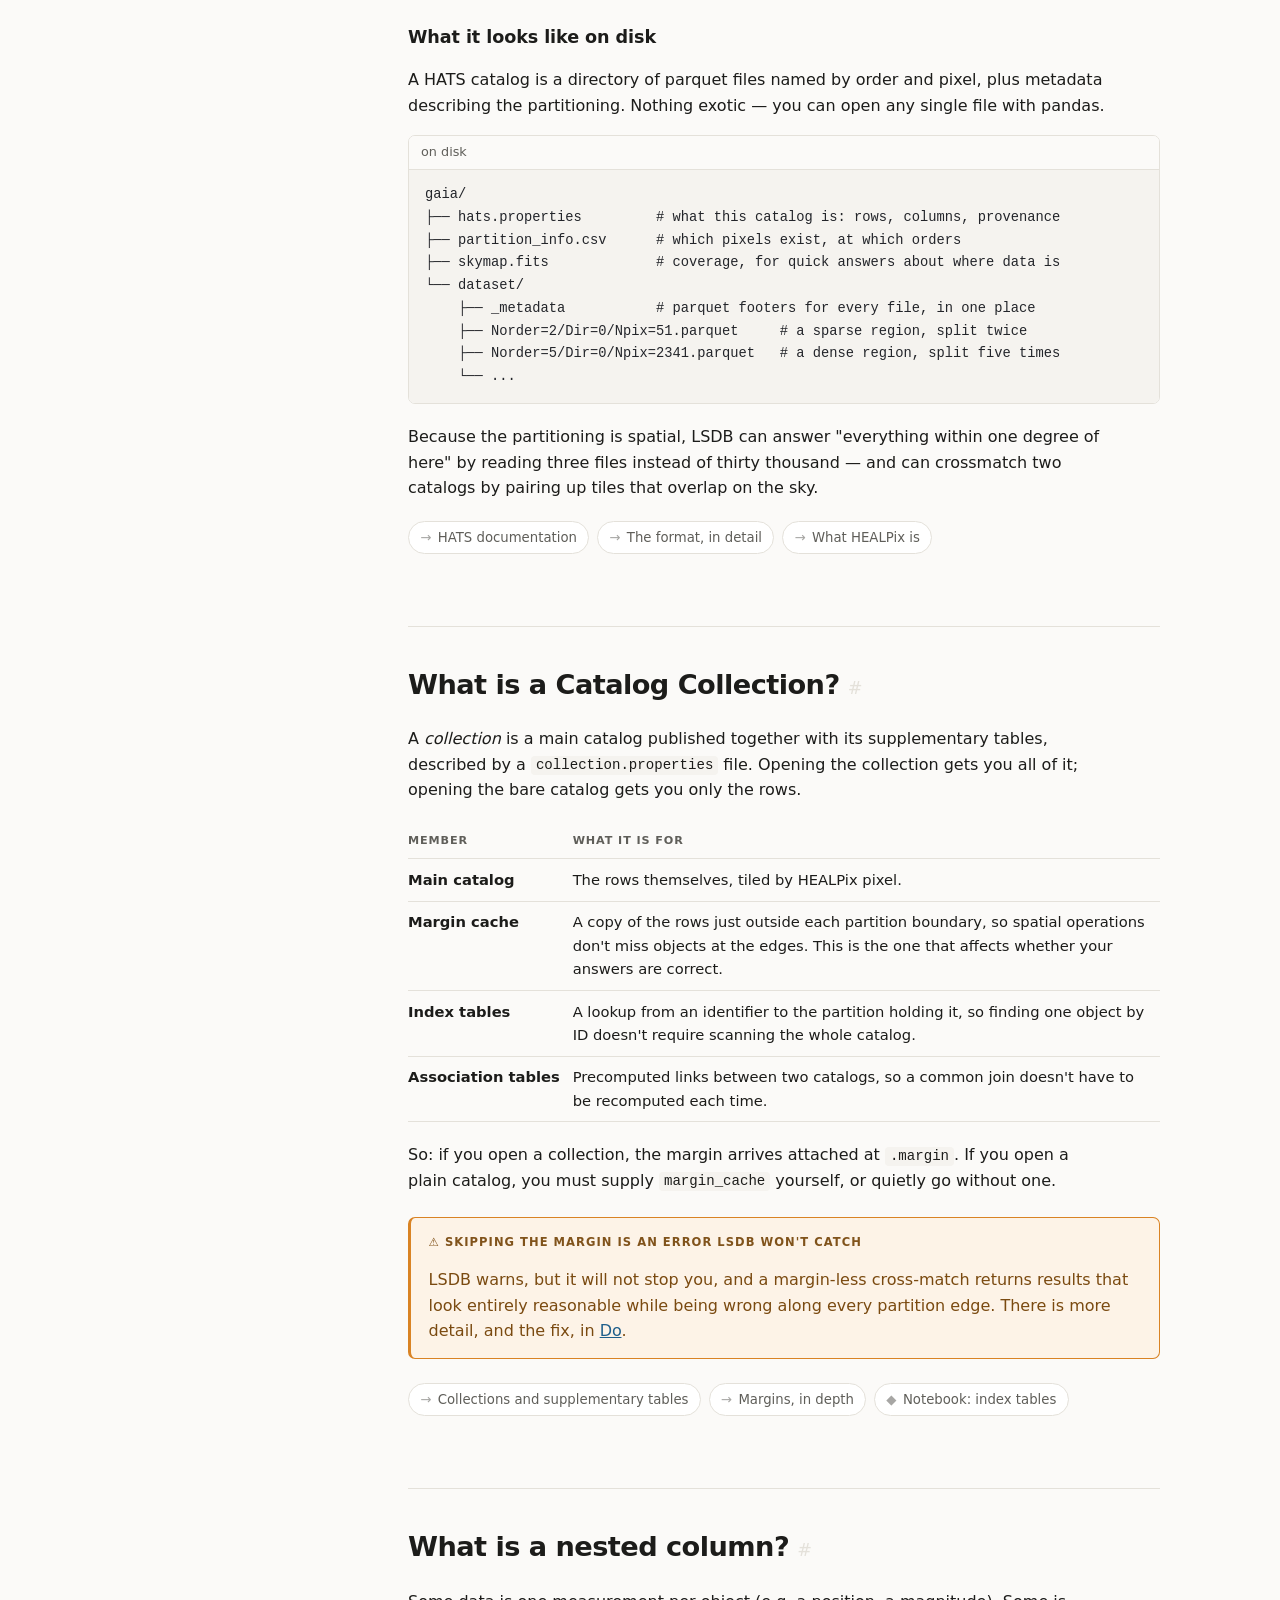
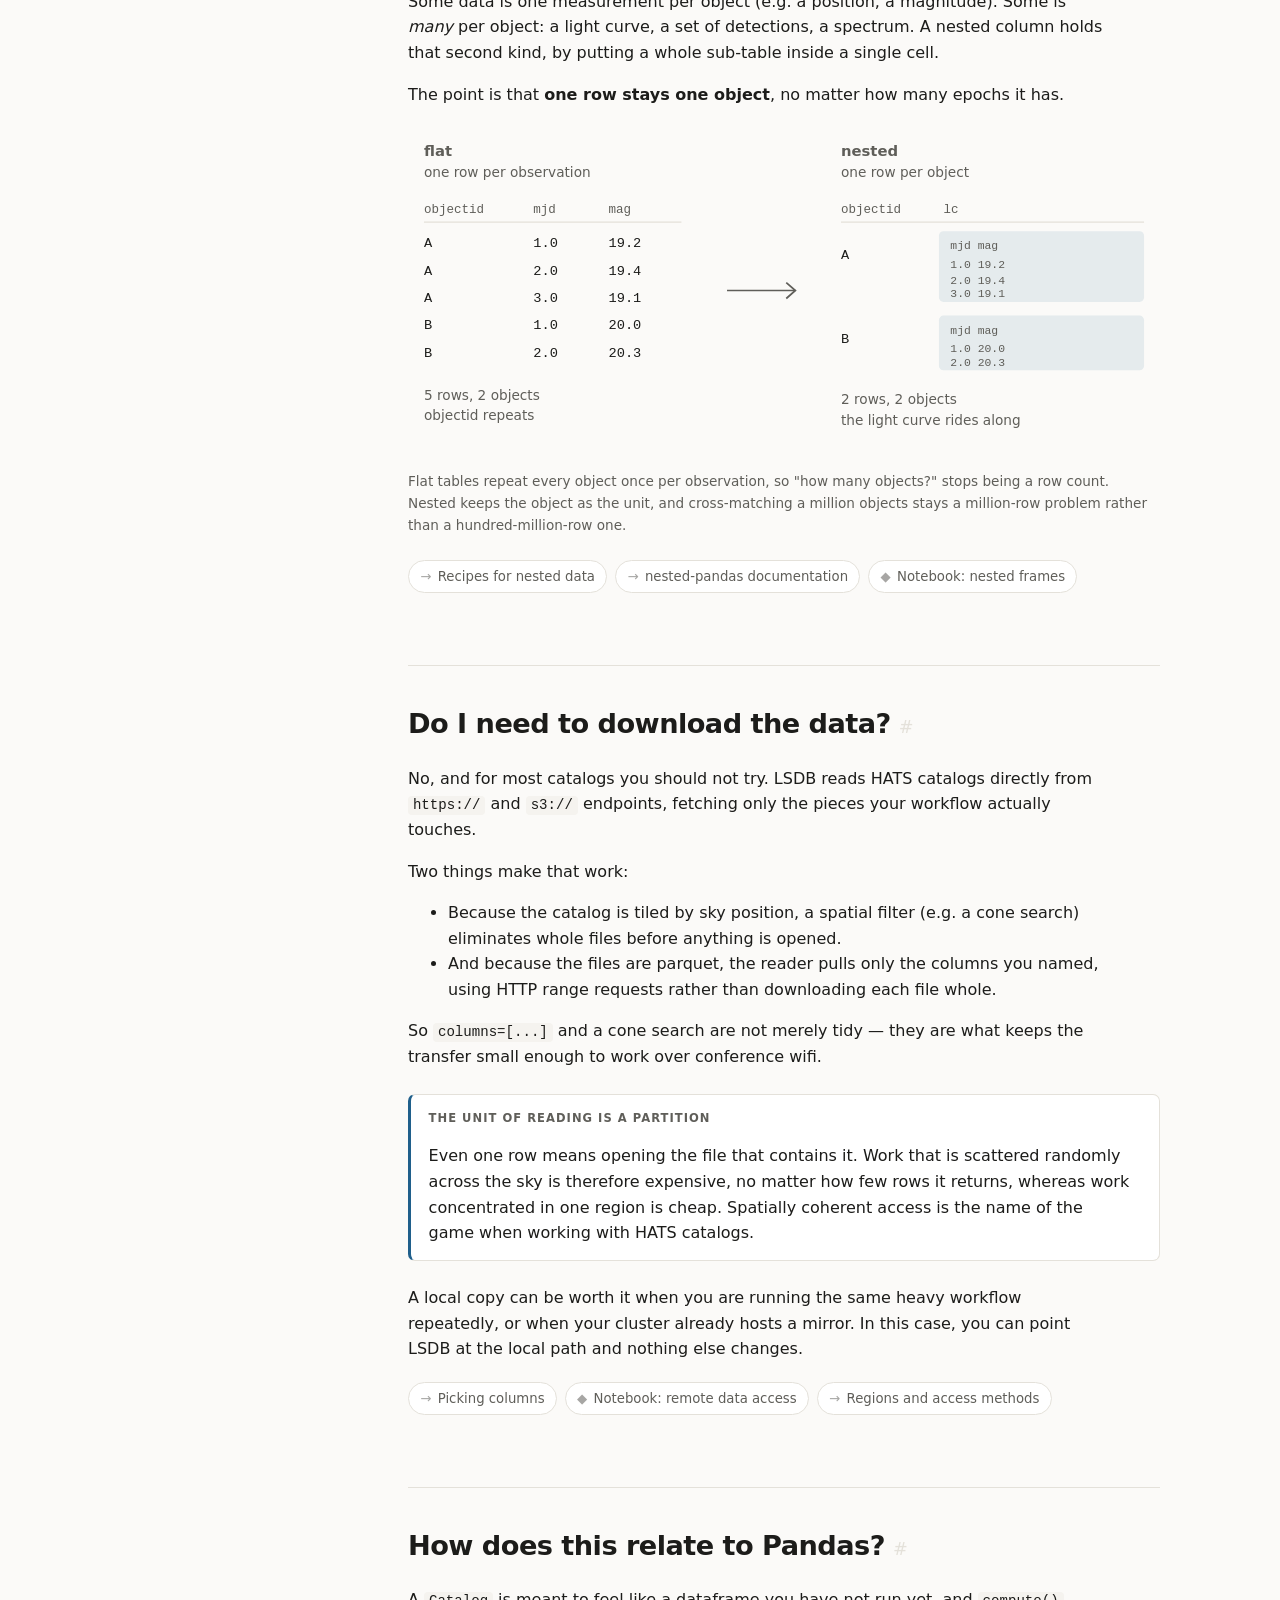
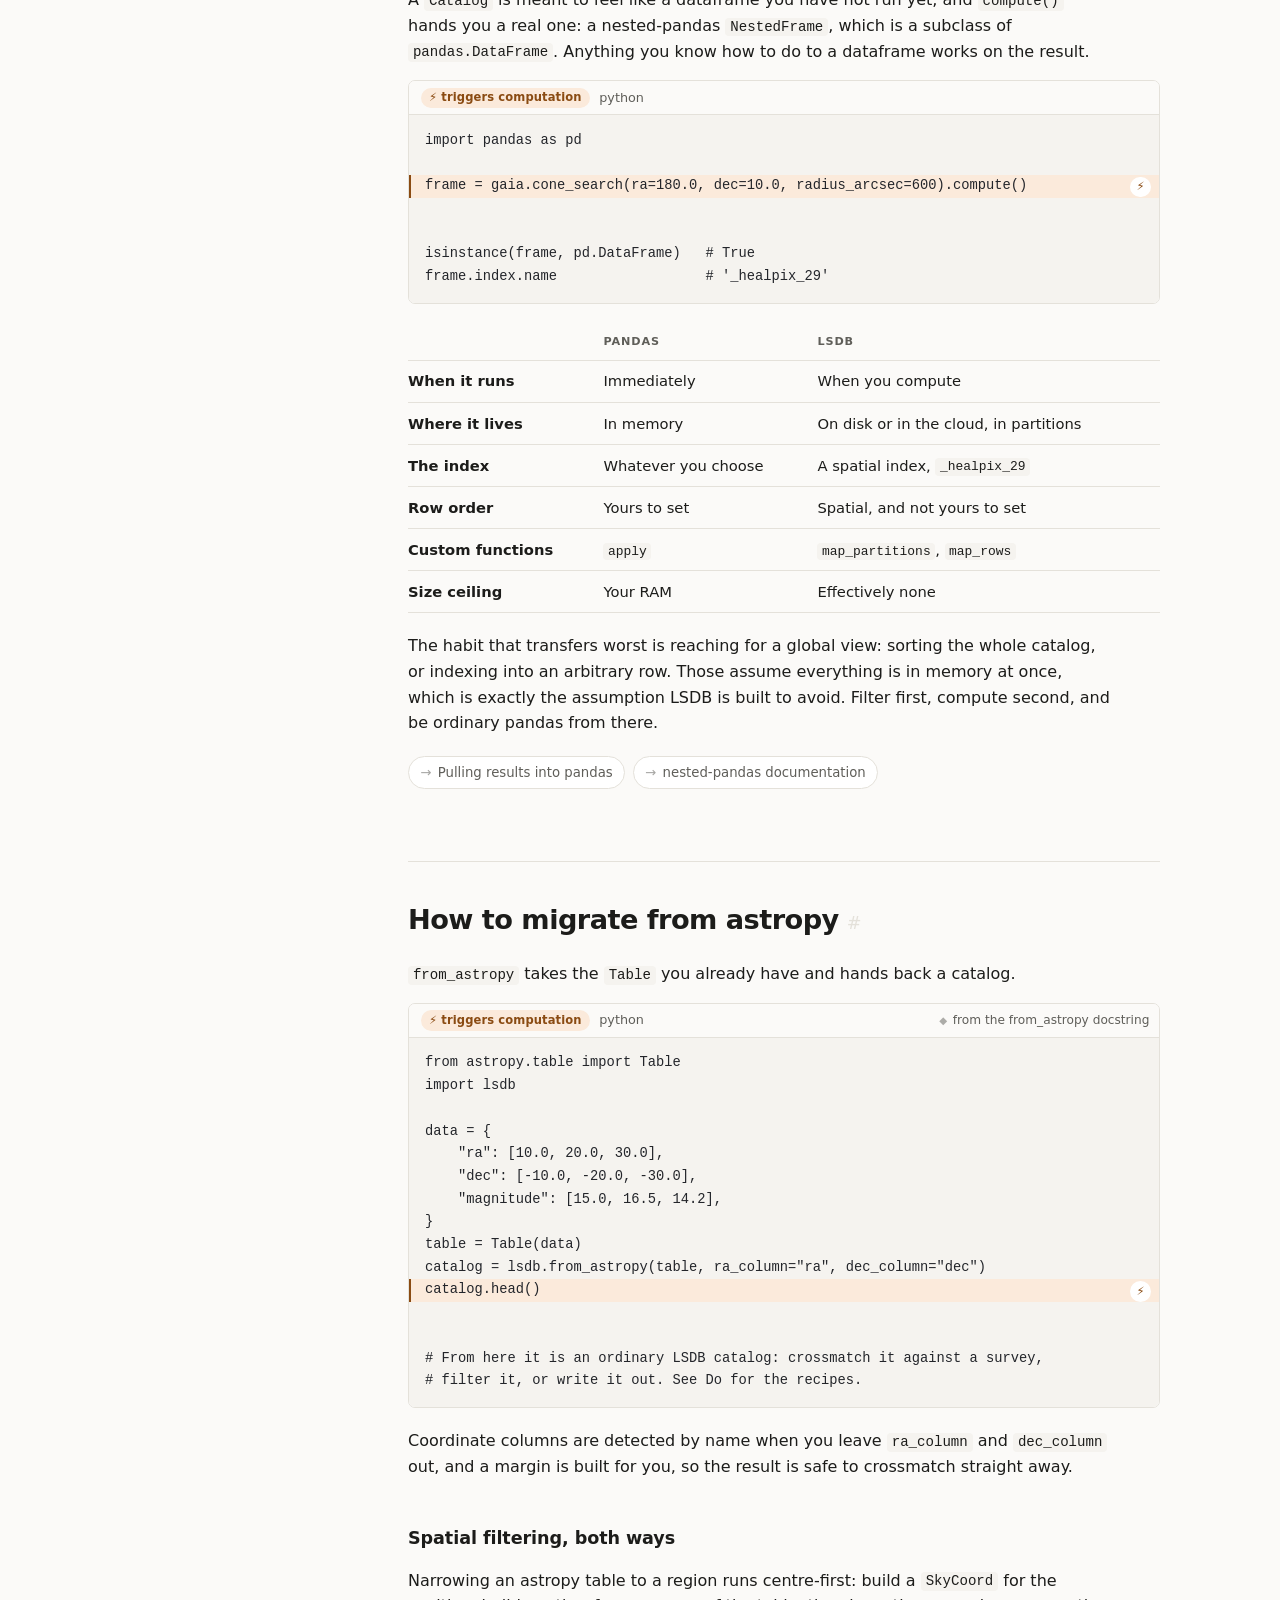
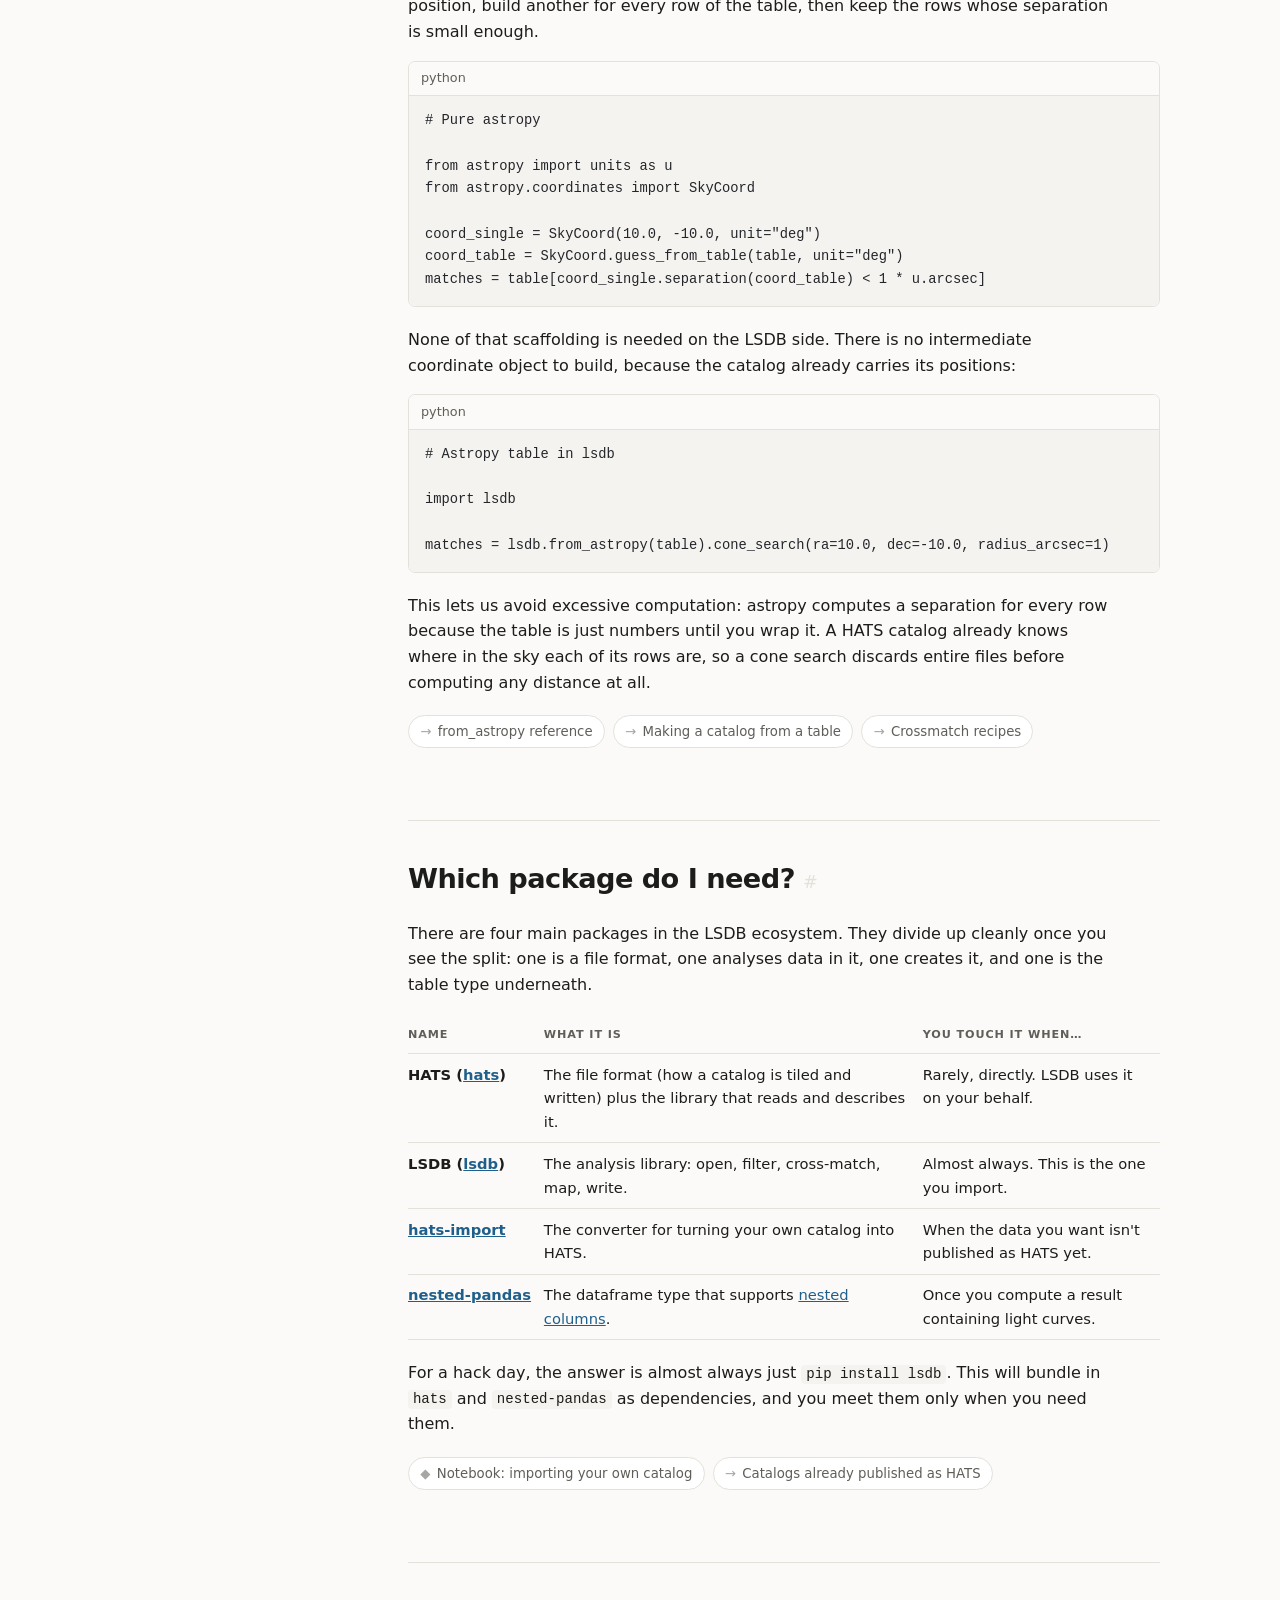
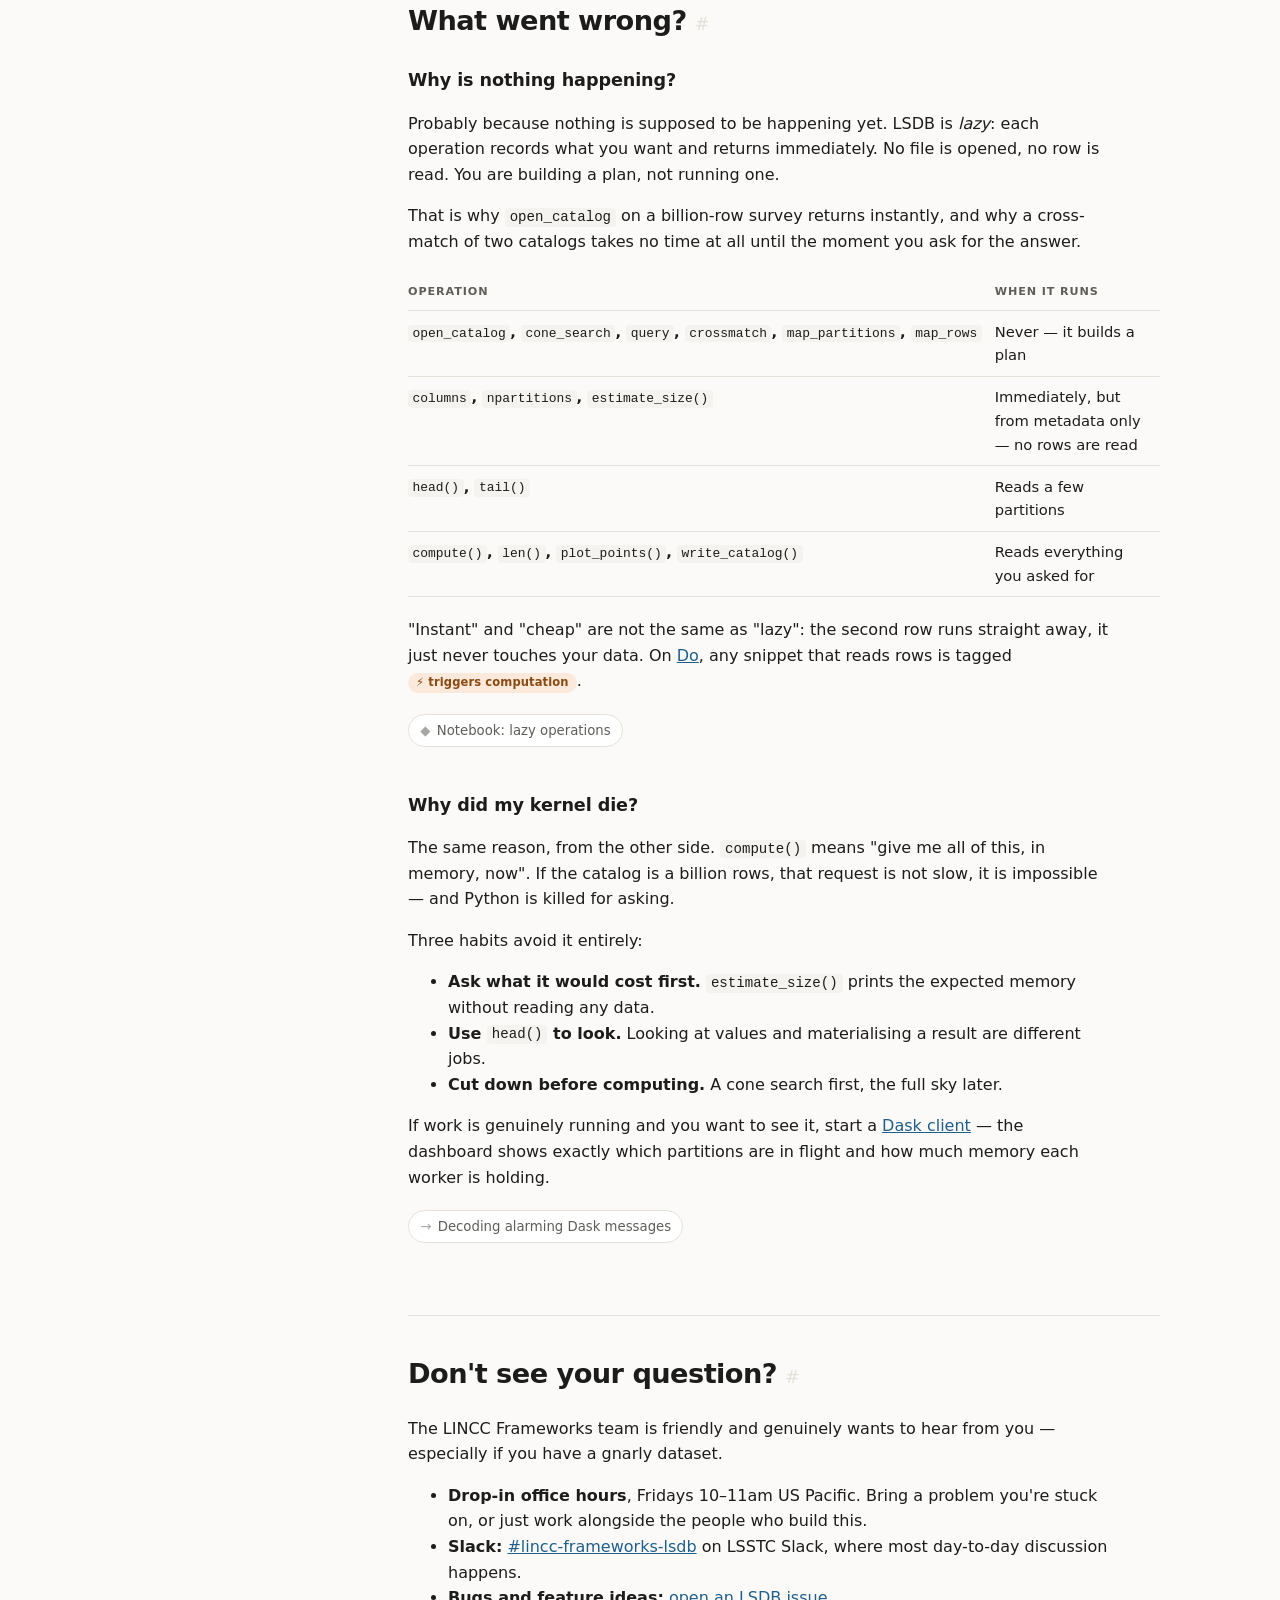
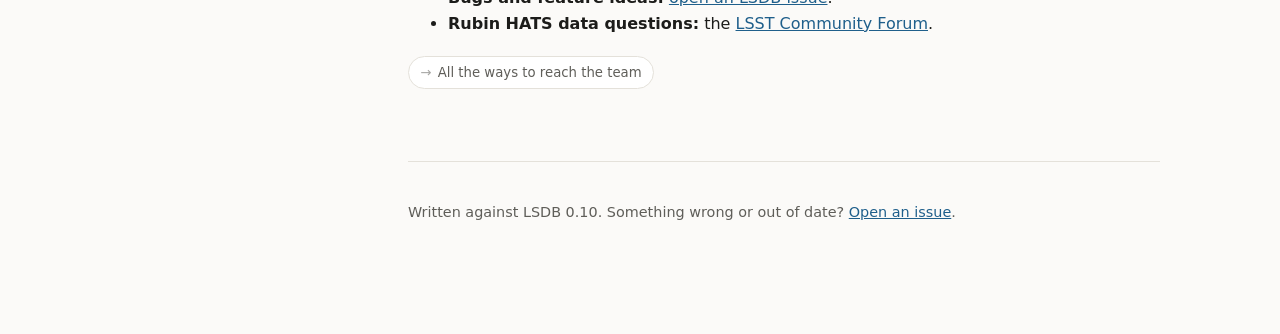
==== commit 7c1ec462: "Mark the line in each snippet that triggers computation The badge in the snippet bar says a snippet " ====
--- a/ask.html
+++ b/ask.html
@@ -435,7 +435,7 @@
         </div>
         <pre><code>import pandas as pd
 
-frame = gaia.cone_search(ra=180.0, dec=10.0, radius_arcsec=600).compute()
+<span class="hot">frame = gaia.cone_search(ra=180.0, dec=10.0, radius_arcsec=600).compute()</span>
 
 isinstance(frame, pd.DataFrame)   # True
 frame.index.name                  # '_healpix_29'</code></pre>
@@ -487,7 +487,7 @@
 }
 table = Table(data)
 catalog = lsdb.from_astropy(table, ra_column="ra", dec_column="dec")
-catalog.head()
+<span class="hot">catalog.head()</span>
 
 # From here it is an ordinary LSDB catalog: crossmatch it against a survey,
 # filter it, or write it out. See Do for the recipes.</code></pre>
--- a/assets/style.css
+++ b/assets/style.css
@@ -0,0 +1,388 @@
+/* LSDB Field Guide — one hand-written stylesheet, no build step. */
+
+:root {
+  --bg:        #fbfaf8;
+  --surface:   #ffffff;
+  --text:      #1c1c1a;
+  --muted:     #5f5e59;
+  --border:    #e4e1da;
+  --accent:    #1f5f8b;
+  --accent-bg: #eaf2f8;
+  --code-bg:   #f5f3ef;
+  --code-text: #23252a;
+  --warn-bg:   #fdf3e7;
+  --warn-bd:   #d98324;
+  --warn-tx:   #7a4a10;
+  --on-accent: #ffffff;
+  --hot-bg:    #fbeadb;
+  --hot-tx:    #8a4b12;
+  --radius: 7px;
+  --sans: ui-sans-serif, system-ui, -apple-system, "Segoe UI", Helvetica, Arial, sans-serif;
+  --mono: ui-monospace, SFMono-Regular, "SF Mono", Menlo, Consolas, monospace;
+}
+
+/* Dark tokens live in two places on purpose: the media query serves viewers who
+   never touch the toggle, the attribute rule serves those who do. */
+@media (prefers-color-scheme: dark) {
+  :root:not([data-theme="light"]) {
+    --bg:        #16171a;
+    --surface:   #1d1f23;
+    --text:      #e8e6e1;
+    --muted:     #9b988f;
+    --border:    #2f323a;
+    --accent:    #84b6dd;
+    --accent-bg: #1a2530;
+    --code-bg:   #202329;
+    --code-text: #e2e0da;
+    --warn-bg:   #2b2116;
+    --warn-bd:   #c07a2a;
+    --warn-tx:   #f0c088;
+    --hot-bg:    #33241a;
+    --hot-tx:    #e0a065;
+    --on-accent: #10161c;
+  }
+}
+
+:root[data-theme="dark"] {
+    --bg:        #16171a;
+    --surface:   #1d1f23;
+    --text:      #e8e6e1;
+    --muted:     #9b988f;
+    --border:    #2f323a;
+    --accent:    #84b6dd;
+    --accent-bg: #1a2530;
+    --code-bg:   #202329;
+    --code-text: #e2e0da;
+    --warn-bg:   #2b2116;
+    --warn-bd:   #c07a2a;
+    --warn-tx:   #f0c088;
+    --hot-bg:    #33241a;
+    --hot-tx:    #e0a065;
+    --on-accent: #10161c;
+}
+
+* { box-sizing: border-box; }
+
+html { scroll-behavior: smooth; scroll-padding-top: 5rem; }
+
+body {
+  margin: 0;
+  background: var(--bg);
+  color: var(--text);
+  font: 16px/1.6 var(--sans);
+  -webkit-font-smoothing: antialiased;
+}
+
+/* ---------- top bar ---------- */
+
+.topbar {
+  position: sticky; top: 0; z-index: 50;
+  display: grid; grid-template-columns: 1fr auto 1fr; align-items: center; gap: 1rem;
+  padding: 0.7rem 1.5rem;
+  background: color-mix(in srgb, var(--bg) 88%, transparent);
+  backdrop-filter: blur(8px);
+  border-bottom: 1px solid var(--border);
+}
+.topbar__brand {
+  justify-self: start; display: flex; align-items: center; gap: 0.55rem;
+  font-weight: 650; letter-spacing: -0.01em; text-decoration: none; color: var(--text);
+}
+.topbar__brand img { width: 26px; height: 26px; display: block; }
+.topbar__brand span { color: var(--muted); font-weight: 400; }
+
+.topbar__nav {
+  justify-self: center; display: flex; gap: 0.2rem;
+  padding: 0.2rem; border: 1px solid var(--border); border-radius: 100px;
+  background: var(--surface);
+}
+.topbar__nav a {
+  padding: 0.35rem 1.5rem; border-radius: 100px; text-decoration: none;
+  color: var(--muted); font-weight: 600; font-size: 0.95rem;
+}
+.topbar__nav a:hover { color: var(--text); }
+.topbar__nav a[aria-current="page"] { background: var(--accent); color: var(--on-accent); }
+
+.topbar__actions { justify-self: end; }
+.themetoggle {
+  display: grid; place-items: center; width: 2rem; height: 2rem;
+  border: 1px solid var(--border); border-radius: 50%;
+  background: var(--surface); color: var(--muted); cursor: pointer;
+}
+.themetoggle:hover { color: var(--accent); border-color: var(--accent); }
+.themetoggle svg { width: 15px; height: 15px; fill: none; stroke: currentColor; stroke-width: 1.8; }
+.themetoggle .sun { display: none; }
+:root[data-theme="dark"] .themetoggle .sun { display: block; }
+:root[data-theme="dark"] .themetoggle .moon { display: none; }
+@media (prefers-color-scheme: dark) {
+  :root:not([data-theme="light"]) .themetoggle .sun { display: block; }
+  :root:not([data-theme="light"]) .themetoggle .moon { display: none; }
+}
+
+/* ---------- layout ---------- */
+
+.shell {
+  display: grid;
+  grid-template-columns: 15rem minmax(0, 1fr);
+  gap: 3rem;
+  max-width: 68rem;
+  margin: 0 auto;
+  padding: 2rem 1.5rem 6rem;
+}
+
+.sidebar { position: sticky; top: 4.5rem; align-self: start; max-height: calc(100vh - 6rem); overflow-y: auto; }
+.sidebar h2 {
+  font-size: 0.7rem; text-transform: uppercase; letter-spacing: 0.09em;
+  color: var(--muted); margin: 0 0 0.75rem;
+}
+.sidebar ol { list-style: none; margin: 0; padding: 0; }
+.sidebar li { margin: 0; }
+/* Air between groups, so the eye lands on sections rather than scanning 31 lines. */
+.sidebar li:not(.is-sub) { margin-top: 1.15rem; }
+.sidebar li:first-child { margin-top: 0; }
+.sidebar a { display: block; text-decoration: none; }
+
+/* Section entries carry no rail: they are the things you scan for. */
+.sidebar li:not(.is-sub) > a {
+  padding: 0.2rem 0;
+  color: var(--text); font-weight: 650; font-size: 0.93rem;
+  letter-spacing: -0.005em;
+}
+.sidebar li:not(.is-sub) > a:hover,
+.sidebar li:not(.is-sub) > a.is-active { color: var(--accent); }
+
+/* Subsections hang off a rail, which now marks what belongs to what. */
+.sidebar .is-sub > a {
+  padding: 0.26rem 0 0.26rem 0.8rem;
+  border-left: 2px solid var(--border);
+  color: var(--muted); font-size: 0.85rem;
+}
+.sidebar .is-sub > a:hover { color: var(--text); border-left-color: var(--muted); }
+.sidebar .is-sub > a.is-active { color: var(--accent); border-left-color: var(--accent); font-weight: 550; }
+
+.content { min-width: 0; }
+
+/* Start has no sidebar: one narrower column, centred. */
+.shell--solo { grid-template-columns: minmax(0, 1fr); max-width: 48rem; }
+
+/* ---------- doors into Do and Ask ---------- */
+
+.doors { display: grid; grid-template-columns: 1fr 1fr; gap: 1.1rem; margin: 2.75rem 0 3rem; }
+.door {
+  padding: 1.15rem 1.3rem; background: var(--surface);
+  border: 1px solid var(--border); border-radius: var(--radius);
+}
+.door h2 { margin: 0 0 0.45rem; font-size: 1.15rem; letter-spacing: -0.01em; }
+.door h2 a { text-decoration: none; }
+.door > p { margin: 0 0 0.85rem; color: var(--muted); font-size: 0.92rem; }
+.door ul { margin: 0; padding: 0; list-style: none; }
+.door li { margin-bottom: 0.3rem; }
+.door li a { color: var(--muted); font-size: 0.9rem; text-decoration: none; }
+.door li a::before { content: "\2192"; opacity: 0.5; margin-right: 0.4rem; }
+.door li a:hover { color: var(--accent); }
+
+@media (max-width: 40rem) {
+  .doors { grid-template-columns: 1fr; }
+}
+
+/* ---------- page head ---------- */
+
+.pagehead { margin-bottom: 2.5rem; }
+.pagehead h1 { font-size: 2rem; letter-spacing: -0.02em; margin: 0 0 0.4rem; }
+.pagehead p { color: var(--muted); margin: 0; max-width: 42rem; }
+.pagehead p + p { margin-top: 0.7rem; }
+.pagehead ul { margin: 1rem 0 0; padding: 0; list-style: none; max-width: 44rem; color: var(--muted); }
+.pagehead li { position: relative; padding-left: 1.15rem; margin-bottom: 0.5rem; }
+.pagehead li::before { content: "\2014"; position: absolute; left: 0; opacity: 0.45; }
+
+/* ---------- sections ---------- */
+
+/* The rule sits above the heading so it separates sections, rather than
+   underlining a title. h2 doubles its size gap over h3 (1.7 vs 1.1). */
+.section {
+  border-top: 1px solid var(--border);
+  padding-top: 2.25rem;
+  margin-bottom: 4.5rem;
+}
+.section > h2 {
+  font-size: 1.7rem; font-weight: 700; letter-spacing: -0.02em;
+  margin: 0 0 1.25rem;
+}
+/* Bind the heading to its own content: big space above the rule, less below
+   the title, so the section reads as one block rather than a floating label. */
+.section > h2 + h3 { margin-top: 1.5rem; }
+.section h3 {
+  font-size: 1.1rem; font-weight: 650; letter-spacing: -0.005em;
+  margin: 2.75rem 0 0.6rem;
+}
+.section p { max-width: 44rem; }
+.section ul { max-width: 44rem; }
+
+.anchor { color: var(--border); text-decoration: none; font-weight: 400; font-size: 0.65em; margin-left: 0.5rem; }
+.section > h2:hover .anchor { color: var(--accent); }
+
+/* ---------- snippets ---------- */
+
+.snippet { margin: 1rem 0 1.25rem; border: 1px solid var(--border); border-radius: var(--radius); overflow: hidden; background: var(--surface); }
+.snippet__bar {
+  display: flex; align-items: center; gap: 0.6rem;
+  padding: 0.4rem 0.6rem 0.4rem 0.75rem;
+  border-bottom: 1px solid var(--border);
+  background: var(--bg);
+}
+.snippet__label { font-size: 0.8rem; color: var(--muted); margin-right: auto; }
+.snippet pre { margin: 0; padding: 0.9rem 1rem; overflow-x: auto; background: var(--code-bg); }
+.snippet code { font: 0.86rem/1.65 var(--mono); color: var(--code-text); }
+
+/* Marks the line inside a snippet that actually costs something. The badge in the
+   bar says a snippet computes; this says where. Used only when some lines in the
+   snippet are cool -- if everything computes, the badge already told the whole
+   story and tinting every line just looks like a rendering fault.
+   The bolt is a pseudo-element, so it never lands in the clipboard or the a11y
+   tree, and it declares .badge's font outright: inside <code> it would otherwise
+   inherit --mono and resolve a different glyph than the badge it echoes. */
+.snippet pre code { display: block; width: max-content; min-width: 100%; }
+
+.snippet .hot {
+  display: block; position: relative;
+  margin-inline: -1rem;
+  padding-left: calc(1rem - 2px); padding-right: 2.4rem;
+  border-left: 2px solid var(--hot-tx);
+  background: var(--hot-bg);
+}
+.snippet .hot::after {
+  content: "\26A1";
+  position: absolute; top: 0.1rem; right: 0.5rem;
+  background: var(--surface); color: var(--hot-tx);
+  border-radius: 100px; padding: 0.1rem 0.4rem;
+  font-family: var(--sans); font-size: 0.72rem; font-weight: 550;
+  line-height: 1.5; letter-spacing: 0.01em;
+}
+
+.copy {
+  border: 1px solid var(--border); background: var(--surface);
+  color: var(--muted); border-radius: 5px; padding: 0.2rem 0.55rem;
+  font: 0.76rem var(--sans); cursor: pointer;
+}
+.copy:hover { color: var(--text); border-color: var(--accent); }
+
+/* Points at a notebook where this operation is used. Deliberately says "used in"
+   rather than "from": these snippets were written and run for this site, not
+   lifted out of the notebooks. */
+.snippet__src {
+  display: inline-flex; align-items: center; gap: 0.35rem;
+  color: var(--muted); font-size: 0.76rem; text-decoration: none; white-space: nowrap;
+}
+.snippet__src::before { content: "\25C6"; opacity: 0.5; font-size: 0.85em; }
+.snippet__src:hover { color: var(--accent); }
+
+@media (max-width: 40rem) { .snippet__src { display: none; } }
+.copy.is-done { color: var(--accent); border-color: var(--accent); }
+
+.output {
+  margin: -0.9rem 0 1.25rem; padding: 0.7rem 1rem;
+  border: 1px solid var(--border); border-top: 0;
+  border-radius: 0 0 var(--radius) var(--radius);
+  background: var(--bg); color: var(--muted);
+  font: 0.8rem/1.55 var(--mono); white-space: pre; overflow-x: auto;
+}
+
+/* ---------- badges ---------- */
+
+.badge {
+  display: inline-block; padding: 0.1rem 0.5rem; border-radius: 100px;
+  font: 550 0.72rem/1.5 var(--sans); letter-spacing: 0.01em; white-space: nowrap;
+}
+.badge--hot  { background: var(--hot-bg);  color: var(--hot-tx); }
+
+/* ---------- callouts ---------- */
+
+.callout {
+  margin: 1.5rem 0; padding: 0.9rem 1.1rem;
+  border: 1px solid var(--border); border-left: 3px solid var(--accent);
+  border-radius: var(--radius); background: var(--surface);
+}
+.callout p:first-child { margin-top: 0; }
+.callout p:last-child { margin-bottom: 0; }
+.callout__title {
+  display: block; margin-bottom: 0.5rem;
+  font-size: 0.72rem; font-weight: 700; letter-spacing: 0.09em;
+  text-transform: uppercase; color: var(--muted);
+}
+.callout--warn { background: var(--warn-bg); border-color: var(--warn-bd); border-left-width: 3px; color: var(--warn-tx); }
+.callout--warn .callout__title { color: var(--warn-tx); opacity: 0.95; }
+.callout--warn code { background: color-mix(in srgb, var(--warn-bd) 18%, transparent); }
+
+/* ---------- links out ---------- */
+
+.links { display: flex; flex-wrap: wrap; gap: 0.5rem; margin-top: 1.25rem; }
+.links a {
+  display: inline-flex; align-items: center; gap: 0.4rem;
+  padding: 0.3rem 0.7rem; border: 1px solid var(--border); border-radius: 100px;
+  background: var(--surface); color: var(--muted);
+  font-size: 0.83rem; text-decoration: none;
+}
+.links a:hover { color: var(--accent); border-color: var(--accent); }
+.links a::before { content: "→"; opacity: 0.55; }
+.links a.link--nb::before { content: "◆"; }
+
+/* ---------- starter strip ---------- */
+
+.starter {
+  margin-bottom: 3rem; padding: 1.25rem 1.4rem;
+  border: 1px solid var(--accent); border-radius: var(--radius);
+  background: var(--accent-bg);
+}
+.starter h2 { margin: 0 0 0.2rem; font-size: 1.1rem; }
+.starter > p { margin: 0 0 0.9rem; color: var(--muted); font-size: 0.92rem; }
+.starter .snippet { background: var(--surface); }
+
+/* ---------- cards (Ask page) ---------- */
+
+.figure { margin: 1.5rem 0; }
+.figure svg { display: block; width: 100%; height: auto; }
+.figure figcaption { margin-top: 0.6rem; color: var(--muted); font-size: 0.85rem; }
+
+/* ---------- comparison tables ---------- */
+
+.tablewrap { overflow-x: auto; margin: 1.25rem 0; }
+.tablewrap table { border-collapse: collapse; width: 100%; font-size: 0.92rem; }
+.tablewrap th, .tablewrap td {
+  text-align: left; padding: 0.55rem 0.8rem 0.55rem 0;
+  border-bottom: 1px solid var(--border); vertical-align: top;
+}
+.tablewrap th {
+  font-size: 0.7rem; text-transform: uppercase; letter-spacing: 0.08em;
+  color: var(--muted); font-weight: 700;
+}
+.tablewrap td:first-child { font-weight: 600; white-space: nowrap; }
+
+/* ---------- inline bits ---------- */
+
+a { color: var(--accent); }
+p code, li code, td code {
+  background: var(--code-bg); padding: 0.1em 0.35em;
+  border-radius: 4px; font: 0.88em var(--mono);
+}
+
+.footer { border-top: 1px solid var(--border); padding-top: 1.5rem; color: var(--muted); font-size: 0.9rem; }
+
+/* ---------- responsive ---------- */
+
+@media (max-width: 40rem) {
+  .topbar { grid-template-columns: auto 1fr auto; padding: 0.6rem 0.9rem; gap: 0.6rem; }
+  .topbar__brand span { display: none; }
+  .topbar__nav a { padding: 0.35rem 1.1rem; }
+}
+
+@media (max-width: 52rem) {
+  .shell { grid-template-columns: 1fr; gap: 1.5rem; padding-top: 1.25rem; }
+  .sidebar { position: static; max-height: none; padding-bottom: 1rem; border-bottom: 1px solid var(--border); }
+  .sidebar ol { display: flex; flex-wrap: wrap; gap: 0.3rem; }
+  .sidebar li:not(.is-sub) { margin-top: 0; }
+  .sidebar li:not(.is-sub) > a {
+    padding: 0.25rem 0.7rem; font-size: 0.85rem;
+    border: 1px solid var(--border); border-radius: 100px;
+  }
+  .sidebar li:not(.is-sub) > a.is-active { border-color: var(--accent); }
+  .sidebar .is-sub { display: none; }
+}
